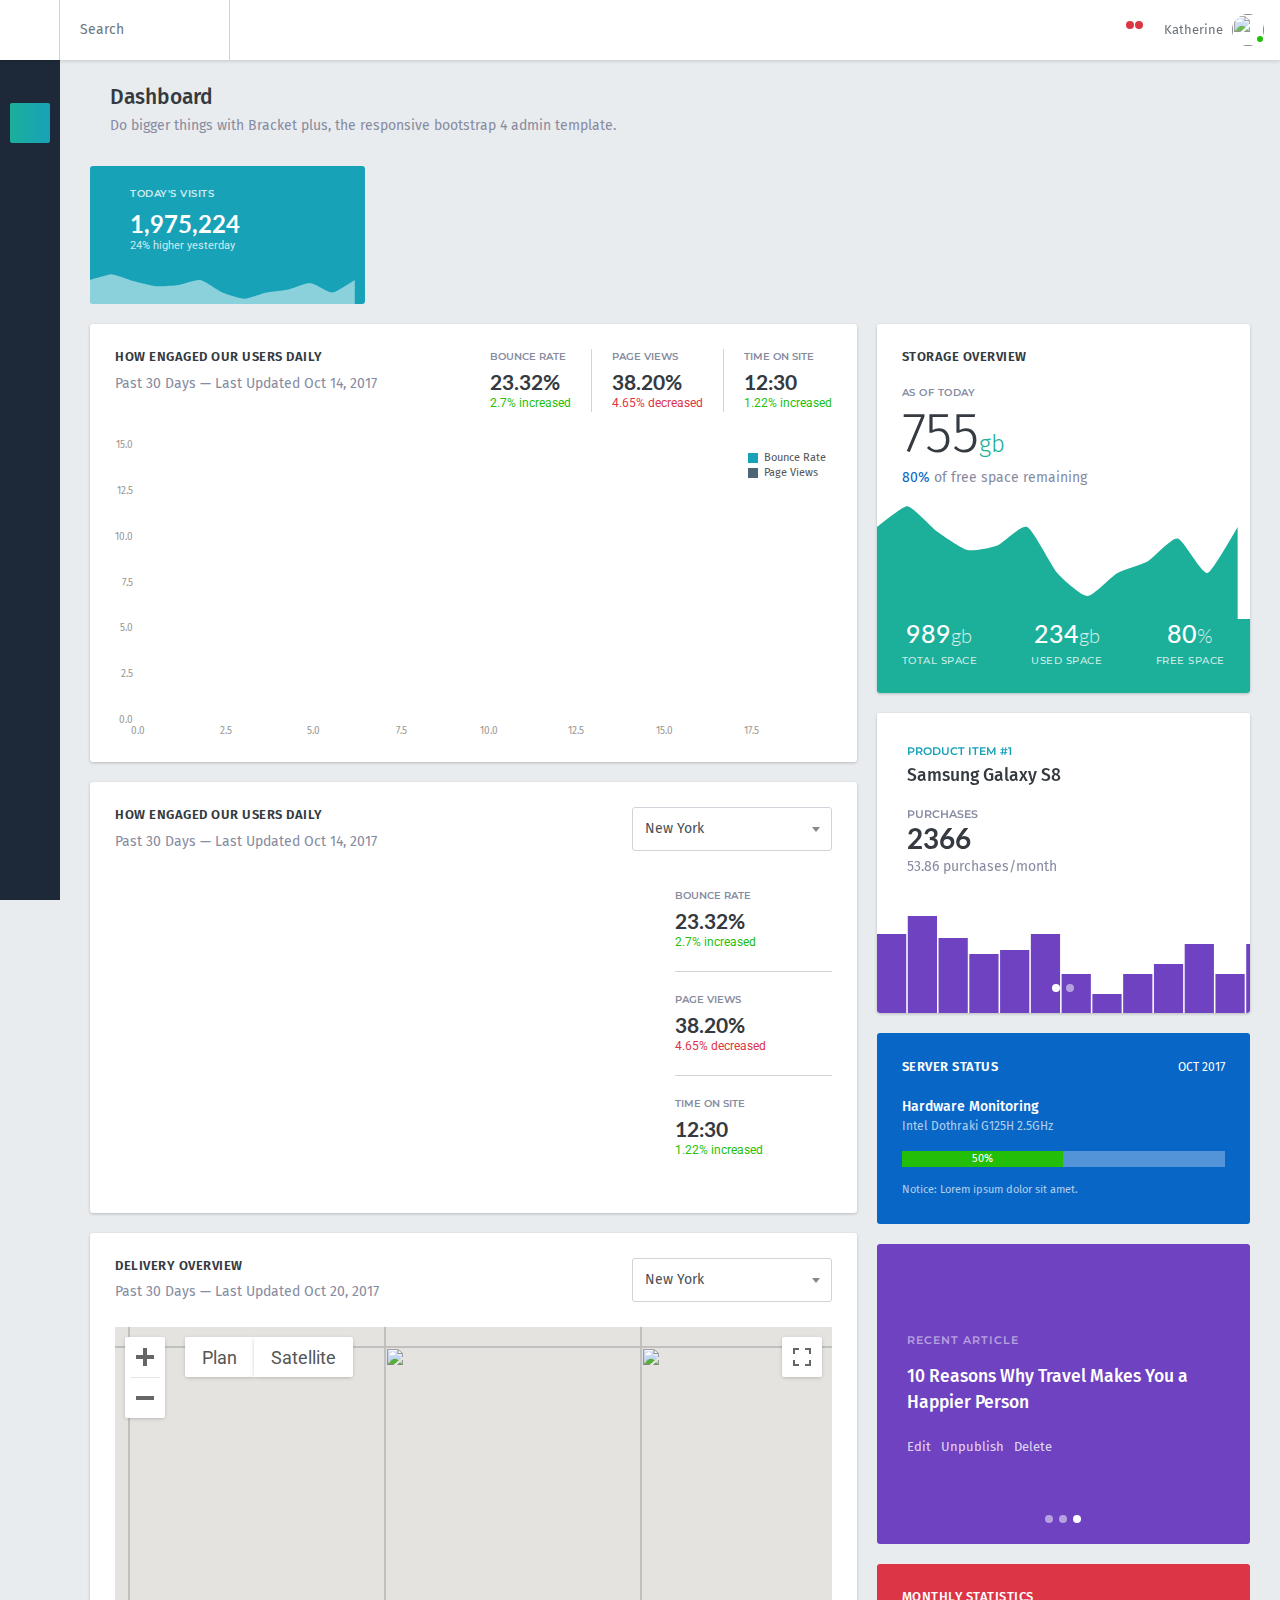
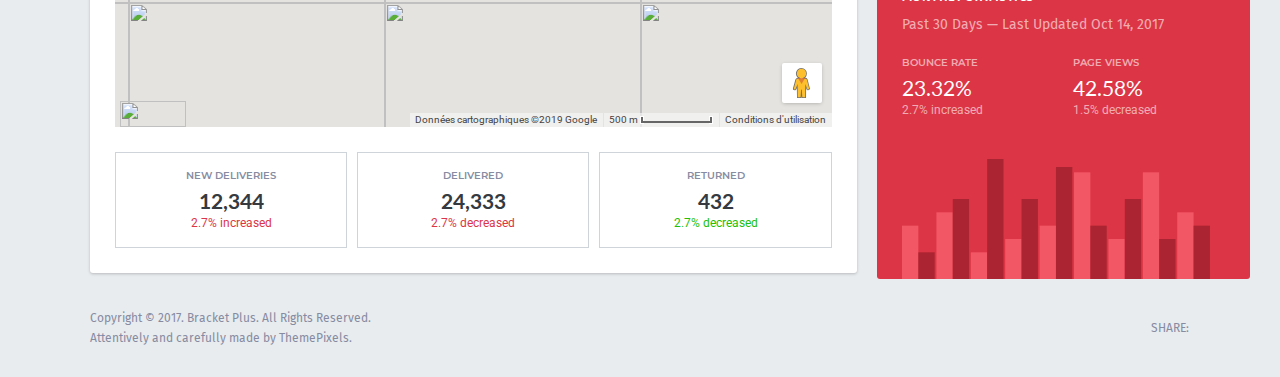
==== NEW/index.html @ e4eac95c "update" ====
<html lang="en"><head><style type="text/css">.gm-style .gm-style-mtc label,.gm-style .gm-style-mtc div{font-weight:400}
</style><style type="text/css">.gm-control-active>img{box-sizing:content-box;display:none;left:50%;pointer-events:none;position:absolute;top:50%;transform:translate(-50%,-50%)}.gm-control-active>img:nth-child(1){display:block}.gm-control-active:hover>img:nth-child(1),.gm-control-active:active>img:nth-child(1){display:none}.gm-control-active:hover>img:nth-child(2),.gm-control-active:active>img:nth-child(3){display:block}
</style><link type="text/css" rel="stylesheet" href="http://fonts.googleapis.com/css?family=Roboto:300,400,500,700|Google+Sans"><style type="text/css">.gm-ui-hover-effect{opacity:.6}.gm-ui-hover-effect:hover{opacity:1}
</style><style type="text/css">.gm-style .gm-style-cc span,.gm-style .gm-style-cc a,.gm-style .gm-style-mtc div{font-size:10px;box-sizing:border-box}
</style><style type="text/css">@media print {  .gm-style .gmnoprint, .gmnoprint {    display:none  }}@media screen {  .gm-style .gmnoscreen, .gmnoscreen {    display:none  }}</style><style type="text/css">.gm-style-pbc{transition:opacity ease-in-out;background-color:rgba(0,0,0,0.45);text-align:center}.gm-style-pbt{font-size:22px;color:white;font-family:Roboto,Arial,sans-serif;position:relative;margin:0;top:50%;-webkit-transform:translateY(-50%);-ms-transform:translateY(-50%);transform:translateY(-50%)}
</style><script src="https://unpkg.com/ionicons@4.4.4/dist/ionicons.js"></script>
    <!-- Required meta tags -->
    <meta charset="utf-8">
    <meta name="viewport" content="width=device-width, initial-scale=1, shrink-to-fit=no">


    <!-- Twitter -->
    <meta name="twitter:site" content="@themepixels">
    <meta name="twitter:creator" content="@themepixels">
    <meta name="twitter:card" content="summary_large_image">
    <meta name="twitter:title" content="Bracket Plus">
    <meta name="twitter:description" content="Premium Quality and Responsive UI for Dashboard.">
    <meta name="twitter:image" content="http://themepixels.me/bracketplus/img/bracketplus-social.png">

    <!-- Facebook -->
    <meta property="og:url" content="http://themepixels.me/bracketplus">
    <meta property="og:title" content="Bracket Plus">
    <meta property="og:description" content="Premium Quality and Responsive UI for Dashboard.">

    <meta property="og:image" content="http://themepixels.me/bracketplus/img/bracketplus-social.png">
    <meta property="og:image:secure_url" content="http://themepixels.me/bracketplus/img/bracketplus-social.png">
    <meta property="og:image:type" content="image/png">
    <meta property="og:image:width" content="1200">
    <meta property="og:image:height" content="600">

    <!-- Meta -->
    <meta name="description" content="Premium Quality and Responsive UI for Dashboard.">
    <meta name="author" content="ThemePixels">

    <title>Bracket Plus Responsive Bootstrap 4 Admin Template</title>

    <!-- vendor css -->
    <link href="sources/all.min.css" rel="stylesheet">
    <link href="https://unpkg.com/ionicons@4.4.4/dist/css/ionicons.min.css" rel="stylesheet">
    <link href="sources/rickshaw.min.css" rel="stylesheet">
    <link href="sources/select2.min.css" rel="stylesheet">

    <!-- Bracket CSS -->
    <link rel="stylesheet" href="sources/bracket.css">
  <style type="text/css">.jqstooltip { position: absolute;left: 0px;top: 0px;visibility: hidden;background: rgb(0, 0, 0) transparent;background-color: rgba(0,0,0,0.6);filter:progid:DXImageTransform.Microsoft.gradient(startColorstr=#99000000, endColorstr=#99000000);-ms-filter: "progid:DXImageTransform.Microsoft.gradient(startColorstr=#99000000, endColorstr=#99000000)";color: white;font: 10px arial, san serif;text-align: left;white-space: nowrap;padding: 5px;border: 1px solid white;box-sizing: content-box;z-index: 10000;}.jqsfield { color: white;font: 10px arial, san serif;text-align: left;}</style><script type="text/javascript" charset="UTF-8" src="http://maps.google.com/maps-api-v3/api/js/36/2/intl/fr_ALL/common.js"></script><script type="text/javascript" charset="UTF-8" src="http://maps.google.com/maps-api-v3/api/js/36/2/intl/fr_ALL/util.js"></script><script type="text/javascript" charset="UTF-8" src="http://maps.google.com/maps-api-v3/api/js/36/2/intl/fr_ALL/map.js"></script><style type="text/css">.gm-style {
        font: 400 11px Roboto, Arial, sans-serif;
        text-decoration: none;
      }
      .gm-style img { max-width: none; }</style><script type="text/javascript" charset="UTF-8" src="http://maps.google.com/maps-api-v3/api/js/36/2/intl/fr_ALL/onion.js"></script><script type="text/javascript" charset="UTF-8" src="http://maps.google.com/maps-api-v3/api/js/36/2/intl/fr_ALL/stats.js"></script><script type="text/javascript" charset="UTF-8" src="http://maps.google.com/maps-api-v3/api/js/36/2/intl/fr_ALL/controls.js"></script><script type="text/javascript" charset="UTF-8" src="http://maps.google.com/maps-api-v3/api/js/36/2/intl/fr_ALL/marker.js"></script></head>

  <body class="collapsed-menu">

    <!-- ########## START: LEFT PANEL ########## -->
    <div class="br-logo"><a href=""><span>[</span>bracket <i>plus</i><span>]</span></a></div>
    <div class="br-sideleft sideleft-scrollbar ps ps--active-y">
      <label class="sidebar-label pd-x-10 mg-t-20 op-3">Navigation</label>
      <ul class="br-sideleft-menu">
        <li class="br-menu-item">
          <a href="index.html" class="br-menu-link active">
	    <ion-icon name="home"></ion-icon>
            <span class="menu-item-label op-lg-0-force d-lg-none">Dashboard</span>
          </a><!-- br-menu-link -->
        </li><!-- br-menu-item -->
      </ul><!-- br-sideleft-menu -->

      <label class="sidebar-label pd-x-10 mg-t-25 mg-b-20 tx-info">Information Summary</label>

      <div class="info-list">
        <div class="info-list-item">
          <div>
            <p class="info-list-label">Memory Usage</p>
            <h5 class="info-list-amount">32.3%</h5>
          </div>
          <span class="peity-bar" data-peity="{ &quot;fill&quot;: [&quot;#336490&quot;], &quot;height&quot;: 35, &quot;width&quot;: 60 }" style="display: none;">8,6,5,9,8,4,9,3,5,9</span><svg class="peity" height="35" width="60"><rect data-value="8" fill="#336490" x="0.6" y="3.8888888888888893" width="4.800000000000001" height="31.11111111111111"></rect><rect data-value="6" fill="#336490" x="6.6" y="11.666666666666668" width="4.800000000000001" height="23.333333333333332"></rect><rect data-value="5" fill="#336490" x="12.6" y="15.555555555555554" width="4.799999999999999" height="19.444444444444446"></rect><rect data-value="9" fill="#336490" x="18.6" y="0" width="4.799999999999997" height="35"></rect><rect data-value="8" fill="#336490" x="24.599999999999998" y="3.8888888888888893" width="4.800000000000001" height="31.11111111111111"></rect><rect data-value="4" fill="#336490" x="30.6" y="19.444444444444443" width="4.799999999999997" height="15.555555555555557"></rect><rect data-value="9" fill="#336490" x="36.6" y="0" width="4.799999999999997" height="35"></rect><rect data-value="3" fill="#336490" x="42.6" y="23.333333333333336" width="4.799999999999997" height="11.666666666666664"></rect><rect data-value="5" fill="#336490" x="48.6" y="15.555555555555554" width="4.799999999999997" height="19.444444444444446"></rect><rect data-value="9" fill="#336490" x="54.6" y="0" width="4.799999999999997" height="35"></rect></svg>
        </div><!-- info-list-item -->

        <div class="info-list-item">
          <div>
            <p class="info-list-label">CPU Usage</p>
            <h5 class="info-list-amount">140.05</h5>
          </div>
          <span class="peity-bar" data-peity="{ &quot;fill&quot;: [&quot;#1C7973&quot;], &quot;height&quot;: 35, &quot;width&quot;: 60 }" style="display: none;">4,3,5,7,12,10,4,5,11,7</span><svg class="peity" height="35" width="60"><rect data-value="4" fill="#1C7973" x="0.6" y="23.333333333333336" width="4.800000000000001" height="11.666666666666664"></rect><rect data-value="3" fill="#1C7973" x="6.6" y="26.25" width="4.800000000000001" height="8.75"></rect><rect data-value="5" fill="#1C7973" x="12.6" y="20.416666666666664" width="4.799999999999999" height="14.583333333333336"></rect><rect data-value="7" fill="#1C7973" x="18.6" y="14.583333333333332" width="4.799999999999997" height="20.416666666666668"></rect><rect data-value="12" fill="#1C7973" x="24.599999999999998" y="0" width="4.800000000000001" height="35"></rect><rect data-value="10" fill="#1C7973" x="30.6" y="5.833333333333332" width="4.799999999999997" height="29.166666666666668"></rect><rect data-value="4" fill="#1C7973" x="36.6" y="23.333333333333336" width="4.799999999999997" height="11.666666666666664"></rect><rect data-value="5" fill="#1C7973" x="42.6" y="20.416666666666664" width="4.799999999999997" height="14.583333333333336"></rect><rect data-value="11" fill="#1C7973" x="48.6" y="2.9166666666666714" width="4.799999999999997" height="32.08333333333333"></rect><rect data-value="7" fill="#1C7973" x="54.6" y="14.583333333333332" width="4.799999999999997" height="20.416666666666668"></rect></svg>
        </div><!-- info-list-item -->

        <div class="info-list-item">
          <div>
            <p class="info-list-label">Disk Usage</p>
            <h5 class="info-list-amount">82.02%</h5>
          </div>
          <span class="peity-bar" data-peity="{ &quot;fill&quot;: [&quot;#8E4246&quot;], &quot;height&quot;: 35, &quot;width&quot;: 60 }" style="display: none;">1,2,1,3,2,10,4,12,7</span><svg class="peity" height="35" width="60"><rect data-value="1" fill="#8E4246" x="0.6666666666666666" y="32.083333333333336" width="5.333333333333333" height="2.9166666666666643"></rect><rect data-value="2" fill="#8E4246" x="7.333333333333333" y="29.166666666666668" width="5.333333333333333" height="5.833333333333332"></rect><rect data-value="1" fill="#8E4246" x="14" y="32.083333333333336" width="5.333333333333332" height="2.9166666666666643"></rect><rect data-value="3" fill="#8E4246" x="20.666666666666668" y="26.25" width="5.333333333333332" height="8.75"></rect><rect data-value="2" fill="#8E4246" x="27.33333333333333" y="29.166666666666668" width="5.333333333333336" height="5.833333333333332"></rect><rect data-value="10" fill="#8E4246" x="34" y="5.833333333333332" width="5.333333333333336" height="29.166666666666668"></rect><rect data-value="4" fill="#8E4246" x="40.666666666666664" y="23.333333333333336" width="5.333333333333336" height="11.666666666666664"></rect><rect data-value="12" fill="#8E4246" x="47.333333333333336" y="0" width="5.333333333333329" height="35"></rect><rect data-value="7" fill="#8E4246" x="54" y="14.583333333333332" width="5.333333333333336" height="20.416666666666668"></rect></svg>
        </div><!-- info-list-item -->

        <div class="info-list-item">
          <div>
            <p class="info-list-label">Daily Traffic</p>
            <h5 class="info-list-amount">62,201</h5>
          </div>
          <span class="peity-bar" data-peity="{ &quot;fill&quot;: [&quot;#9C7846&quot;], &quot;height&quot;: 35, &quot;width&quot;: 60 }" style="display: none;">3,12,7,9,2,3,4,5,2</span><svg class="peity" height="35" width="60"><rect data-value="3" fill="#9C7846" x="0.6666666666666666" y="26.25" width="5.333333333333333" height="8.75"></rect><rect data-value="12" fill="#9C7846" x="7.333333333333333" y="0" width="5.333333333333333" height="35"></rect><rect data-value="7" fill="#9C7846" x="14" y="14.583333333333332" width="5.333333333333332" height="20.416666666666668"></rect><rect data-value="9" fill="#9C7846" x="20.666666666666668" y="8.75" width="5.333333333333332" height="26.25"></rect><rect data-value="2" fill="#9C7846" x="27.33333333333333" y="29.166666666666668" width="5.333333333333336" height="5.833333333333332"></rect><rect data-value="3" fill="#9C7846" x="34" y="26.25" width="5.333333333333336" height="8.75"></rect><rect data-value="4" fill="#9C7846" x="40.666666666666664" y="23.333333333333336" width="5.333333333333336" height="11.666666666666664"></rect><rect data-value="5" fill="#9C7846" x="47.333333333333336" y="20.416666666666664" width="5.333333333333329" height="14.583333333333336"></rect><rect data-value="2" fill="#9C7846" x="54" y="29.166666666666668" width="5.333333333333336" height="5.833333333333332"></rect></svg>
        </div><!-- info-list-item -->
      </div><!-- info-list -->

      <br>
    <div class="ps__rail-x" style="left: 0px; top: 0px;"><div class="ps__thumb-x" tabindex="0" style="left: 0px; width: 0px;"></div></div><div class="ps__rail-y" style="top: 0px; height: 891px; right: 0px;"><div class="ps__thumb-y" tabindex="0" style="top: 0px; height: 886px;"></div></div></div><!-- br-sideleft -->
    <!-- ########## END: LEFT PANEL ########## -->

    <!-- ########## START: HEAD PANEL ########## -->
    <div class="br-header">
      <div class="br-header-left">
        <div class="navicon-left hidden-md-down"><a id="btnLeftMenu" href=""><ion-icon name="menu"></ion-icon></a></div>
        <div class="navicon-left hidden-lg-up"><a id="btnLeftMenuMobile" href=""><ion-icon name="menu"></ion-icon></a></div>
        <div class="input-group hidden-xs-down wd-170 transition">
          <input id="searchbox" type="text" class="form-control" placeholder="Search">
          <span class="input-group-btn">
            <button class="btn btn-secondary" type="button"><ion-icon name="search"></ion-icon></button>
          </span>
        </div><!-- input-group -->
      </div><!-- br-header-left -->
      <div class="br-header-right">
        <nav class="nav">
          <div class="dropdown">
            <a href="" class="nav-link pd-x-7 pos-relative" data-toggle="dropdown" aria-expanded="false">
              <ion-icon name="mail"></ion-icon>
              <!-- start: if statement -->
              <span class="square-8 bg-danger pos-absolute t-15 r-0 rounded-circle"></span>
              <!-- end: if statement -->
            </a>
            <div class="dropdown-menu dropdown-menu-header" x-placement="bottom-start" style="position: absolute; will-change: transform; top: 0px; left: 0px; transform: translate3d(0px, 52px, 0px);">
              <div class="dropdown-menu-label">
                <label>Messages</label>
                <a href="">+ Add New Message</a>
              </div><!-- d-flex -->

              <div class="media-list">
                <!-- loop starts here -->
                <a href="" class="media-list-link">
                  <div class="media">
                    <img src="../img/img3.jpg" alt="">
                    <div class="media-body">
                      <div>
                        <p>Donna Seay</p>
                        <span>2 minutes ago</span>
                      </div><!-- d-flex -->
                      <p>A wonderful serenity has taken possession of my entire soul, like these sweet mornings of spring.</p>
                    </div>
                  </div><!-- media -->
                </a>
                <!-- loop ends here -->
                <a href="" class="media-list-link read">
                  <div class="media">
                    <img src="../img/img4.jpg" alt="">
                    <div class="media-body">
                      <div>
                        <p>Samantha Francis</p>
                        <span>3 hours ago</span>
                      </div><!-- d-flex -->
                      <p>My entire soul, like these sweet mornings of spring.</p>
                    </div>
                  </div><!-- media -->
                </a>
                <a href="" class="media-list-link read">
                  <div class="media">
                    <img src="../img/img7.jpg" alt="">
                    <div class="media-body">
                      <div>
                        <p>Robert Walker</p>
                        <span>5 hours ago</span>
                      </div><!-- d-flex -->
                      <p>I should be incapable of drawing a single stroke at the present moment...</p>
                    </div>
                  </div><!-- media -->
                </a>
                <a href="" class="media-list-link read">
                  <div class="media">
                    <img src="../img/img5.jpg" alt="">
                    <div class="media-body">
                      <div>
                        <p>Larry Smith</p>
                        <span>Yesterday</span>
                      </div><!-- d-flex -->
                      <p>When, while the lovely valley teems with vapour around me, and the meridian sun strikes...</p>
                    </div>
                  </div><!-- media -->
                </a>
                <div class="dropdown-footer">
                  <a href=""><ion-icon name="arrow-dropdown"></ion-icon> Show All Messages</a>
                </div>
              </div><!-- media-list -->
            </div><!-- dropdown-menu -->
          </div><!-- dropdown -->
          <div class="dropdown">
            <a href="" class="nav-link pd-x-7 pos-relative" data-toggle="dropdown" aria-expanded="false">
              <ion-icon name="notifications"></ion-icon>
              <!-- start: if statement -->
              <span class="square-8 bg-danger pos-absolute t-15 r-5 rounded-circle"></span>
              <!-- end: if statement -->
            </a>
            <div class="dropdown-menu dropdown-menu-header" x-placement="bottom-start" style="position: absolute; will-change: transform; top: 0px; left: 0px; transform: translate3d(0px, 52px, 0px);">
              <div class="dropdown-menu-label">
                <label>Notifications</label>
                <a href="">Mark All as Read</a>
              </div><!-- d-flex -->

              <div class="media-list">
                <!-- loop starts here -->
                <a href="" class="media-list-link read">
                  <div class="media">
                    <img src="../img/img8.jpg" alt="">
                    <div class="media-body">
                      <p class="noti-text"><strong>Suzzeth Bungaos</strong> tagged you and 18 others in a post.</p>
                      <span>October 03, 2017 8:45am</span>
                    </div>
                  </div><!-- media -->
                </a>
                <!-- loop ends here -->
                <a href="" class="media-list-link read">
                  <div class="media">
                    <img src="../img/img9.jpg" alt="">
                    <div class="media-body">
                      <p class="noti-text"><strong>Mellisa Brown</strong> appreciated your work <strong>The Social Network</strong></p>
                      <span>October 02, 2017 12:44am</span>
                    </div>
                  </div><!-- media -->
                </a>
                <a href="" class="media-list-link read">
                  <div class="media">
                    <img src="../img/img10.jpg" alt="">
                    <div class="media-body">
                      <p class="noti-text">20+ new items added are for sale in your <strong>Sale Group</strong></p>
                      <span>October 01, 2017 10:20pm</span>
                    </div>
                  </div><!-- media -->
                </a>
                <a href="" class="media-list-link read">
                  <div class="media">
                    <img src="../img/img5.jpg" alt="">
                    <div class="media-body">
                      <p class="noti-text"><strong>Julius Erving</strong> wants to connect with you on your conversation with <strong>Ronnie Mara</strong></p>
                      <span>October 01, 2017 6:08pm</span>
                    </div>
                  </div><!-- media -->
                </a>
                <div class="dropdown-footer">
                  <a href=""><ion-icon name="arrow-dropdown"></ion-icon> Show All Notifications</a>
                </div>
              </div><!-- media-list -->
            </div><!-- dropdown-menu -->
          </div><!-- dropdown -->
          <div class="dropdown">
            <a href="" class="nav-link nav-link-profile" data-toggle="dropdown" aria-expanded="false">
              <span class="logged-name hidden-md-down">Katherine</span>
              <img src="../img/img1.jpg" class="wd-32 rounded-circle" alt="">
              <span class="square-10 bg-success"></span>
            </a>
            <div class="dropdown-menu dropdown-menu-header wd-250" x-placement="bottom-start" style="position: absolute; will-change: transform; top: 0px; left: 0px; transform: translate3d(0px, 48px, 0px);">
              <div class="tx-center">
                <a href=""><img src="../img/img1.jpg" class="wd-80 rounded-circle" alt=""></a>
                <h6 class="logged-fullname">Katherine P. Lumaad</h6>
                <p>youremail@domain.com</p>
              </div>
              <hr>
              <div class="tx-center">
                <span class="profile-earning-label">Earnings After Taxes</span>
                <h3 class="profile-earning-amount">$13,230 <ion-icon name="arrow-up"></ion-icon></h3>
                <span class="profile-earning-text">Based on list price.</span>
              </div>
              <hr>
              <ul class="list-unstyled user-profile-nav">
                <li><a href=""><ion-icon name="person"></ion-icon> Edit Profile</a></li>
                <li><a href=""><ion-icon name="settings"></ion-icon> Settings</a></li>
                <li><a href=""><ion-icon name="power"></ion-icon> Sign Out</a></li>
              </ul>
            </div><!-- dropdown-menu -->
          </div><!-- dropdown -->
        </nav>
      </div><!-- br-header-right -->
    </div><!-- br-header -->
    <!-- ########## END: HEAD PANEL ########## -->

    <!-- ########## START: MAIN PANEL ########## -->
    <div class="br-mainpanel" style="position: relative;">
      <div class="br-pagetitle">
        <ion-icon name="home"></ion-icon>
        <div>
          <h4>Dashboard</h4>
          <p class="mg-b-0">Do bigger things with Bracket plus, the responsive bootstrap 4 admin template.</p>
        </div>
      </div>

      <div class="br-pagebody">
        <div class="row row-sm">
          <div class="col-sm-6 col-xl-3">
            <div class="bg-info rounded overflow-hidden">
              <div class="pd-x-20 pd-t-20 d-flex align-items-center">
		<ion-icon name="eye"></ion-icon>
                <div class="mg-l-20">
                  <p class="tx-10 tx-spacing-1 tx-mont tx-semibold tx-uppercase tx-white-8 mg-b-10">Today's Visits</p>
                  <p class="tx-24 tx-white tx-lato tx-bold mg-b-0 lh-1">1,975,224</p>
                  <span class="tx-11 tx-roboto tx-white-8">24% higher yesterday</span>
                </div>
              </div>
              <div id="ch1" class="ht-50 tr-y-1 rickshaw_graph"><svg width="264.75" height="50"><g><path d="M0,25Q19.120833333333334,19.291666666666664,22.0625,19.374999999999996C26.474999999999998,19.499999999999996,39.7125,25.0625,44.125,26.25S61.775,30.875,66.1875,31.25S83.8375,30.625,88.25,30S105.89999999999999,24.25,110.31249999999999,25S127.9625,35.625,132.375,37.5S150.02499999999998,43.75,154.43749999999997,43.75S172.0875,38.4375,176.5,37.5S194.15,35.3125,198.5625,34.375S216.21249999999998,27.8125,220.62499999999997,28.125S238.275,37.8125,242.6875,37.5Q245.62916666666666,37.291666666666664,264.75,25L264.75,50Q245.62916666666666,50,242.6875,50C238.275,50,225.03749999999997,50,220.62499999999997,50S202.975,50,198.5625,50S180.9125,50,176.5,50S158.84999999999997,50,154.43749999999997,50S136.7875,50,132.375,50S114.72499999999998,50,110.31249999999999,50S92.6625,50,88.25,50S70.6,50,66.1875,50S48.5375,50,44.125,50S26.474999999999998,50,22.0625,50Q19.120833333333334,50,0,50Z" class="area" fill="rgba(255,255,255,0.5)"></path></g></svg></div>
            </div>
          </div><!-- col-3 -->
        </div><!-- row -->

        <div class="row row-sm mg-t-20">
          <div class="col-lg-8">
            <div class="card bd-0 shadow-base">
              <div class="d-md-flex justify-content-between pd-25">
                <div>
                  <h6 class="tx-13 tx-uppercase tx-inverse tx-semibold tx-spacing-1">How Engaged Our Users Daily</h6>
                  <p>Past 30 Days — Last Updated Oct 14, 2017</p>
                </div>
                <div class="d-sm-flex">
                  <div>
                    <p class="mg-b-5 tx-uppercase tx-10 tx-mont tx-semibold">Bounce Rate</p>
                    <h4 class="tx-lato tx-inverse tx-bold mg-b-0">23.32%</h4>
                    <span class="tx-12 tx-success tx-roboto">2.7% increased</span>
                  </div>
                  <div class="bd-sm-l pd-sm-l-20 mg-sm-l-20 mg-t-20 mg-sm-t-0">
                    <p class="mg-b-5 tx-uppercase tx-10 tx-mont tx-semibold">Page Views</p>
                    <h4 class="tx-lato tx-inverse tx-bold mg-b-0">38.20%</h4>
                    <span class="tx-12 tx-danger tx-roboto">4.65% decreased</span>
                  </div>
                  <div class="bd-sm-l pd-sm-l-20 mg-sm-l-20 mg-t-20 mg-sm-t-0">
                    <p class="mg-b-5 tx-uppercase tx-10 tx-mont tx-semibold">Time On Site</p>
                    <h4 class="tx-lato tx-inverse tx-bold mg-b-0">12:30</h4>
                    <span class="tx-12 tx-success tx-roboto">1.22% increased</span>
                  </div>
                </div><!-- d-flex -->
              </div><!-- d-flex -->

              <div class="pd-l-25 pd-r-15 pd-b-25">
                <div id="ch5" class="ht-250 ht-sm-300" style="padding: 0px; position: relative;"><canvas class="flot-base" style="direction: ltr; position: absolute; left: 0px; top: 0px; width: 699.333px; height: 300px;" width="699" height="300"></canvas><div class="flot-text" style="position: absolute; top: 0px; left: 0px; bottom: 0px; right: 0px; font-size: smaller; color: rgb(84, 84, 84);"><div class="flot-x-axis flot-x1-axis xAxis x1Axis" style="position: absolute; top: 0px; left: 0px; bottom: 0px; right: 0px;"><div style="position: absolute; max-width: 77px; top: 288px; font: 400 10px/12px &quot;Fira Sans&quot;, &quot;Helvetica Neue&quot;, Arial, sans-serif; color: rgb(153, 153, 153); left: 16px; text-align: center;">0.0</div><div style="position: absolute; max-width: 77px; top: 288px; font: 400 10px/12px &quot;Fira Sans&quot;, &quot;Helvetica Neue&quot;, Arial, sans-serif; color: rgb(153, 153, 153); left: 105px; text-align: center;">2.5</div><div style="position: absolute; max-width: 77px; top: 288px; font: 400 10px/12px &quot;Fira Sans&quot;, &quot;Helvetica Neue&quot;, Arial, sans-serif; color: rgb(153, 153, 153); left: 192px; text-align: center;">5.0</div><div style="position: absolute; max-width: 77px; top: 288px; font: 400 10px/12px &quot;Fira Sans&quot;, &quot;Helvetica Neue&quot;, Arial, sans-serif; color: rgb(153, 153, 153); left: 281px; text-align: center;">7.5</div><div style="position: absolute; max-width: 77px; top: 288px; font: 400 10px/12px &quot;Fira Sans&quot;, &quot;Helvetica Neue&quot;, Arial, sans-serif; color: rgb(153, 153, 153); left: 365px; text-align: center;">10.0</div><div style="position: absolute; max-width: 77px; top: 288px; font: 400 10px/12px &quot;Fira Sans&quot;, &quot;Helvetica Neue&quot;, Arial, sans-serif; color: rgb(153, 153, 153); left: 453px; text-align: center;">12.5</div><div style="position: absolute; max-width: 77px; top: 288px; font: 400 10px/12px &quot;Fira Sans&quot;, &quot;Helvetica Neue&quot;, Arial, sans-serif; color: rgb(153, 153, 153); left: 541px; text-align: center;">15.0</div><div style="position: absolute; max-width: 77px; top: 288px; font: 400 10px/12px &quot;Fira Sans&quot;, &quot;Helvetica Neue&quot;, Arial, sans-serif; color: rgb(153, 153, 153); left: 629px; text-align: center;">17.5</div></div><div class="flot-y-axis flot-y1-axis yAxis y1Axis" style="position: absolute; top: 0px; left: 0px; bottom: 0px; right: 0px;"><div style="position: absolute; top: 277px; font: 400 10px/12px &quot;Fira Sans&quot;, &quot;Helvetica Neue&quot;, Arial, sans-serif; color: rgb(153, 153, 153); left: 4px; text-align: right;">0.0</div><div style="position: absolute; top: 231px; font: 400 10px/12px &quot;Fira Sans&quot;, &quot;Helvetica Neue&quot;, Arial, sans-serif; color: rgb(153, 153, 153); left: 6px; text-align: right;">2.5</div><div style="position: absolute; top: 185px; font: 400 10px/12px &quot;Fira Sans&quot;, &quot;Helvetica Neue&quot;, Arial, sans-serif; color: rgb(153, 153, 153); left: 5px; text-align: right;">5.0</div><div style="position: absolute; top: 140px; font: 400 10px/12px &quot;Fira Sans&quot;, &quot;Helvetica Neue&quot;, Arial, sans-serif; color: rgb(153, 153, 153); left: 7px; text-align: right;">7.5</div><div style="position: absolute; top: 94px; font: 400 10px/12px &quot;Fira Sans&quot;, &quot;Helvetica Neue&quot;, Arial, sans-serif; color: rgb(153, 153, 153); left: 0px; text-align: right;">10.0</div><div style="position: absolute; top: 48px; font: 400 10px/12px &quot;Fira Sans&quot;, &quot;Helvetica Neue&quot;, Arial, sans-serif; color: rgb(153, 153, 153); left: 2px; text-align: right;">12.5</div><div style="position: absolute; top: 2px; font: 400 10px/12px &quot;Fira Sans&quot;, &quot;Helvetica Neue&quot;, Arial, sans-serif; color: rgb(153, 153, 153); left: 1px; text-align: right;">15.0</div></div></div><canvas class="flot-overlay" style="direction: ltr; position: absolute; left: 0px; top: 0px; width: 699.333px; height: 300px;" width="699" height="300"></canvas><div class="legend"><div style="position: absolute; width: 80px; height: 37px; top: 13px; right: 15px; background-color: rgb(255, 255, 255); opacity: 0.85;"> </div><table style="position:absolute;top:13px;right:15px;;font-size:smaller;color:#545454"><tbody><tr><td class="legendColorBox"><div style="border:1px solid #ccc;padding:1px"><div style="width:4px;height:0;border:5px solid #17A2B8;overflow:hidden"></div></div></td><td class="legendLabel">Bounce Rate</td></tr><tr><td class="legendColorBox"><div style="border:1px solid #ccc;padding:1px"><div style="width:4px;height:0;border:5px solid #4E6577;overflow:hidden"></div></div></td><td class="legendLabel">Page Views</td></tr></tbody></table></div></div>
              </div>
            </div><!-- card -->

            <div class="card bd-0 shadow-base pd-25 mg-t-20">
              <div class="d-md-flex justify-content-between">
                <div>
                  <h6 class="tx-13 tx-uppercase tx-inverse tx-semibold tx-spacing-1">How Engaged Our Users Daily</h6>
                  <p>Past 30 Days — Last Updated Oct 14, 2017</p>
                </div>
                <div class="wd-200">
                  <select class="form-control select2 select2-hidden-accessible" data-placeholder="Choose location" data-select2-id="1" tabindex="-1" aria-hidden="true">
                    <option label="Choose one"></option>
                    <option value="1" selected="" data-select2-id="3">New York</option>
                    <option value="2">San Francisco</option>
                    <option value="3">Los Angeles</option>
                    <option value="4">Chicago</option>
                    <option value="5">Seattle</option>
                  </select><span class="select2 select2-container select2-container--default" dir="ltr" data-select2-id="2" style="width: 200px;"><span class="selection"><span class="select2-selection select2-selection--single" role="combobox" aria-haspopup="true" aria-expanded="false" tabindex="0" aria-labelledby="select2-70jn-container"><span class="select2-selection__rendered" id="select2-70jn-container" role="textbox" aria-readonly="true" title="New York">New York</span><span class="select2-selection__arrow" role="presentation"><b role="presentation"></b></span></span></span><span class="dropdown-wrapper" aria-hidden="true"></span></span>
                </div><!-- wd-200 -->
              </div><!-- d-flex -->
              <div class="row mg-t-20">
                <div class="col-sm-9">
                  <div id="ch12" class="ht-250 ht-sm-300" style="-moz-user-select: none;" _echarts_instance_="ec_1551084744391"><div style="position: relative; overflow: hidden; width: 510px; height: 300px; padding: 0px; margin: 0px; border-width: 0px;"><canvas style="position: absolute; left: 0px; top: 0px; width: 510px; height: 300px; -moz-user-select: none; padding: 0px; margin: 0px; border-width: 0px;" data-zr-dom-id="zr_0" width="510" height="300"></canvas></div></div>
                </div><!-- col-9 -->
                <div class="col-sm-3 mg-t-40 mg-sm-t-0">
                  <div>
                    <p class="mg-b-5 tx-uppercase tx-10 tx-mont tx-semibold">Bounce Rate</p>
                    <h4 class="tx-lato tx-inverse tx-bold mg-b-0">23.32%</h4>
                    <span class="tx-12 tx-success tx-roboto">2.7% increased</span>
                  </div>
                  <div class="mg-t-20 pd-t-20 bd-t">
                    <p class="mg-b-5 tx-uppercase tx-10 tx-mont tx-semibold">Page Views</p>
                    <h4 class="tx-lato tx-inverse tx-bold mg-b-0">38.20%</h4>
                    <span class="tx-12 tx-danger tx-roboto">4.65% decreased</span>
                  </div>
                  <div class="mg-t-20 pd-t-20 bd-t">
                    <p class="mg-b-5 tx-uppercase tx-10 tx-mont tx-semibold">Time On Site</p>
                    <h4 class="tx-lato tx-inverse tx-bold mg-b-0">12:30</h4>
                    <span class="tx-12 tx-success tx-roboto">1.22% increased</span>
                  </div>
                </div><!-- col-3 -->
              </div><!-- row -->
            </div><!-- card -->

            <div class="card shadow-base bd-0 pd-25 mg-t-20">
              <div class="d-md-flex justify-content-between align-items-center">
                <div>
                  <h6 class="tx-13 tx-uppercase tx-inverse tx-semibold tx-spacing-1">Delivery Overview</h6>
                  <p class="mg-b-0">Past 30 Days — Last Updated Oct 20, 2017</p>
                </div>
                <div class="wd-200 mg-t-20 mg-md-t-0">
                  <select class="form-control select2 select2-hidden-accessible" data-placeholder="Choose location" data-select2-id="4" tabindex="-1" aria-hidden="true">
                    <option label="Choose one"></option>
                    <option value="1" selected="" data-select2-id="6">New York</option>
                    <option value="2">San Francisco</option>
                    <option value="3">Los Angeles</option>
                    <option value="4">Chicago</option>
                    <option value="5">Seattle</option>
                  </select><span class="select2 select2-container select2-container--default" dir="ltr" data-select2-id="5" style="width: 200px;"><span class="selection"><span class="select2-selection select2-selection--single" role="combobox" aria-haspopup="true" aria-expanded="false" tabindex="0" aria-labelledby="select2-kx7y-container"><span class="select2-selection__rendered" id="select2-kx7y-container" role="textbox" aria-readonly="true" title="New York">New York</span><span class="select2-selection__arrow" role="presentation"><b role="presentation"></b></span></span></span><span class="dropdown-wrapper" aria-hidden="true"></span></span>
                </div><!-- wd-200 -->
              </div><!-- d-flex -->

              <div id="mapShiftWorker" class="ht-300 ht-sm-400 mg-t-25" style="position: relative; overflow: hidden;"><div style="height: 100%; width: 100%; position: absolute; top: 0px; left: 0px; background-color: rgb(229, 227, 223);"><div style="position: absolute; z-index: 0; left: 0px; top: 0px; height: 100%; width: 100%; padding: 0px; border-width: 0px; margin: 0px;" class="gm-style"><div style="position: absolute; z-index: 0; left: 0px; top: 0px; height: 100%; width: 100%; padding: 0px; border-width: 0px; margin: 0px; cursor: url(&quot;http://maps.gstatic.com/mapfiles/openhand_8_8.cur&quot;), default; touch-action: pan-x pan-y;" tabindex="0"><div style="z-index: 1; position: absolute; left: 50%; top: 50%; width: 100%; transform: translate(0px, 0px);"><div style="position: absolute; left: 0px; top: 0px; z-index: 100; width: 100%;"><div style="position: absolute; left: 0px; top: 0px; z-index: 0;"><div style="position: absolute; z-index: 986; transform: matrix(1, 0, 0, 1, -88, -180);"><div style="position: absolute; left: 0px; top: 0px; width: 256px; height: 256px;"><div style="width: 256px; height: 256px;"></div></div><div style="position: absolute; left: -256px; top: 0px; width: 256px; height: 256px;"><div style="width: 256px; height: 256px;"></div></div><div style="position: absolute; left: -256px; top: -256px; width: 256px; height: 256px;"><div style="width: 256px; height: 256px;"></div></div><div style="position: absolute; left: 0px; top: -256px; width: 256px; height: 256px;"><div style="width: 256px; height: 256px;"></div></div><div style="position: absolute; left: 256px; top: -256px; width: 256px; height: 256px;"><div style="width: 256px; height: 256px;"></div></div><div style="position: absolute; left: 256px; top: 0px; width: 256px; height: 256px;"><div style="width: 256px; height: 256px;"></div></div><div style="position: absolute; left: 256px; top: 256px; width: 256px; height: 256px;"><div style="width: 256px; height: 256px;"></div></div><div style="position: absolute; left: 0px; top: 256px; width: 256px; height: 256px;"><div style="width: 256px; height: 256px;"></div></div><div style="position: absolute; left: -256px; top: 256px; width: 256px; height: 256px;"><div style="width: 256px; height: 256px;"></div></div><div style="position: absolute; left: -512px; top: 256px; width: 256px; height: 256px;"><div style="width: 256px; height: 256px;"></div></div><div style="position: absolute; left: -512px; top: 0px; width: 256px; height: 256px;"><div style="width: 256px; height: 256px;"></div></div><div style="position: absolute; left: -512px; top: -256px; width: 256px; height: 256px;"><div style="width: 256px; height: 256px;"></div></div><div style="position: absolute; left: 512px; top: -256px; width: 256px; height: 256px;"><div style="width: 256px; height: 256px;"></div></div><div style="position: absolute; left: 512px; top: 0px; width: 256px; height: 256px;"><div style="width: 256px; height: 256px;"></div></div><div style="position: absolute; left: 512px; top: 256px; width: 256px; height: 256px;"><div style="width: 256px; height: 256px;"></div></div></div></div></div><div style="position: absolute; left: 0px; top: 0px; z-index: 101; width: 100%;"></div><div style="position: absolute; left: 0px; top: 0px; z-index: 102; width: 100%;"></div><div style="position: absolute; left: 0px; top: 0px; z-index: 103; width: 100%;"><div style="position: absolute; left: 0px; top: 0px; z-index: -1;"><div style="position: absolute; z-index: 986; transform: matrix(1, 0, 0, 1, -88, -180);"><div style="width: 256px; height: 256px; overflow: hidden; position: absolute; left: 0px; top: 0px;"></div><div style="width: 256px; height: 256px; overflow: hidden; position: absolute; left: -256px; top: 0px;"></div><div style="width: 256px; height: 256px; overflow: hidden; position: absolute; left: -256px; top: -256px;"></div><div style="width: 256px; height: 256px; overflow: hidden; position: absolute; left: 0px; top: -256px;"></div><div style="width: 256px; height: 256px; overflow: hidden; position: absolute; left: 256px; top: -256px;"></div><div style="width: 256px; height: 256px; overflow: hidden; position: absolute; left: 256px; top: 0px;"></div><div style="width: 256px; height: 256px; overflow: hidden; position: absolute; left: 256px; top: 256px;"></div><div style="width: 256px; height: 256px; overflow: hidden; position: absolute; left: 0px; top: 256px;"></div><div style="width: 256px; height: 256px; overflow: hidden; position: absolute; left: -256px; top: 256px;"></div><div style="width: 256px; height: 256px; overflow: hidden; position: absolute; left: -512px; top: 256px;"></div><div style="width: 256px; height: 256px; overflow: hidden; position: absolute; left: -512px; top: 0px;"></div><div style="width: 256px; height: 256px; overflow: hidden; position: absolute; left: -512px; top: -256px;"></div><div style="width: 256px; height: 256px; overflow: hidden; position: absolute; left: 512px; top: -256px;"></div><div style="width: 256px; height: 256px; overflow: hidden; position: absolute; left: 512px; top: 0px;"></div><div style="width: 256px; height: 256px; overflow: hidden; position: absolute; left: 512px; top: 256px;"></div></div></div></div><div style="position: absolute; left: 0px; top: 0px; z-index: 0;"><div style="position: absolute; z-index: 986; transform: matrix(1, 0, 0, 1, -88, -180);"><div style="position: absolute; left: 0px; top: 0px; width: 256px; height: 256px; transition: opacity 200ms linear 0s;"><img style="width: 256px; height: 256px; -moz-user-select: none; border: 0px none; padding: 0px; margin: 0px; max-width: none;" draggable="false" alt="" role="presentation" src="http://maps.google.com/maps/vt?pb=!1m5!1m4!1i14!2i4824!3i6160!4i256!2m3!1e0!2sm!3i454163790!3m14!2sfr!3sUS!5e18!12m1!1e68!12m3!1e37!2m1!1ssmartmaps!12m4!1e26!2m2!1sstyles![base64]!4e0&amp;key=AIzaSyAq8o5-8Y5pudbJMJtDFzb8aHiWJufa5fg&amp;token=70348"></div><div style="position: absolute; left: -256px; top: 0px; width: 256px; height: 256px; transition: opacity 200ms linear 0s;"><img style="width: 256px; height: 256px; -moz-user-select: none; border: 0px none; padding: 0px; margin: 0px; max-width: none;" draggable="false" alt="" role="presentation" src="http://maps.google.com/maps/vt?pb=!1m5!1m4!1i14!2i4823!3i6160!4i256!2m3!1e0!2sm!3i454163790!3m14!2sfr!3sUS!5e18!12m1!1e68!12m3!1e37!2m1!1ssmartmaps!12m4!1e26!2m2!1sstyles![base64]!4e0&amp;key=AIzaSyAq8o5-8Y5pudbJMJtDFzb8aHiWJufa5fg&amp;token=117945"></div><div style="position: absolute; left: -256px; top: -256px; width: 256px; height: 256px; transition: opacity 200ms linear 0s;"><img style="width: 256px; height: 256px; -moz-user-select: none; border: 0px none; padding: 0px; margin: 0px; max-width: none;" draggable="false" alt="" role="presentation" src="http://maps.google.com/maps/vt?pb=!1m5!1m4!1i14!2i4823!3i6159!4i256!2m3!1e0!2sm!3i454163790!3m14!2sfr!3sUS!5e18!12m1!1e68!12m3!1e37!2m1!1ssmartmaps!12m4!1e26!2m2!1sstyles![base64]!4e0&amp;key=AIzaSyAq8o5-8Y5pudbJMJtDFzb8aHiWJufa5fg&amp;token=89663"></div><div style="position: absolute; left: 0px; top: -256px; width: 256px; height: 256px; transition: opacity 200ms linear 0s;"><img style="width: 256px; height: 256px; -moz-user-select: none; border: 0px none; padding: 0px; margin: 0px; max-width: none;" draggable="false" alt="" role="presentation" src="http://maps.google.com/maps/vt?pb=!1m5!1m4!1i14!2i4824!3i6159!4i256!2m3!1e0!2sm!3i454163790!3m14!2sfr!3sUS!5e18!12m1!1e68!12m3!1e37!2m1!1ssmartmaps!12m4!1e26!2m2!1sstyles![base64]!4e0&amp;key=AIzaSyAq8o5-8Y5pudbJMJtDFzb8aHiWJufa5fg&amp;token=42066"></div><div style="position: absolute; left: 256px; top: -256px; width: 256px; height: 256px; transition: opacity 200ms linear 0s;"><img style="width: 256px; height: 256px; -moz-user-select: none; border: 0px none; padding: 0px; margin: 0px; max-width: none;" draggable="false" alt="" role="presentation" src="http://maps.google.com/maps/vt?pb=!1m5!1m4!1i14!2i4825!3i6159!4i256!2m3!1e0!2sm!3i454163790!3m14!2sfr!3sUS!5e18!12m1!1e68!12m3!1e37!2m1!1ssmartmaps!12m4!1e26!2m2!1sstyles![base64]!4e0&amp;key=AIzaSyAq8o5-8Y5pudbJMJtDFzb8aHiWJufa5fg&amp;token=125540"></div><div style="position: absolute; left: 256px; top: 0px; width: 256px; height: 256px; transition: opacity 200ms linear 0s;"><img style="width: 256px; height: 256px; -moz-user-select: none; border: 0px none; padding: 0px; margin: 0px; max-width: none;" draggable="false" alt="" role="presentation" src="http://maps.google.com/maps/vt?pb=!1m5!1m4!1i14!2i4825!3i6160!4i256!2m3!1e0!2sm!3i454163790!3m14!2sfr!3sUS!5e18!12m1!1e68!12m3!1e37!2m1!1ssmartmaps!12m4!1e26!2m2!1sstyles![base64]!4e0&amp;key=AIzaSyAq8o5-8Y5pudbJMJtDFzb8aHiWJufa5fg&amp;token=22751"></div><div style="position: absolute; left: 256px; top: 256px; width: 256px; height: 256px; transition: opacity 200ms linear 0s;"><img style="width: 256px; height: 256px; -moz-user-select: none; border: 0px none; padding: 0px; margin: 0px; max-width: none;" draggable="false" alt="" role="presentation" src="http://maps.google.com/maps/vt?pb=!1m5!1m4!1i14!2i4825!3i6161!4i256!2m3!1e0!2sm!3i454163790!3m14!2sfr!3sUS!5e18!12m1!1e68!12m3!1e37!2m1!1ssmartmaps!12m4!1e26!2m2!1sstyles![base64]!4e0&amp;key=AIzaSyAq8o5-8Y5pudbJMJtDFzb8aHiWJufa5fg&amp;token=115584"></div><div style="position: absolute; left: 0px; top: 256px; width: 256px; height: 256px; transition: opacity 200ms linear 0s;"><img style="width: 256px; height: 256px; -moz-user-select: none; border: 0px none; padding: 0px; margin: 0px; max-width: none;" draggable="false" alt="" role="presentation" src="http://maps.google.com/maps/vt?pb=!1m5!1m4!1i14!2i4824!3i6161!4i256!2m3!1e0!2sm!3i454163790!3m14!2sfr!3sUS!5e18!12m1!1e68!12m3!1e37!2m1!1ssmartmaps!12m4!1e26!2m2!1sstyles![base64]!4e0&amp;key=AIzaSyAq8o5-8Y5pudbJMJtDFzb8aHiWJufa5fg&amp;token=32110"></div><div style="position: absolute; left: -256px; top: 256px; width: 256px; height: 256px; transition: opacity 200ms linear 0s;"><img style="width: 256px; height: 256px; -moz-user-select: none; border: 0px none; padding: 0px; margin: 0px; max-width: none;" draggable="false" alt="" role="presentation" src="http://maps.google.com/maps/vt?pb=!1m5!1m4!1i14!2i4823!3i6161!4i256!2m3!1e0!2sm!3i454163790!3m14!2sfr!3sUS!5e18!12m1!1e68!12m3!1e37!2m1!1ssmartmaps!12m4!1e26!2m2!1sstyles![base64]!4e0&amp;key=AIzaSyAq8o5-8Y5pudbJMJtDFzb8aHiWJufa5fg&amp;token=79707"></div><div style="position: absolute; left: -512px; top: 256px; width: 256px; height: 256px; transition: opacity 200ms linear 0s;"><img style="width: 256px; height: 256px; -moz-user-select: none; border: 0px none; padding: 0px; margin: 0px; max-width: none;" draggable="false" alt="" role="presentation" src="http://maps.google.com/maps/vt?pb=!1m5!1m4!1i14!2i4822!3i6161!4i256!2m3!1e0!2sm!3i454163790!3m14!2sfr!3sUS!5e18!12m1!1e68!12m3!1e37!2m1!1ssmartmaps!12m4!1e26!2m2!1sstyles![base64]!4e0&amp;key=AIzaSyAq8o5-8Y5pudbJMJtDFzb8aHiWJufa5fg&amp;token=127304"></div><div style="position: absolute; left: -512px; top: 0px; width: 256px; height: 256px; transition: opacity 200ms linear 0s;"><img style="width: 256px; height: 256px; -moz-user-select: none; border: 0px none; padding: 0px; margin: 0px; max-width: none;" draggable="false" alt="" role="presentation" src="http://maps.google.com/maps/vt?pb=!1m5!1m4!1i14!2i4822!3i6160!4i256!2m3!1e0!2sm!3i454163790!3m14!2sfr!3sUS!5e18!12m1!1e68!12m3!1e37!2m1!1ssmartmaps!12m4!1e26!2m2!1sstyles![base64]!4e0&amp;key=AIzaSyAq8o5-8Y5pudbJMJtDFzb8aHiWJufa5fg&amp;token=34471"></div><div style="position: absolute; left: -512px; top: -256px; width: 256px; height: 256px; transition: opacity 200ms linear 0s;"><img style="width: 256px; height: 256px; -moz-user-select: none; border: 0px none; padding: 0px; margin: 0px; max-width: none;" draggable="false" alt="" role="presentation" src="http://maps.google.com/maps/vt?pb=!1m5!1m4!1i14!2i4822!3i6159!4i256!2m3!1e0!2sm!3i454163790!3m14!2sfr!3sUS!5e18!12m1!1e68!12m3!1e37!2m1!1ssmartmaps!12m4!1e26!2m2!1sstyles![base64]!4e0&amp;key=AIzaSyAq8o5-8Y5pudbJMJtDFzb8aHiWJufa5fg&amp;token=6189"></div><div style="position: absolute; left: 512px; top: -256px; width: 256px; height: 256px; transition: opacity 200ms linear 0s;"><img style="width: 256px; height: 256px; -moz-user-select: none; border: 0px none; padding: 0px; margin: 0px; max-width: none;" draggable="false" alt="" role="presentation" src="http://maps.google.com/maps/vt?pb=!1m5!1m4!1i14!2i4826!3i6159!4i256!2m3!1e0!2sm!3i454163790!3m14!2sfr!3sUS!5e18!12m1!1e68!12m3!1e37!2m1!1ssmartmaps!12m4!1e26!2m2!1sstyles![base64]!4e0&amp;key=AIzaSyAq8o5-8Y5pudbJMJtDFzb8aHiWJufa5fg&amp;token=77943"></div><div style="position: absolute; left: 512px; top: 0px; width: 256px; height: 256px; transition: opacity 200ms linear 0s;"><img style="width: 256px; height: 256px; -moz-user-select: none; border: 0px none; padding: 0px; margin: 0px; max-width: none;" draggable="false" alt="" role="presentation" src="http://maps.google.com/maps/vt?pb=!1m5!1m4!1i14!2i4826!3i6160!4i256!2m3!1e0!2sm!3i454163790!3m14!2sfr!3sUS!5e18!12m1!1e68!12m3!1e37!2m1!1ssmartmaps!12m4!1e26!2m2!1sstyles![base64]!4e0&amp;key=AIzaSyAq8o5-8Y5pudbJMJtDFzb8aHiWJufa5fg&amp;token=106225"></div><div style="position: absolute; left: 512px; top: 256px; width: 256px; height: 256px; transition: opacity 200ms linear 0s;"><img style="width: 256px; height: 256px; -moz-user-select: none; border: 0px none; padding: 0px; margin: 0px; max-width: none;" draggable="false" alt="" role="presentation" src="http://maps.google.com/maps/vt?pb=!1m5!1m4!1i14!2i4826!3i6161!4i256!2m3!1e0!2sm!3i454163790!3m14!2sfr!3sUS!5e18!12m1!1e68!12m3!1e37!2m1!1ssmartmaps!12m4!1e26!2m2!1sstyles![base64]!4e0&amp;key=AIzaSyAq8o5-8Y5pudbJMJtDFzb8aHiWJufa5fg&amp;token=67987"></div></div></div></div><div style="z-index: 2; position: absolute; height: 100%; width: 100%; padding: 0px; border-width: 0px; margin: 0px; left: 0px; top: 0px; opacity: 0;" class="gm-style-pbc"><p class="gm-style-pbt"></p></div><div style="z-index: 3; position: absolute; height: 100%; width: 100%; padding: 0px; border-width: 0px; margin: 0px; left: 0px; top: 0px; touch-action: pan-x pan-y;"><div style="z-index: 4; position: absolute; left: 50%; top: 50%; width: 100%; transform: translate(0px, 0px);"><div style="position: absolute; left: 0px; top: 0px; z-index: 104; width: 100%;"></div><div style="position: absolute; left: 0px; top: 0px; z-index: 105; width: 100%;"></div><div style="position: absolute; left: 0px; top: 0px; z-index: 106; width: 100%;"></div><div style="position: absolute; left: 0px; top: 0px; z-index: 107; width: 100%;"></div></div></div></div><iframe aria-hidden="true" style="z-index: -1; position: absolute; width: 100%; height: 100%; top: 0px; left: 0px; border: medium none;" src="about:blank" frameborder="0"></iframe><div style="margin-left: 5px; margin-right: 5px; z-index: 1000000; position: absolute; left: 0px; bottom: 0px;"><a style="position: static; overflow: visible; float: none; display: inline;" target="_blank" rel="noopener" href="https://maps.google.com/maps?ll=40.702247,-73.996349&amp;z=14&amp;hl=fr&amp;gl=US&amp;mapclient=apiv3" title="Open this area in Google Maps (opens a new window)"><div style="width: 66px; height: 26px; cursor: pointer;"><img style="position: absolute; left: 0px; top: 0px; width: 66px; height: 26px; -moz-user-select: none; border: 0px none; padding: 0px; margin: 0px;" alt="" src="http://maps.gstatic.com/mapfiles/api-3/images/google_white5.png" draggable="false"></div></a></div><div style="background-color: white; padding: 15px 21px; border: 1px solid rgb(171, 171, 171); font-family: Roboto, Arial, sans-serif; color: rgb(34, 34, 34); box-sizing: border-box; box-shadow: rgba(0, 0, 0, 0.2) 0px 4px 16px; z-index: 10000002; display: none; width: 300px; height: 180px; position: absolute; left: 195px; top: 110px;"><div style="padding: 0px 0px 10px; font-size: 16px;">Données cartographiques</div><div style="font-size: 13px;">Données cartographiques ©2019 Google</div><button style="background: rgba(0, 0, 0, 0) none repeat scroll 0% 0%; display: block; border: 0px none; margin: 0px; padding: 0px; position: absolute; cursor: pointer; -moz-user-select: none; top: 0px; right: 0px; width: 37px; height: 37px;" draggable="false" title="Close" aria-label="Close" type="button" class="gm-ui-hover-effect"><img src="data:image/svg+xml,%3Csvg%20xmlns%3D%22http%3A%2F%2Fwww.w3.org%2F2000%2Fsvg%22%20width%3D%2224px%22%20height%3D%2224px%22%20viewBox%3D%220%200%2024%2024%22%20fill%3D%22%23000000%22%3E%0A%20%20%20%20%3Cpath%20d%3D%22M19%206.41L17.59%205%2012%2010.59%206.41%205%205%206.41%2010.59%2012%205%2017.59%206.41%2019%2012%2013.41%2017.59%2019%2019%2017.59%2013.41%2012z%22%2F%3E%0A%20%20%20%20%3Cpath%20d%3D%22M0%200h24v24H0z%22%20fill%3D%22none%22%2F%3E%0A%3C%2Fsvg%3E%0A" style="pointer-events: none; display: block; width: 13px; height: 13px; margin: 12px;"></button></div><div class="gmnoprint" style="z-index: 1000001; position: absolute; right: 229px; bottom: 0px; width: 194px;"><div draggable="false" style="-moz-user-select: none; height: 14px; line-height: 14px;" class="gm-style-cc"><div style="opacity: 0.7; width: 100%; height: 100%; position: absolute;"><div style="width: 1px;"></div><div style="background-color: rgb(245, 245, 245); width: auto; height: 100%; margin-left: 1px;"></div></div><div style="position: relative; padding-right: 6px; padding-left: 6px; font-family: Roboto, Arial, sans-serif; font-size: 10px; color: rgb(68, 68, 68); white-space: nowrap; direction: ltr; text-align: right; vertical-align: middle; display: inline-block;"><a style="text-decoration: none; cursor: pointer; display: none;">Données cartographiques</a><span>Données cartographiques ©2019 Google</span></div></div></div><div class="gmnoscreen" style="position: absolute; right: 0px; bottom: 0px;"><div style="font-family: Roboto, Arial, sans-serif; font-size: 11px; color: rgb(68, 68, 68); direction: ltr; text-align: right; background-color: rgb(245, 245, 245);">Données cartographiques ©2019 Google</div></div><div class="gmnoprint gm-style-cc" style="z-index: 1000001; -moz-user-select: none; height: 14px; line-height: 14px; position: absolute; right: 0px; bottom: 0px;" draggable="false"><div style="opacity: 0.7; width: 100%; height: 100%; position: absolute;"><div style="width: 1px;"></div><div style="background-color: rgb(245, 245, 245); width: auto; height: 100%; margin-left: 1px;"></div></div><div style="position: relative; padding-right: 6px; padding-left: 6px; font-family: Roboto, Arial, sans-serif; font-size: 10px; color: rgb(68, 68, 68); white-space: nowrap; direction: ltr; text-align: right; vertical-align: middle; display: inline-block;"><a style="text-decoration: none; cursor: pointer; color: rgb(68, 68, 68);" href="https://www.google.com/intl/fr_US/help/terms_maps.html" target="_blank" rel="noopener">Conditions d'utilisation</a></div></div><button style="background: rgb(255, 255, 255) none repeat scroll 0% 0%; border: 0px none; margin: 10px; padding: 0px; position: absolute; cursor: pointer; -moz-user-select: none; border-radius: 2px; height: 40px; width: 40px; box-shadow: rgba(0, 0, 0, 0.3) 0px 1px 4px -1px; overflow: hidden; top: 0px; right: 0px;" draggable="false" title="Passer en plein écran" aria-label="Passer en plein écran" type="button" class="gm-control-active gm-fullscreen-control"><img style="height: 18px; width: 18px;" src="data:image/svg+xml,%3Csvg%20xmlns%3D%22http%3A%2F%2Fwww.w3.org%2F2000%2Fsvg%22%20width%3D%2218%22%20height%3D%2218%22%20viewBox%3D%220%20018%2018%22%3E%0A%20%20%3Cpath%20fill%3D%22%23666%22%20d%3D%22M0%2C0v2v4h2V2h4V0H2H0z%20M16%2C0h-4v2h4v4h2V2V0H16z%20M16%2C16h-4v2h4h2v-2v-4h-2V16z%20M2%2C12H0v4v2h2h4v-2H2V12z%22%2F%3E%0A%3C%2Fsvg%3E%0A"><img style="height: 18px; width: 18px;" src="data:image/svg+xml,%3Csvg%20xmlns%3D%22http%3A%2F%2Fwww.w3.org%2F2000%2Fsvg%22%20width%3D%2218%22%20height%3D%2218%22%20viewBox%3D%220%200%2018%2018%22%3E%0A%20%20%3Cpath%20fill%3D%22%23333%22%20d%3D%22M0%2C0v2v4h2V2h4V0H2H0z%20M16%2C0h-4v2h4v4h2V2V0H16z%20M16%2C16h-4v2h4h2v-2v-4h-2V16z%20M2%2C12H0v4v2h2h4v-2H2V12z%22%2F%3E%0A%3C%2Fsvg%3E%0A"><img style="height: 18px; width: 18px;" src="data:image/svg+xml,%3Csvg%20xmlns%3D%22http%3A%2F%2Fwww.w3.org%2F2000%2Fsvg%22%20width%3D%2218%22%20height%3D%2218%22%20viewBox%3D%220%200%2018%2018%22%3E%0A%20%20%3Cpath%20fill%3D%22%23111%22%20d%3D%22M0%2C0v2v4h2V2h4V0H2H0z%20M16%2C0h-4v2h4v4h2V2V0H16z%20M16%2C16h-4v2h4h2v-2v-4h-2V16z%20M2%2C12H0v4v2h2h4v-2H2V12z%22%2F%3E%0A%3C%2Fsvg%3E%0A"></button><div draggable="false" style="-moz-user-select: none; height: 14px; line-height: 14px; display: none; position: absolute; right: 0px; bottom: 0px;" class="gm-style-cc"><div style="opacity: 0.7; width: 100%; height: 100%; position: absolute;"><div style="width: 1px;"></div><div style="background-color: rgb(245, 245, 245); width: auto; height: 100%; margin-left: 1px;"></div></div><div style="position: relative; padding-right: 6px; padding-left: 6px; font-family: Roboto, Arial, sans-serif; font-size: 10px; color: rgb(68, 68, 68); white-space: nowrap; direction: ltr; text-align: right; vertical-align: middle; display: inline-block;"><a target="_blank" rel="noopener" title="Signaler à Google une erreur dans la carte routière ou les images" style="font-family: Roboto, Arial, sans-serif; font-size: 10px; color: rgb(68, 68, 68); text-decoration: none; position: relative;" href="https://www.google.com/maps/@40.702247,-73.996349,14z/data=!10m1!1e1!12b1?source=apiv3&amp;rapsrc=apiv3">Signaler une erreur cartographique</a></div></div><div class="gmnoprint gm-bundled-control" style="margin: 10px; -moz-user-select: none; position: absolute; left: 0px; top: 0px;" draggable="false" controlwidth="40" controlheight="81"><div class="gmnoprint" style="position: absolute; left: 0px; top: 0px;" controlwidth="40" controlheight="81"><div draggable="false" style="-moz-user-select: none; box-shadow: rgba(0, 0, 0, 0.3) 0px 1px 4px -1px; border-radius: 2px; cursor: pointer; background-color: rgb(255, 255, 255); width: 40px; height: 81px;"><button style="background: rgba(0, 0, 0, 0) none repeat scroll 0% 0%; display: block; border: 0px none; margin: 0px; padding: 0px; position: relative; cursor: pointer; -moz-user-select: none; overflow: hidden; width: 40px; height: 40px; top: 0px; left: 0px;" draggable="false" title="Zoom avant" aria-label="Zoom avant" type="button" class="gm-control-active"><img style="height: 18px; width: 18px;" src="data:image/svg+xml,%3Csvg%20xmlns%3D%22http%3A%2F%2Fwww.w3.org%2F2000%2Fsvg%22%20width%3D%2218%22%20height%3D%2218%22%20viewBox%3D%220%200%2018%2018%22%3E%0A%20%20%3Cpolygon%20fill%3D%22%23666%22%20points%3D%2218%2C7%2011%2C7%2011%2C0%207%2C0%207%2C7%200%2C7%200%2C11%207%2C11%207%2C18%2011%2C18%2011%2C11%2018%2C11%22%2F%3E%0A%3C%2Fsvg%3E%0A"><img style="height: 18px; width: 18px;" src="data:image/svg+xml,%3Csvg%20xmlns%3D%22http%3A%2F%2Fwww.w3.org%2F2000%2Fsvg%22%20width%3D%2218%22%20height%3D%2218%22%20viewBox%3D%220%200%2018%2018%22%3E%0A%20%20%3Cpolygon%20fill%3D%22%23333%22%20points%3D%2218%2C7%2011%2C7%2011%2C0%207%2C0%207%2C7%200%2C7%200%2C11%207%2C11%207%2C18%2011%2C18%2011%2C11%2018%2C11%22%2F%3E%0A%3C%2Fsvg%3E%0A"><img style="height: 18px; width: 18px;" src="data:image/svg+xml,%3Csvg%20xmlns%3D%22http%3A%2F%2Fwww.w3.org%2F2000%2Fsvg%22%20width%3D%2218%22%20height%3D%2218%22%20viewBox%3D%220%200%2018%2018%22%3E%0A%20%20%3Cpolygon%20fill%3D%22%23111%22%20points%3D%2218%2C7%2011%2C7%2011%2C0%207%2C0%207%2C7%200%2C7%200%2C11%207%2C11%207%2C18%2011%2C18%2011%2C11%2018%2C11%22%2F%3E%0A%3C%2Fsvg%3E%0A"></button><div style="position: relative; overflow: hidden; width: 30px; height: 1px; margin: 0px 5px; background-color: rgb(230, 230, 230); top: 0px;"></div><button style="background: rgba(0, 0, 0, 0) none repeat scroll 0% 0%; display: block; border: 0px none; margin: 0px; padding: 0px; position: relative; cursor: pointer; -moz-user-select: none; overflow: hidden; width: 40px; height: 40px; top: 0px; left: 0px;" draggable="false" title="Zoom arrière" aria-label="Zoom arrière" type="button" class="gm-control-active"><img style="height: 18px; width: 18px;" src="data:image/svg+xml,%3Csvg%20xmlns%3D%22http%3A%2F%2Fwww.w3.org%2F2000%2Fsvg%22%20width%3D%2218%22%20height%3D%2218%22%20viewBox%3D%220%200%2018%2018%22%3E%0A%20%20%3Cpath%20fill%3D%22%23666%22%20d%3D%22M0%2C7h18v4H0V7z%22%2F%3E%0A%3C%2Fsvg%3E%0A"><img style="height: 18px; width: 18px;" src="data:image/svg+xml,%3Csvg%20xmlns%3D%22http%3A%2F%2Fwww.w3.org%2F2000%2Fsvg%22%20width%3D%2218%22%20height%3D%2218%22%20viewBox%3D%220%200%2018%2018%22%3E%0A%20%20%3Cpath%20fill%3D%22%23333%22%20d%3D%22M0%2C7h18v4H0V7z%22%2F%3E%0A%3C%2Fsvg%3E%0A"><img style="height: 18px; width: 18px;" src="data:image/svg+xml,%3Csvg%20xmlns%3D%22http%3A%2F%2Fwww.w3.org%2F2000%2Fsvg%22%20width%3D%2218%22%20height%3D%2218%22%20viewBox%3D%220%200%2018%2018%22%3E%0A%20%20%3Cpath%20fill%3D%22%23111%22%20d%3D%22M0%2C7h18v4H0V7z%22%2F%3E%0A%3C%2Fsvg%3E%0A"></button></div></div></div><div class="gmnoprint gm-bundled-control gm-bundled-control-on-bottom" style="margin: 10px; -moz-user-select: none; position: absolute; bottom: 54px; right: 40px;" draggable="false" controlwidth="40" controlheight="40"><div class="gm-svpc" dir="ltr" title="Drag Pegman onto the map to open Street View" style="background-color: rgb(255, 255, 255); box-shadow: rgba(0, 0, 0, 0.3) 0px 1px 4px -1px; border-radius: 2px; width: 40px; height: 40px; cursor: url(&quot;http://maps.gstatic.com/mapfiles/openhand_8_8.cur&quot;), default; touch-action: none; position: absolute; left: 0px; top: 0px;" controlwidth="40" controlheight="40"><div style="position: absolute; left: 50%; top: 50%;"></div><div style="position: absolute; left: 50%; top: 50%;"><img src="data:image/svg+xml,%3Csvg%20xmlns%3D%22http%3A%2F%2Fwww.w3.org%2F2000%2Fsvg%22%20width%3D%2223%22%20height%3D%2238%22%20viewBox%3D%220%200%2023%2038%22%3E%0A%3Cpath%20d%3D%22M16.6%2C38.1h-5.5l-0.2-2.9-0.2%2C2.9h-5.5L5%2C25.3l-0.8%2C2a1.53%2C1.53%2C0%2C0%2C1-1.9.9l-1.2-.4a1.58%2C1.58%2C0%2C0%2C1-1-1.9v-0.1c0.3-.9%2C3.1-11.2%2C3.1-11.2a2.66%2C2.66%2C0%2C0%2C1%2C2.3-2l0.6-.5a6.93%2C6.93%2C0%2C0%2C1%2C4.7-12%2C6.8%2C6.8%2C0%2C0%2C1%2C4.9%2C2%2C7%2C7%2C0%2C0%2C1%2C2%2C4.9%2C6.65%2C6.65%2C0%2C0%2C1-2.2%2C5l0.7%2C0.5a2.78%2C2.78%2C0%2C0%2C1%2C2.4%2C2s2.9%2C11.2%2C2.9%2C11.3a1.53%2C1.53%2C0%2C0%2C1-.9%2C1.9l-1.3.4a1.63%2C1.63%2C0%2C0%2C1-1.9-.9l-0.7-1.8-0.1%2C12.7h0Zm-3.6-2h1.7L14.9%2C20.3l1.9-.3%2C2.4%2C6.3%2C0.3-.1c-0.2-.8-0.8-3.2-2.8-10.9a0.63%2C0.63%2C0%2C0%2C0-.6-0.5h-0.6l-1.1-.9h-1.9l-0.3-2a4.83%2C4.83%2C0%2C0%2C0%2C3.5-4.7A4.78%2C4.78%200%200%2C0%2011%202.3H10.8a4.9%2C4.9%2C0%2C0%2C0-1.4%2C9.6l-0.3%2C2h-1.9l-1%2C.9h-0.6a0.74%2C0.74%2C0%2C0%2C0-.6.5c-2%2C7.5-2.7%2C10-3%2C10.9l0.3%2C0.1%2C2.5-6.3%2C1.9%2C0.3%2C0.2%2C15.8h1.6l0.6-8.4a1.52%2C1.52%2C0%2C0%2C1%2C1.5-1.4%2C1.5%2C1.5%2C0%2C0%2C1%2C1.5%2C1.4l0.9%2C8.4h0Zm-10.9-9.6h0Zm17.5-.1h0Z%22%20style%3D%22fill%3A%23333%3Bopacity%3A0.7%3Bisolation%3Aisolate%22%2F%3E%0A%3Cpath%20d%3D%22M5.9%2C13.6l1.1-.9h7.8l1.2%2C0.9%22%20style%3D%22fill%3A%23ce592c%22%2F%3E%0A%3Cellipse%20cx%3D%2210.9%22%20cy%3D%2213.1%22%20rx%3D%222.7%22%20ry%3D%220.3%22%20style%3D%22fill%3A%23ce592c%3Bopacity%3A0.5%3Bisolation%3Aisolate%22%2F%3E%0A%3Cpath%20d%3D%22M20.6%2C26.1l-2.9-11.3a1.71%2C1.71%2C0%2C0%2C0-1.6-1.2H5.7a1.69%2C1.69%2C0%2C0%2C0-1.5%2C1.3l-3.1%2C11.3a0.61%2C0.61%2C0%2C0%2C0%2C.3.7l1.1%2C0.4a0.61%2C0.61%2C0%2C0%2C0%2C.7-0.3l2.7-6.7%2C0.2%2C16.8h3.6l0.6-9.3a0.47%2C0.47%2C0%2C0%2C1%2C.44-0.5h0.06c0.4%2C0%2C.4.2%2C0.5%2C0.5l0.6%2C9.3h3.6L15.7%2C20.3l2.5%2C6.6a0.52%2C0.52%2C0%2C0%2C0%2C.66.31h0l1.2-.4a0.57%2C0.57%2C0%2C0%2C0%2C.5-0.7h0Z%22%20style%3D%22fill%3A%23fdbf2d%22%2F%3E%0A%3Cpath%20d%3D%22M7%2C13.6l3.9%2C6.7%2C3.9-6.7%22%20style%3D%22fill%3A%23cf572e%3Bopacity%3A0.6%3Bisolation%3Aisolate%22%2F%3E%0A%3Ccircle%20cx%3D%2210.9%22%20cy%3D%227%22%20r%3D%225.9%22%20style%3D%22fill%3A%23fdbf2d%22%2F%3E%0A%3C%2Fsvg%3E%0A" style="height: 30px; width: 30px; position: absolute; transform: translate(-50%, -50%); pointer-events: none;" aria-label="Contrôle de Pegman dans Street&nbsp;View"><img src="data:image/svg+xml,%3Csvg%20width%3D%2224px%22%20height%3D%2238px%22%20xmlns%3D%22http%3A%2F%2Fwww.w3.org%2F2000%2Fsvg%22%20xmlns%3Axlink%3D%22http%3A%2F%2Fwww.w3.org%2F1999%2Fxlink%22%20viewBox%3D%220%200%2024%2038%22%3E%0A%3Cpath%20d%3D%22M22%2C26.6l-2.9-11.3a2.78%2C2.78%2C0%2C0%2C0-2.4-2l-0.7-.5a6.82%2C6.82%2C0%2C0%2C0%2C2.2-5%2C6.9%2C6.9%2C0%2C0%2C0-13.8%2C0%2C7%2C7%2C0%2C0%2C0%2C2.2%2C5.1l-0.6.5a2.55%2C2.55%2C0%2C0%2C0-2.3%2C2s-3%2C11.1-3%2C11.2v0.1a1.58%2C1.58%2C0%2C0%2C0%2C1%2C1.9l1.2%2C0.4a1.63%2C1.63%2C0%2C0%2C0%2C1.9-.9l0.8-2%2C0.2%2C12.8h11.3l0.2-12.6%2C0.7%2C1.8a1.54%2C1.54%2C0%2C0%2C0%2C1.5%2C1%2C1.09%2C1.09%2C0%2C0%2C0%2C.5-0.1l1.3-.4a1.85%2C1.85%2C0%2C0%2C0%2C.7-2h0Zm-1.2.9-1.2.4a0.61%2C0.61%2C0%2C0%2C1-.7-0.3l-2.5-6.6-0.2%2C16.8h-9.4L6.6%2C21l-2.7%2C6.7a0.52%2C0.52%2C0%2C0%2C1-.66.31h0l-1.1-.4a0.52%2C0.52%2C0%2C0%2C1-.31-0.66v0l3.1-11.3a1.69%2C1.69%2C0%2C0%2C1%2C1.5-1.3h0.2l1-.9h2.3a5.9%2C5.9%2C0%2C1%2C1%2C3.2%2C0h2.3l1.1%2C0.9h0.2a1.71%2C1.71%2C0%2C0%2C1%2C1.6%2C1.2l2.9%2C11.3a0.84%2C0.84%2C0%2C0%2C1-.4.7h0Z%22%20style%3D%22fill%3A%23333%3Bfill-opacity%3A0.2%22%2F%3E%22%0A%3C%2Fsvg%3E%0A%0A" style="display: none; height: 30px; width: 30px; position: absolute; transform: translate(-50%, -50%); pointer-events: none;" aria-label="Pegman est au-dessus de la carte"><img style="display: none; height: 40px; width: 40px; position: absolute; transform: translate(-60%, -45%); pointer-events: none;" src="data:image/svg+xml,%3Csvg%20width%3D%2240px%22%20height%3D%2250px%22%20xmlns%3D%22http%3A%2F%2Fwww.w3.org%2F2000%2Fsvg%22%20xmlns%3Axlink%3D%22http%3A%2F%2Fwww.w3.org%2F1999%2Fxlink%22%20viewBox%3D%220%200%2040%2050%22%3E%0A%3Cpath%20d%3D%22M34.00%2C-30.40l-2.9-11.3a2.78%2C2.78%2C0%2C0%2C0-2.4-2l-0.7-.5a6.82%2C6.82%2C0%2C0%2C0%2C2.2-5%2C6.9%2C6.9%2C0%2C0%2C0-13.8%2C0%2C7%2C7%2C0%2C0%2C0%2C2.2%2C5.1l-0.6.5a2.55%2C2.55%2C0%2C0%2C0-2.3%2C2s-3%2C11.1-3%2C11.2v0.1a1.58%2C1.58%2C0%2C0%2C0%2C1%2C1.9l1.2%2C0.4a1.63%2C1.63%2C0%2C0%2C0%2C1.9-.9l0.8-2%2C0.2%2C12.8h11.3l0.2-12.6%2C0.7%2C1.8a1.54%2C1.54%2C0%2C0%2C0%2C1.5%2C1%2C1.09%2C1.09%2C0%2C0%2C0%2C.5-0.1l1.3-.4a1.85%2C1.85%2C0%2C0%2C0%2C.7-2h0Zm-1.2.9-1.2.4a0.61%2C0.61%2C0%2C0%2C1-.7-0.3l-2.5-6.6-0.2%2C16.8h-9.4L18.60%2C-36.00l-2.7%2C6.7a0.52%2C0.52%2C0%2C0%2C1-.66.31h0l-1.1-.4a0.52%2C0.52%2C0%2C0%2C1-.31-0.66v0l3.1-11.3a1.69%2C1.69%2C0%2C0%2C1%2C1.5-1.3h0.2l1-.9h2.3a5.9%2C5.9%2C0%2C1%2C1%2C3.2%2C0h2.3l1.1%2C0.9h0.2a1.71%2C1.71%2C0%2C0%2C1%2C1.6%2C1.2l2.9%2C11.3a0.84%2C0.84%2C0%2C0%2C1-.4.7h0Zm1.2%2C59.1-2.9-11.3a2.78%2C2.78%2C0%2C0%2C0-2.4-2l-0.7-.5a6.82%2C6.82%2C0%2C0%2C0%2C2.2-5%2C6.9%2C6.9%2C0%2C0%2C0-13.8%2C0%2C7%2C7%2C0%2C0%2C0%2C2.2%2C5.1l-0.6.5a2.55%2C2.55%2C0%2C0%2C0-2.3%2C2s-3%2C11.1-3%2C11.2v0.1a1.58%2C1.58%2C0%2C0%2C0%2C1%2C1.9l1.2%2C0.4a1.63%2C1.63%2C0%2C0%2C0%2C1.9-.9l0.8-2%2C0.2%2C12.8h11.3l0.2-12.6%2C0.7%2C1.8a1.54%2C1.54%2C0%2C0%2C0%2C1.5%2C1%2C1.09%2C1.09%2C0%2C0%2C0%2C.5-0.1l1.3-.4a1.85%2C1.85%2C0%2C0%2C0%2C.7-2h0Zm-1.2.9-1.2.4a0.61%2C0.61%2C0%2C0%2C1-.7-0.3l-2.5-6.6-0.2%2C16.8h-9.4L18.60%2C24.00l-2.7%2C6.7a0.52%2C0.52%2C0%2C0%2C1-.66.31h0l-1.1-.4a0.52%2C0.52%2C0%2C0%2C1-.31-0.66v0l3.1-11.3a1.69%2C1.69%2C0%2C0%2C1%2C1.5-1.3h0.2l1-.9h2.3a5.9%2C5.9%2C0%2C1%2C1%2C3.2%2C0h2.3l1.1%2C0.9h0.2a1.71%2C1.71%2C0%2C0%2C1%2C1.6%2C1.2l2.9%2C11.3a0.84%2C0.84%2C0%2C0%2C1-.4.7h0Z%22%20style%3D%22fill%3A%23333%3Bfill-opacity%3A0.2%22%3E%3C%2Fpath%3E%0A%3Cpath%20d%3D%22M15.40%2C38.80h-4a1.64%2C1.64%2C0%2C0%2C1-1.4-1.1l-3.1-8a0.9%2C0.9%2C0%2C0%2C1-.5.1l-1.4.1a1.62%2C1.62%2C0%2C0%2C1-1.6-1.4l-1.1-13.1%2C1.6-1.3a6.87%2C6.87%2C0%2C0%2C1-3-4.6A7.14%2C7.14%200%200%2C1%202%204a7.6%2C7.6%2C0%2C0%2C1%2C4.7-3.1%2C7.14%2C7.14%2C0%2C0%2C1%2C5.5%2C1.1%2C7.28%2C7.28%2C0%2C0%2C1%2C2.3%2C9.6l2.1-.1%2C0.1%2C1c0%2C0.2.1%2C0.5%2C0.1%2C0.8a2.41%2C2.41%2C0%2C0%2C1%2C1%2C1s1.9%2C3.2%2C2.8%2C4.9c0.7%2C1.2%2C2.1%2C4.2%2C2.8%2C5.9a2.1%2C2.1%2C0%2C0%2C1-.8%2C2.6l-0.6.4a1.63%2C1.63%2C0%2C0%2C1-1.5.2l-0.6-.3a8.93%2C8.93%2C0%2C0%2C0%2C.5%2C1.3%2C7.91%2C7.91%2C0%2C0%2C0%2C1.8%2C2.6l0.6%2C0.3v4.6l-4.5-.1a7.32%2C7.32%2C0%2C0%2C1-2.5-1.5l-0.4%2C3.6h0Zm-10-19.2%2C3.5%2C9.8%2C2.9%2C7.5h1.6V35l-1.9-9.4%2C3.1%2C5.4a8.24%2C8.24%2C0%2C0%2C0%2C3.8%2C3.8h2.1v-1.4a14%2C14%2C0%2C0%2C1-2.2-3.1%2C44.55%2C44.55%2C0%2C0%2C1-2.2-8l-1.3-6.3%2C3.2%2C5.6c0.6%2C1.1%2C2.1%2C3.6%2C2.8%2C4.9l0.6-.4c-0.8-1.6-2.1-4.6-2.8-5.8-0.9-1.7-2.8-4.9-2.8-4.9a0.54%2C0.54%2C0%2C0%2C0-.4-0.3l-0.7-.1-0.1-.7a4.33%2C4.33%2C0%2C0%2C0-.1-0.5l-5.3.3%2C2.2-1.9a4.3%2C4.3%2C0%2C0%2C0%2C.9-1%2C5.17%2C5.17%2C0%2C0%2C0%2C.8-4%2C5.67%2C5.67%2C0%2C0%2C0-2.2-3.4%2C5.09%2C5.09%2C0%2C0%2C0-4-.8%2C5.67%2C5.67%2C0%2C0%2C0-3.4%2C2.2%2C5.17%2C5.17%2C0%2C0%2C0-.8%2C4%2C5.67%2C5.67%2C0%2C0%2C0%2C2.2%2C3.4%2C3.13%2C3.13%2C0%2C0%2C0%2C1%2C.5l1.6%2C0.6-3.2%2C2.6%2C1%2C11.5h0.4l-0.3-8.2h0Z%22%20style%3D%22fill%3A%23333%22%3E%3C%2Fpath%3E%0A%3Cpath%20d%3D%22M3.35%2C15.90l1.1%2C12.5a0.39%2C0.39%2C0%2C0%2C0%2C.36.42l0.14%2C0%2C1.4-.1a0.66%2C0.66%2C0%2C0%2C0%2C.5-0.4l-0.2-3.8-3.3-8.6h0Z%22%20style%3D%22fill%3A%23fdbf2d%22%3E%3C%2Fpath%3E%0A%3Cpath%20d%3D%22M5.20%2C28.80l1.1-.1a0.66%2C0.66%2C0%2C0%2C0%2C.5-0.4l-0.2-3.8-1.2-3.1Z%22%20style%3D%22fill%3A%23ce592b%3Bfill-opacity%3A0.25%22%3E%3C%2Fpath%3E%0A%3Cpath%20d%3D%22M21.40%2C35.70l-3.8-1.2-2.7-7.8L12.00%2C15.5l3.4-2.9c0.2%2C2.4%2C2.2%2C14.1%2C3.7%2C17.1%2C0%2C0%2C1.3%2C2.6%2C2.3%2C3.1v2.9m-8.4-8.1-2-.3%2C2.5%2C10.1%2C0.9%2C0.4v-2.9%22%20style%3D%22fill%3A%23e5892b%22%3E%3C%2Fpath%3E%0A%3Cpath%20d%3D%22M17.80%2C25.40c-0.4-1.5-.7-3.1-1.1-4.8-0.1-.4-0.1-0.7-0.2-1.1l-1.1-2-1.7-1.6s0.9%2C5%2C2.4%2C7.1a19.12%2C19.12%2C0%2C0%2C0%2C1.7%2C2.4h0Z%22%20style%3D%22fill%3A%23cf572e%3Bopacity%3A0.6%3Bisolation%3Aisolate%22%3E%3C%2Fpath%3E%0A%3Cpath%20d%3D%22M14.40%2C37.80h-3a0.43%2C0.43%2C0%2C0%2C1-.4-0.4l-3-7.8-1.7-4.8-3-9%2C8.9-.4s2.9%2C11.3%2C4.3%2C14.4c1.9%2C4.1%2C3.1%2C4.7%2C5%2C5.8h-3.2s-4.1-1.2-5.9-7.7a0.59%2C0.59%2C0%2C0%2C0-.6-0.4%2C0.62%2C0.62%2C0%2C0%2C0-.3.7s0.5%2C2.4.9%2C3.6a34.87%2C34.87%2C0%2C0%2C0%2C2%2C6h0Z%22%20style%3D%22fill%3A%23fdbf2d%22%3E%3C%2Fpath%3E%0A%3Cpath%20d%3D%22M15.40%2C12.70l-3.3%2C2.9-8.9.4%2C3.3-2.7%22%20style%3D%22fill%3A%23ce592b%22%3E%3C%2Fpath%3E%0A%3Cpath%20d%3D%22M9.10%2C21.10l1.4-6.2-5.9.5%22%20style%3D%22fill%3A%23cf572e%3Bopacity%3A0.6%3Bisolation%3Aisolate%22%3E%3C%2Fpath%3E%0A%3Cpath%20d%3D%22M12.00%2C13.5a4.75%2C4.75%2C0%2C0%2C1-2.6%2C1.1c-1.5.3-2.9%2C0.2-2.9%2C0s1.1-.6%2C2.7-1%22%20style%3D%22fill%3A%23bb3d19%22%3E%3C%2Fpath%3E%0A%3Ccircle%20cx%3D%227.92%22%20cy%3D%228.19%22%20r%3D%226.3%22%20style%3D%22fill%3A%23fdbf2d%22%3E%3C%2Fcircle%3E%0A%3Cpath%20d%3D%22M4.70%2C13.60a6.21%2C6.21%2C0%2C0%2C0%2C8.4-1.9v-0.1a8.89%2C8.89%2C0%2C0%2C1-8.4%2C2h0Z%22%20style%3D%22fill%3A%23ce592b%3Bfill-opacity%3A0.25%22%3E%3C%2Fpath%3E%0A%3Cpath%20d%3D%22M21.20%2C27.20l0.6-.4a1.09%2C1.09%2C0%2C0%2C0%2C.4-1.3c-0.7-1.5-2.1-4.6-2.8-5.8-0.9-1.7-2.8-4.9-2.8-4.9a1.6%2C1.6%2C0%2C0%2C0-2.17-.65l-0.23.15a1.68%2C1.68%2C0%2C0%2C0-.4%2C2.1s2.3%2C3.9%2C3.1%2C5.3c0.6%2C1%2C2.1%2C3.7%2C2.9%2C5.1a0.94%2C0.94%2C0%2C0%2C0%2C1.24.49l0.16-.09h0Z%22%20style%3D%22fill%3A%23fdbf2d%22%3E%3C%2Fpath%3E%0A%3Cpath%20d%3D%22M19.40%2C19.80c-0.9-1.7-2.8-4.9-2.8-4.9a1.6%2C1.6%2C0%2C0%2C0-2.17-.65l-0.23.15-0.3.3c1.1%2C1.5%2C2.9%2C3.8%2C3.9%2C5.4%2C1.1%2C1.8%2C2.9%2C5%2C3.8%2C6.7l0.1-.1a1.09%2C1.09%2C0%2C0%2C0%2C.4-1.3%2C57.67%2C57.67%2C0%2C0%2C0-2.7-5.6h0Z%22%20style%3D%22fill%3A%23ce592b%3Bfill-opacity%3A0.25%22%3E%3C%2Fpath%3E%0A%3C%2Fsvg%3E%0A" aria-label="Contrôle de Pegman dans Street&nbsp;View"></div></div><div class="gmnoprint" controlwidth="40" controlheight="40" style="display: none; position: absolute;"><div style="width: 40px; height: 40px;"><button style="background: rgb(255, 255, 255) none repeat scroll 0% 0%; display: none; border: 0px none; margin: 0px 0px 32px; padding: 0px; position: relative; cursor: pointer; -moz-user-select: none; width: 40px; height: 40px; top: 0px; left: 0px; overflow: hidden; box-shadow: rgba(0, 0, 0, 0.3) 0px 1px 4px -1px; border-radius: 2px;" draggable="false" title="Rotate map 90 degrees" aria-label="Rotate map 90 degrees" type="button" class="gm-control-active"><img style="height: 18px; width: 18px;" src="data:image/svg+xml,%3Csvg%20xmlns%3D%22http%3A%2F%2Fwww.w3.org%2F2000%2Fsvg%22%20width%3D%2224%22%20height%3D%2222%22%20viewBox%3D%220%200%2024%2022%22%3E%0A%20%20%3Cpath%20fill%3D%22%23666%22%20fill-rule%3D%22evenodd%22%20d%3D%22M20%2010c0-5.52-4.48-10-10-10s-10%204.48-10%2010v5h5v-5c0-2.76%202.24-5%205-5s5%202.24%205%205v5h-4l6.5%207%206.5-7h-4v-5z%22%20clip-rule%3D%22evenodd%22%2F%3E%0A%3C%2Fsvg%3E%0A"><img style="height: 18px; width: 18px;" src="data:image/svg+xml,%3Csvg%20xmlns%3D%22http%3A%2F%2Fwww.w3.org%2F2000%2Fsvg%22%20width%3D%2224%22%20height%3D%2222%22%20viewBox%3D%220%200%2024%2022%22%3E%0A%20%20%3Cpath%20fill%3D%22%23333%22%20fill-rule%3D%22evenodd%22%20d%3D%22M20%2010c0-5.52-4.48-10-10-10s-10%204.48-10%2010v5h5v-5c0-2.76%202.24-5%205-5s5%202.24%205%205v5h-4l6.5%207%206.5-7h-4v-5z%22%20clip-rule%3D%22evenodd%22%2F%3E%0A%3C%2Fsvg%3E%0A"><img style="height: 18px; width: 18px;" src="data:image/svg+xml,%3Csvg%20xmlns%3D%22http%3A%2F%2Fwww.w3.org%2F2000%2Fsvg%22%20width%3D%2224%22%20height%3D%2222%22%20viewBox%3D%220%200%2024%2022%22%3E%0A%20%20%3Cpath%20fill%3D%22%23111%22%20fill-rule%3D%22evenodd%22%20d%3D%22M20%2010c0-5.52-4.48-10-10-10s-10%204.48-10%2010v5h5v-5c0-2.76%202.24-5%205-5s5%202.24%205%205v5h-4l6.5%207%206.5-7h-4v-5z%22%20clip-rule%3D%22evenodd%22%2F%3E%0A%3C%2Fsvg%3E%0A"></button><button style="background: rgb(255, 255, 255) none repeat scroll 0% 0%; display: block; border: 0px none; margin: 0px; padding: 0px; position: relative; cursor: pointer; -moz-user-select: none; width: 40px; height: 40px; top: 0px; left: 0px; overflow: hidden; box-shadow: rgba(0, 0, 0, 0.3) 0px 1px 4px -1px; border-radius: 2px;" draggable="false" title="Tilt map" aria-label="Tilt map" type="button" class="gm-tilt gm-control-active"><img style="width: 18px;" src="data:image/svg+xml,%3Csvg%20xmlns%3D%22http%3A%2F%2Fwww.w3.org%2F2000%2Fsvg%22%20width%3D%2218px%22%20height%3D%2216px%22%20viewBox%3D%220%200%2018%2016%22%3E%0A%20%20%3Cpath%20fill%3D%22%23666%22%20d%3D%22M0%2C16h8V9H0V16z%20M10%2C16h8V9h-8V16z%20M0%2C7h8V0H0V7z%20M10%2C0v7h8V0H10z%22%2F%3E%0A%3C%2Fsvg%3E%0A"><img style="width: 18px;" src="data:image/svg+xml,%3Csvg%20xmlns%3D%22http%3A%2F%2Fwww.w3.org%2F2000%2Fsvg%22%20width%3D%2218px%22%20height%3D%2216px%22%20viewBox%3D%220%200%2018%2016%22%3E%0A%20%20%3Cpath%20fill%3D%22%23333%22%20d%3D%22M0%2C16h8V9H0V16z%20M10%2C16h8V9h-8V16z%20M0%2C7h8V0H0V7z%20M10%2C0v7h8V0H10z%22%2F%3E%0A%3C%2Fsvg%3E%0A"><img style="width: 18px;" src="data:image/svg+xml,%3Csvg%20xmlns%3D%22http%3A%2F%2Fwww.w3.org%2F2000%2Fsvg%22%20width%3D%2218px%22%20height%3D%2216px%22%20viewBox%3D%220%200%2018%2016%22%3E%0A%20%20%3Cpath%20fill%3D%22%23111%22%20d%3D%22M0%2C16h8V9H0V16z%20M10%2C16h8V9h-8V16z%20M0%2C7h8V0H0V7z%20M10%2C0v7h8V0H10z%22%2F%3E%0A%3C%2Fsvg%3E%0A"></button></div></div></div><div style="position: absolute; -moz-user-select: none; height: 14px; line-height: 14px; right: 113px; bottom: 0px;" draggable="false" class="gm-style-cc"><div style="opacity: 0.7; width: 100%; height: 100%; position: absolute;"><div style="width: 1px;"></div><div style="background-color: rgb(245, 245, 245); width: auto; height: 100%; margin-left: 1px;"></div></div><div style="position: relative; padding-right: 6px; padding-left: 6px; font-family: Roboto, Arial, sans-serif; font-size: 10px; color: rgb(68, 68, 68); white-space: nowrap; direction: ltr; text-align: right; vertical-align: middle; display: inline-block;"><span>500 m&nbsp;</span><div style="position: relative; display: inline-block; height: 8px; bottom: -1px; width: 73px;"><div style="width: 100%; height: 4px; position: absolute; left: 0px; top: 0px;"></div><div style="width: 4px; height: 8px; left: 0px; top: 0px; background-color: rgb(255, 255, 255);"></div><div style="width: 4px; height: 8px; position: absolute; background-color: rgb(255, 255, 255); right: 0px; bottom: 0px;"></div><div style="position: absolute; background-color: rgb(102, 102, 102); height: 2px; left: 1px; bottom: 1px; right: 1px;"></div><div style="position: absolute; width: 2px; height: 6px; left: 1px; top: 1px; background-color: rgb(102, 102, 102);"></div><div style="width: 2px; height: 6px; position: absolute; background-color: rgb(102, 102, 102); bottom: 1px; right: 1px;"></div></div></div></div><div class="gmnoprint" style="margin: 10px; z-index: 0; position: absolute; cursor: pointer; left: 60px; top: 0px;"><div style="float: left; position: relative;" class="gm-style-mtc"><div role="button" tabindex="0" title="Afficher un plan de ville" aria-label="Afficher un plan de ville" aria-pressed="false" style="direction: ltr; overflow: hidden; text-align: center; height: 40px; display: table-cell; vertical-align: middle; position: relative; color: rgb(86, 86, 86); font-family: Roboto, Arial, sans-serif; -moz-user-select: none; font-size: 18px; background-color: rgb(255, 255, 255); padding: 0px 17px; border-bottom-left-radius: 2px; border-top-left-radius: 2px; background-clip: padding-box; box-shadow: rgba(0, 0, 0, 0.3) 0px 1px 4px -1px; min-width: 37px;" draggable="false">Plan</div><div style="background-color: white; z-index: -1; padding: 2px; border-bottom-left-radius: 2px; border-bottom-right-radius: 2px; box-shadow: rgba(0, 0, 0, 0.3) 0px 1px 4px -1px; position: absolute; left: 0px; top: 40px; text-align: left; display: none;"><div style="color: black; font-family: Roboto, Arial, sans-serif; -moz-user-select: none; font-size: 18px; background-color: rgb(255, 255, 255); padding: 5px 8px 5px 5px; direction: ltr; text-align: left; white-space: nowrap;" draggable="false" title="Afficher le relief sur la carte"><span role="checkbox" style="vertical-align: middle;"><img src="data:image/svg+xml,%3Csvg%20xmlns%3D%22http%3A%2F%2Fwww.w3.org%2F2000%2Fsvg%22%20width%3D%2224px%22%20height%3D%2224px%22%20viewBox%3D%220%200%2024%2024%22%20fill%3D%22%23000000%22%3E%0A%20%20%20%20%3Cpath%20d%3D%22M0%200h24v24H0z%22%20fill%3D%22none%22%2F%3E%0A%20%20%20%20%3Cpath%20d%3D%22M19%203H5c-1.11%200-2%20.9-2%202v14c0%201.1.89%202%202%202h14c1.11%200%202-.9%202-2V5c0-1.1-.89-2-2-2zm-9%2014l-5-5%201.41-1.41L10%2014.17l7.59-7.59L19%208l-9%209z%22%2F%3E%0A%3C%2Fsvg%3E%0A" style="height: 1em; width: 1em; transform: translateY(0.15em); display: none;"><img src="data:image/svg+xml,%3Csvg%20xmlns%3D%22http%3A%2F%2Fwww.w3.org%2F2000%2Fsvg%22%20width%3D%2224px%22%20height%3D%2224px%22%20viewBox%3D%220%200%2024%2024%22%20fill%3D%22%23000000%22%3E%0A%20%20%20%20%3Cpath%20d%3D%22M19%205v14H5V5h14m0-2H5c-1.1%200-2%20.9-2%202v14c0%201.1.9%202%202%202h14c1.1%200%202-.9%202-2V5c0-1.1-.9-2-2-2z%22%2F%3E%0A%20%20%20%20%3Cpath%20d%3D%22M0%200h24v24H0z%22%20fill%3D%22none%22%2F%3E%0A%3C%2Fsvg%3E%0A" style="height: 1em; width: 1em; transform: translateY(0.15em);"></span><label style="vertical-align: middle; cursor: pointer;">Relief</label></div></div></div><div style="float: left; position: relative;" class="gm-style-mtc"><div role="button" tabindex="0" title="Afficher les images satellite" aria-label="Afficher les images satellite" aria-pressed="false" style="direction: ltr; overflow: hidden; text-align: center; height: 40px; display: table-cell; vertical-align: middle; position: relative; color: rgb(86, 86, 86); font-family: Roboto, Arial, sans-serif; -moz-user-select: none; font-size: 18px; background-color: rgb(255, 255, 255); padding: 0px 17px; border-bottom-right-radius: 2px; border-top-right-radius: 2px; background-clip: padding-box; box-shadow: rgba(0, 0, 0, 0.3) 0px 1px 4px -1px; min-width: 68px; border-left: 0px none;" draggable="false">Satellite</div><div style="background-color: white; z-index: -1; padding: 2px; border-bottom-left-radius: 2px; border-bottom-right-radius: 2px; box-shadow: rgba(0, 0, 0, 0.3) 0px 1px 4px -1px; position: absolute; right: 0px; top: 40px; text-align: left; display: none;"><div style="color: black; font-family: Roboto, Arial, sans-serif; -moz-user-select: none; font-size: 18px; background-color: rgb(255, 255, 255); padding: 5px 8px 5px 5px; direction: ltr; text-align: left; white-space: nowrap;" draggable="false" title="Afficher les images satellite avec le nom des rues"><span role="checkbox" style="vertical-align: middle;"><img src="data:image/svg+xml,%3Csvg%20xmlns%3D%22http%3A%2F%2Fwww.w3.org%2F2000%2Fsvg%22%20width%3D%2224px%22%20height%3D%2224px%22%20viewBox%3D%220%200%2024%2024%22%20fill%3D%22%23000000%22%3E%0A%20%20%20%20%3Cpath%20d%3D%22M0%200h24v24H0z%22%20fill%3D%22none%22%2F%3E%0A%20%20%20%20%3Cpath%20d%3D%22M19%203H5c-1.11%200-2%20.9-2%202v14c0%201.1.89%202%202%202h14c1.11%200%202-.9%202-2V5c0-1.1-.89-2-2-2zm-9%2014l-5-5%201.41-1.41L10%2014.17l7.59-7.59L19%208l-9%209z%22%2F%3E%0A%3C%2Fsvg%3E%0A" style="height: 1em; width: 1em; transform: translateY(0.15em);"><img src="data:image/svg+xml,%3Csvg%20xmlns%3D%22http%3A%2F%2Fwww.w3.org%2F2000%2Fsvg%22%20width%3D%2224px%22%20height%3D%2224px%22%20viewBox%3D%220%200%2024%2024%22%20fill%3D%22%23000000%22%3E%0A%20%20%20%20%3Cpath%20d%3D%22M19%205v14H5V5h14m0-2H5c-1.1%200-2%20.9-2%202v14c0%201.1.9%202%202%202h14c1.1%200%202-.9%202-2V5c0-1.1-.9-2-2-2z%22%2F%3E%0A%20%20%20%20%3Cpath%20d%3D%22M0%200h24v24H0z%22%20fill%3D%22none%22%2F%3E%0A%3C%2Fsvg%3E%0A" style="height: 1em; width: 1em; transform: translateY(0.15em); display: none;"></span><label style="vertical-align: middle; cursor: pointer;">Légendes</label></div></div></div></div></div></div></div>

              <div class="row row-xs mg-t-25">
                <div class="col-sm-4">
                  <div class="tx-center pd-y-15 bd">
                    <p class="mg-b-5 tx-uppercase tx-10 tx-mont tx-semibold">New Deliveries</p>
                    <h4 class="tx-lato tx-inverse tx-bold mg-b-0">12,344</h4>
                    <span class="tx-12 tx-danger tx-roboto">2.7% increased</span>
                  </div>
                </div><!-- col-4 -->
                <div class="col-sm-4 mg-t-20 mg-sm-t-0">
                  <div class="tx-center pd-y-15 bd">
                    <p class="mg-b-5 tx-uppercase tx-10 tx-mont tx-semibold">Delivered</p>
                    <h4 class="tx-lato tx-inverse tx-bold mg-b-0">24,333</h4>
                    <span class="tx-12 tx-danger tx-roboto">2.7% decreased</span>
                  </div>
                </div><!-- col-4 -->
                <div class="col-sm-4 mg-t-20 mg-sm-t-0">
                  <div class="tx-center pd-y-15 bd">
                    <p class="mg-b-5 tx-uppercase tx-10 tx-mont tx-semibold">Returned</p>
                    <h4 class="tx-lato tx-inverse tx-bold mg-b-0">432</h4>
                    <span class="tx-12 tx-success tx-roboto">2.7% decreased</span>
                  </div>
                </div><!-- col-4 -->
              </div><!-- row -->

            </div><!-- card -->


          </div><!-- col-8 -->
          <div class="col-lg-4 mg-t-20 mg-lg-t-0">

            <div class="card shadow-base bd-0 overflow-hidden">
              <div class="pd-x-25 pd-t-25">
                <h6 class="tx-13 tx-uppercase tx-inverse tx-semibold tx-spacing-1 mg-b-20">Storage Overview</h6>
                <p class="tx-10 tx-spacing-1 tx-mont tx-semibold tx-uppercase mg-b-0">As of Today</p>
                <h1 class="tx-56 tx-light tx-inverse mg-b-0">755<span class="tx-teal tx-24">gb</span></h1>
                <p><span class="tx-primary">80%</span> of free space remaining</p>
              </div><!-- pd-x-25 -->
              <div id="ch6" class="ht-115 mg-r--1 rickshaw_graph"><svg width="360.65" height="115"><g><path d="M0,23Q26.046944444444442,1.993333333333331,30.054166666666664,2.299999999999997C36.065,2.7599999999999967,54.0975,23.229999999999997,60.10833333333333,27.599999999999994S84.15166666666666,44.62,90.1625,46S114.20583333333332,43.69999999999999,120.21666666666665,41.39999999999999S144.26,20.24,150.27083333333331,23S174.31416666666667,62.1,180.325,69S204.3683333333333,92,210.37916666666663,92S234.42249999999999,72.45,240.4333333333333,69S264.47666666666663,60.95,270.48749999999995,57.5S294.5308333333333,33.34999999999999,300.54166666666663,34.499999999999986S324.585,70.14999999999999,330.5958333333333,69Q334.6030555555555,68.23333333333333,360.65,23L360.65,115Q334.6030555555555,115,330.5958333333333,115C324.585,115,306.55249999999995,115,300.54166666666663,115S276.4983333333333,115,270.48749999999995,115S246.44416666666663,115,240.4333333333333,115S216.38999999999996,115,210.37916666666663,115S186.3358333333333,115,180.325,115S156.28166666666664,115,150.27083333333331,115S126.22749999999999,115,120.21666666666665,115S96.17333333333333,115,90.1625,115S66.11916666666666,115,60.10833333333333,115S36.065,115,30.054166666666664,115Q26.046944444444442,115,0,115Z" class="area" fill="#1CAF9A"></path></g></svg></div>
              <div class="bg-teal pd-x-25 pd-b-25 d-flex justify-content-between">
                <div class="tx-center">
                  <h3 class="tx-lato tx-white mg-b-5">989<span class="tx-light op-8 tx-20">gb</span></h3>
                  <p class="tx-10 tx-spacing-1 tx-mont tx-medium tx-uppercase mg-b-0 tx-white-8">Total Space</p>
                </div>
                <div class="tx-center">
                  <h3 class="tx-lato tx-white mg-b-5">234<span class="tx-light op-8 tx-20">gb</span></h3>
                  <p class="tx-10 tx-spacing-1 tx-mont tx-medium tx-uppercase mg-b-0 tx-white-8">Used Space</p>
                </div>
                <div class="tx-center">
                  <h3 class="tx-lato tx-white mg-b-5">80<span class="tx-light op-8 tx-20">%</span></h3>
                  <p class="tx-10 tx-spacing-1 tx-mont tx-medium tx-uppercase mg-b-0 tx-white-8">Free Space</p>
                </div>
              </div>
            </div><!-- card -->

            <div class="card shadow-base bd-0 mg-t-20">
              <div id="carousel3" class="carousel slide" data-ride="carousel">
                <ol class="carousel-indicators">
                  <li data-target="#carousel3" data-slide-to="0" class="active"></li>
                  <li data-target="#carousel3" data-slide-to="1" class=""></li>
                </ol>
                <div class="carousel-inner" role="listbox">
                  <div class="carousel-item active">
                    <div class="bg-white ht-300 pos-relative overflow-hidden d-flex flex-column align-items-start rounded">
                      <div class="pos-absolute t-15 r-25">
                        <a href="" class="tx-gray-500 hover-info mg-l-7"><ion-icon name="more"></ion-icon></a>
                      </div>
                      <div class="pd-x-30 pd-t-30 mg-b-auto">
                        <p class="tx-info tx-uppercase tx-11 tx-semibold tx-mont mg-b-5">Product Item #1</p>
                        <h5 class="tx-inverse mg-b-20">Samsung Galaxy S8</h5>
                        <p class="tx-uppercase tx-11 tx-semibold tx-mont mg-b-0">Purchases</p>
                        <h2 class="tx-inverse tx-lato tx-bold mg-b-0">2366</h2>
                        <span>53.86 purchases/month</span>
                      </div>
                      <div id="ch10" class="ht-100 tr-y-1 rickshaw_graph"><svg width="400" height="100"><rect x="0" y="20" width="29.23076923076923" height="80" transform="matrix(1,0,0,1,0,0)" fill="#6F42C1"></rect><rect x="30.76923076923077" y="2" width="29.23076923076923" height="98" transform="matrix(1,0,0,1,0,0)" fill="#6F42C1"></rect><rect x="61.53846153846154" y="24" width="29.23076923076923" height="76" transform="matrix(1,0,0,1,0,0)" fill="#6F42C1"></rect><rect x="92.3076923076923" y="40" width="29.23076923076923" height="60" transform="matrix(1,0,0,1,0,0)" fill="#6F42C1"></rect><rect x="123.07692307692308" y="36" width="29.23076923076923" height="64" transform="matrix(1,0,0,1,0,0)" fill="#6F42C1"></rect><rect x="153.84615384615387" y="20" width="29.23076923076923" height="80" transform="matrix(1,0,0,1,0,0)" fill="#6F42C1"></rect><rect x="184.6153846153846" y="60" width="29.23076923076923" height="40" transform="matrix(1,0,0,1,0,0)" fill="#6F42C1"></rect><rect x="215.38461538461542" y="80" width="29.23076923076923" height="20" transform="matrix(1,0,0,1,0,0)" fill="#6F42C1"></rect><rect x="246.15384615384616" y="60" width="29.23076923076923" height="40" transform="matrix(1,0,0,1,0,0)" fill="#6F42C1"></rect><rect x="276.9230769230769" y="50" width="29.23076923076923" height="50" transform="matrix(1,0,0,1,0,0)" fill="#6F42C1"></rect><rect x="307.69230769230774" y="30" width="29.23076923076923" height="70" transform="matrix(1,0,0,1,0,0)" fill="#6F42C1"></rect><rect x="338.4615384615385" y="60" width="29.23076923076923" height="40" transform="matrix(1,0,0,1,0,0)" fill="#6F42C1"></rect><rect x="369.2307692307692" y="30" width="29.23076923076923" height="70" transform="matrix(1,0,0,1,0,0)" fill="#6F42C1"></rect></svg></div>
                    </div><!-- d-flex -->
                  </div>
                  <div class="carousel-item">
                    <div class="bg-white ht-300 pos-relative overflow-hidden d-flex flex-column align-items-start rounded">
                      <div class="pos-absolute t-15 r-25">
                        <a href="" class="tx-gray-500 hover-info mg-l-7"><ion-icon name="more"></ion-icon></a>
                      </div>
                      <div class="pd-x-30 pd-t-30 mg-b-auto">
                        <p class="tx-info tx-uppercase tx-11 tx-semibold tx-mont mg-b-5">Product Item #2</p>
                        <h5 class="tx-inverse mg-b-20">Apple iPhone 8 Plus</h5>
                        <p class="tx-uppercase tx-11 tx-semibold tx-mont mg-b-0">Purchases</p>
                        <h2 class="tx-inverse tx-lato tx-bold mg-b-0">5632</h2>
                        <span>120.44 purchases/month</span>
                      </div>
                      <div id="ch11" class="ht-100 tr-y-1 rickshaw_graph"><svg width="400" height="100"><rect x="0" y="30" width="29.23076923076923" height="70" transform="matrix(1,0,0,1,0,0)" fill="#6F42C1"></rect><rect x="30.76923076923077" y="2" width="29.23076923076923" height="98" transform="matrix(1,0,0,1,0,0)" fill="#6F42C1"></rect><rect x="61.53846153846154" y="24" width="29.23076923076923" height="76" transform="matrix(1,0,0,1,0,0)" fill="#6F42C1"></rect><rect x="92.3076923076923" y="40" width="29.23076923076923" height="60" transform="matrix(1,0,0,1,0,0)" fill="#6F42C1"></rect><rect x="123.07692307692308" y="36" width="29.23076923076923" height="64" transform="matrix(1,0,0,1,0,0)" fill="#6F42C1"></rect><rect x="153.84615384615387" y="20" width="29.23076923076923" height="80" transform="matrix(1,0,0,1,0,0)" fill="#6F42C1"></rect><rect x="184.6153846153846" y="60" width="29.23076923076923" height="40" transform="matrix(1,0,0,1,0,0)" fill="#6F42C1"></rect><rect x="215.38461538461542" y="80" width="29.23076923076923" height="20" transform="matrix(1,0,0,1,0,0)" fill="#6F42C1"></rect><rect x="246.15384615384616" y="60" width="29.23076923076923" height="40" transform="matrix(1,0,0,1,0,0)" fill="#6F42C1"></rect><rect x="276.9230769230769" y="50" width="29.23076923076923" height="50" transform="matrix(1,0,0,1,0,0)" fill="#6F42C1"></rect><rect x="307.69230769230774" y="30" width="29.23076923076923" height="70" transform="matrix(1,0,0,1,0,0)" fill="#6F42C1"></rect><rect x="338.4615384615385" y="60" width="29.23076923076923" height="40" transform="matrix(1,0,0,1,0,0)" fill="#6F42C1"></rect><rect x="369.2307692307692" y="20" width="29.23076923076923" height="80" transform="matrix(1,0,0,1,0,0)" fill="#6F42C1"></rect></svg></div>
                    </div><!-- d-flex -->
                  </div><!-- cardousel-item -->
                </div><!-- carousel-inner -->
              </div><!-- carousel -->
            </div><!-- card -->

            <div class="card card-body bd-0 pd-25 bg-primary mg-t-20">
              <div class="d-xs-flex justify-content-between align-items-center tx-white mg-b-20">
                <h6 class="tx-13 tx-uppercase tx-semibold tx-spacing-1 mg-b-0">Server Status</h6>
                <span class="tx-12 tx-uppercase">Oct 2017</span>
              </div>
              <p class="tx-sm tx-white tx-medium mg-b-0">Hardware Monitoring</p>
              <p class="tx-12 tx-white-7">Intel Dothraki G125H 2.5GHz</p>
              <div class="progress bg-white-3 rounded-0 mg-b-0">
                <div class="progress-bar bg-success wd-50p lh-3" role="progressbar" aria-valuenow="50" aria-valuemin="0" aria-valuemax="100">50%</div>
              </div><!-- progress -->
              <p class="tx-11 mg-b-0 mg-t-15 tx-white-7">Notice: Lorem ipsum dolor sit amet.</p>
            </div><!-- card -->

            <div class="card bd-0 mg-t-20">
              <div id="carousel12" class="carousel slide" data-ride="carousel">
                <ol class="carousel-indicators">
                  <li data-target="#carousel12" data-slide-to="0" class=""></li>
                  <li data-target="#carousel12" data-slide-to="1" class=""></li>
                  <li data-target="#carousel12" data-slide-to="2" class="active"></li>
                </ol>
                <div class="carousel-inner" role="listbox">
                  <div class="carousel-item">
                    <div class="bg-br-primary pd-30 ht-300 pos-relative d-flex align-items-center rounded">
                      <div class="pos-absolute t-20 r-20">
                        <a href="" class="tx-white-5 hover-info"><i class="icon ion-edit tx-16"></i></a>
                        <a href="" class="tx-white-5 hover-info mg-l-7"><i class="icon ion-stats-bars tx-20"></i></a>
                        <a href="" class="tx-white-5 hover-info mg-l-7"><i class="icon ion-gear-a tx-20"></i></a>
                        <a href="" class="tx-white-5 hover-info mg-l-7"><i class="icon ion-more tx-20"></i></a>
                      </div>
                      <div class="tx-white">
                        <p class="tx-uppercase tx-11 tx-semibold tx-mont tx-spacing-2 tx-white-5">Recent Article</p>
                        <h5 class="lh-5 mg-b-20">20 Best Travel Tips After 5 Years Of Traveling The World</h5>
                        <nav class="nav flex-row tx-13">
                          <a href="" class="tx-white-8 hover-white pd-l-0 pd-r-5">12K+ Views</a>
                          <a href="" class="tx-white-8 hover-white pd-x-5">234 Shares</a>
                          <a href="" class="tx-white-8 hover-white pd-x-5">43 Comments</a>
                        </nav>
                      </div>
                    </div><!-- d-flex -->
                  </div>
                  <div class="carousel-item">
                    <div class="bg-info pd-30 ht-300 pos-relative d-flex align-items-center rounded">
                      <div class="pos-absolute t-20 r-20">
                        <a href="" class="tx-white-5 hover-info"><i class="icon ion-edit tx-16"></i></a>
                        <a href="" class="tx-white-5 hover-info mg-l-7"><i class="icon ion-stats-bars tx-20"></i></a>
                        <a href="" class="tx-white-5 hover-info mg-l-7"><i class="icon ion-gear-a tx-20"></i></a>
                        <a href="" class="tx-white-5 hover-info mg-l-7"><i class="icon ion-more tx-20"></i></a>
                      </div>
                      <div class="tx-white">
                        <p class="tx-uppercase tx-11 tx-semibold tx-mont tx-spacing-2 tx-white-5">Recent Article</p>
                        <h5 class="lh-5 mg-b-20">How I Flew Around the World in Business Class for $1,340</h5>
                        <nav class="nav flex-row tx-13">
                          <a href="" class="tx-white-8 hover-white pd-l-0 pd-r-5">Edit</a>
                          <a href="" class="tx-white-8 hover-white pd-x-5">Unpublish</a>
                          <a href="" class="tx-white-8 hover-white pd-x-5">Delete</a>
                        </nav>
                      </div>
                    </div><!-- d-flex -->
                  </div>
                  <div class="carousel-item active">
                    <div class="bg-purple pd-30 ht-300 d-flex pos-relative align-items-center rounded">
                      <div class="pos-absolute t-20 r-20">
                        <a href="" class="tx-white-5 hover-info"><i class="icon ion-edit tx-16"></i></a>
                        <a href="" class="tx-white-5 hover-info mg-l-7"><i class="icon ion-stats-bars tx-20"></i></a>
                        <a href="" class="tx-white-5 hover-info mg-l-7"><i class="icon ion-gear-a tx-20"></i></a>
                        <a href="" class="tx-white-5 hover-info mg-l-7"><i class="icon ion-more tx-20"></i></a>
                      </div>
                      <div class="tx-white">
                        <p class="tx-uppercase tx-11 tx-semibold tx-mont tx-spacing-2 tx-white-5">Recent Article</p>
                        <h5 class="lh-5 mg-b-20">10 Reasons Why Travel Makes You a Happier Person</h5>
                        <nav class="nav flex-row tx-13">
                          <a href="" class="tx-white-8 hover-white pd-l-0 pd-r-5">Edit</a>
                          <a href="" class="tx-white-8 hover-white pd-x-5">Unpublish</a>
                          <a href="" class="tx-white-8 hover-white pd-x-5">Delete</a>
                        </nav>
                      </div>
                    </div><!-- d-flex -->
                  </div>
                </div><!-- carousel-inner -->
              </div><!-- carousel -->
            </div><!-- card -->

            <div class="card bg-danger bd-0 mg-t-20">
              <div class="pd-x-25 pd-t-25">
                <h6 class="tx-13 tx-uppercase tx-white tx-medium tx-spacing-1 mg-b-10">Monthly Statistics</h6>
                <p class="mg-b-20 tx-white-6">Past 30 Days — Last Updated Oct 14, 2017</p>
                <div class="row row-sm mg-t-20">
                  <div class="col">
                    <p class="mg-b-5 tx-uppercase tx-10 tx-mont tx-semibold tx-white-6">Bounce Rate</p>
                    <h4 class="tx-lato tx-white tx-bold tx-normal mg-b-0">23.32%</h4>
                    <span class="tx-12 tx-white-6 tx-roboto">2.7% increased</span>
                  </div><!-- col -->
                  <div class="col">
                    <p class="mg-b-5 tx-uppercase tx-10 tx-mont tx-semibold tx-white-6">Page Views</p>
                    <h4 class="tx-lato tx-white tx-normal mg-b-0">42.58%</h4>
                    <span class="tx-12 tx-white-6 tx-roboto">1.5% decreased</span>
                  </div><!-- col -->
                </div><!-- row -->
                <div id="ch13" class="ht-160 rickshaw_graph"><svg width="309.65" height="160"><rect x="0" y="106.66666666666667" width="16.342638888888885" height="53.33333333333333" transform="matrix(1,0,0,1,0,0)" fill="#f25766"></rect><rect x="34.40555555555555" y="93.33333333333333" width="16.342638888888885" height="66.66666666666667" transform="matrix(1,0,0,1,0,0)" fill="#f25766"></rect><rect x="68.8111111111111" y="133.33333333333334" width="16.342638888888885" height="26.666666666666664" transform="matrix(1,0,0,1,0,0)" fill="#f25766"></rect><rect x="103.21666666666665" y="120" width="16.342638888888885" height="40" transform="matrix(1,0,0,1,0,0)" fill="#f25766"></rect><rect x="137.6222222222222" y="106.66666666666667" width="16.342638888888885" height="53.33333333333333" transform="matrix(1,0,0,1,0,0)" fill="#f25766"></rect><rect x="172.02777777777777" y="53.33333333333334" width="16.342638888888885" height="106.66666666666666" transform="matrix(1,0,0,1,0,0)" fill="#f25766"></rect><rect x="206.4333333333333" y="120" width="16.342638888888885" height="40" transform="matrix(1,0,0,1,0,0)" fill="#f25766"></rect><rect x="240.83888888888885" y="53.33333333333334" width="16.342638888888885" height="106.66666666666666" transform="matrix(1,0,0,1,0,0)" fill="#f25766"></rect><rect x="275.2444444444444" y="93.33333333333333" width="16.342638888888885" height="66.66666666666667" transform="matrix(1,0,0,1,0,0)" fill="#f25766"></rect><rect x="16.342638888888885" y="133.33333333333334" width="16.342638888888885" height="26.666666666666664" transform="matrix(1,0,0,1,0,0)" fill="#aa2531"></rect><rect x="50.74819444444444" y="80" width="16.342638888888885" height="80" transform="matrix(1,0,0,1,0,0)" fill="#aa2531"></rect><rect x="85.15374999999999" y="40" width="16.342638888888885" height="120" transform="matrix(1,0,0,1,0,0)" fill="#aa2531"></rect><rect x="119.55930555555554" y="80" width="16.342638888888885" height="80" transform="matrix(1,0,0,1,0,0)" fill="#aa2531"></rect><rect x="153.96486111111108" y="48" width="16.342638888888885" height="112" transform="matrix(1,0,0,1,0,0)" fill="#aa2531"></rect><rect x="188.37041666666664" y="106.66666666666667" width="16.342638888888885" height="53.33333333333333" transform="matrix(1,0,0,1,0,0)" fill="#aa2531"></rect><rect x="222.7759722222222" y="80" width="16.342638888888885" height="80" transform="matrix(1,0,0,1,0,0)" fill="#aa2531"></rect><rect x="257.1815277777777" y="120" width="16.342638888888885" height="40" transform="matrix(1,0,0,1,0,0)" fill="#aa2531"></rect><rect x="291.5870833333333" y="106.66666666666667" width="16.342638888888885" height="53.33333333333333" transform="matrix(1,0,0,1,0,0)" fill="#aa2531"></rect></svg></div>
              </div><!-- pd-x-25 -->
            </div><!-- card -->

          </div><!-- col-4 -->
        </div><!-- row -->

      </div><!-- br-pagebody -->
      <footer class="br-footer">
        <div class="footer-left">
          <div class="mg-b-2">Copyright © 2017. Bracket Plus. All Rights Reserved.</div>
          <div>Attentively and carefully made by ThemePixels.</div>
        </div>
        <div class="footer-right d-flex align-items-center">
          <span class="tx-uppercase mg-r-10">Share:</span>
          <a target="_blank" class="pd-x-5" href="https://www.facebook.com/sharer/sharer.php?u=http%3A//themepixels.me/bracketplus/intro"><i class="fab fa-facebook tx-20"></i></a>
          <a target="_blank" class="pd-x-5" href="https://twitter.com/home?status=Bracket%20Plus,%20your%20best%20choice%20for%20premium%20quality%20admin%20template%20from%20Bootstrap.%20Get%20it%20now%20at%20http%3A//themepixels.me/bracketplus/intro"><i class="fab fa-twitter tx-20"></i></a>
        </div>
      </footer>
    <div class="resize-sensor" style="position: absolute; left: 0px; top: 0px; right: 0px; bottom: 0px; overflow: hidden; z-index: -1; visibility: hidden;"><div class="resize-sensor-expand" style="position: absolute; left: 0; top: 0; right: 0; bottom: 0; overflow: hidden; z-index: -1; visibility: hidden;"><div style="position: absolute; left: 0px; top: 0px; transition: all 0s ease 0s; width: 100000px; height: 100000px;"></div></div><div class="resize-sensor-shrink" style="position: absolute; left: 0; top: 0; right: 0; bottom: 0; overflow: hidden; z-index: -1; visibility: hidden;"><div style="position: absolute; left: 0; top: 0; transition: 0s; width: 200%; height: 200%"></div></div></div></div><!-- br-mainpanel -->
    <!-- ########## END: MAIN PANEL ########## -->

    <script src="sources/jquery.min.js"></script>
    <script src="sources/datepicker.js"></script>
    <script src="sources/bootstrap.bundle.min.js"></script>
    <script src="sources/perfect-scrollbar.min.js"></script>
    <script src="sources/moment.min.js"></script>
    <script src="sources/jquery.peity.min.js"></script>
    <script src="sources/d3.min.js"></script>
    <script src="sources/d3.layout.min.js"></script>
    <script src="sources/rickshaw.min.js"></script>
    <script src="sources/jquery.flot.js"></script>
    <script src="sources/jquery.flot.resize.js"></script>
    <script src="sources/jquery.flot.spline.min.js"></script>
    <script src="sources/jquery.sparkline.min.js"></script>
    <script src="sources/echarts.min.js"></script>
    <script src="sources/select2.full.min.js"></script>
    <script src="http://maps.google.com/maps/api/js?key=AIzaSyAq8o5-8Y5pudbJMJtDFzb8aHiWJufa5fg"></script>
    <script src="sources/gmaps.min.js"></script>

    <script src="sources/bracket.js"></script>
    <script src="sources/map.shiftworker.js"></script>
    <script src="sources/ResizeSensor.js"></script>
    <script src="sources/dashboard.js"></script>
    <script>
      $(function(){
        'use strict'

        // FOR DEMO ONLY
        // menu collapsed by default during first page load or refresh with screen
        // having a size between 992px and 1299px. This is intended on this page only
        // for better viewing of widgets demo.
        $(window).resize(function(){
          minimizeMenu();
        });

        minimizeMenu();

        function minimizeMenu() {
          if(window.matchMedia('(min-width: 992px)').matches && window.matchMedia('(max-width: 1299px)').matches) {
            // show only the icons and hide left menu label by default
            $('.menu-item-label,.menu-item-arrow').addClass('op-lg-0-force d-lg-none');
            $('body').addClass('collapsed-menu');
            $('.show-sub + .br-menu-sub').slideUp();
          } else if(window.matchMedia('(min-width: 1300px)').matches && !$('body').hasClass('collapsed-menu')) {
            $('.menu-item-label,.menu-item-arrow').removeClass('op-lg-0-force d-lg-none');
            $('body').removeClass('collapsed-menu');
            $('.show-sub + .br-menu-sub').slideDown();
          }
        }
      });
    </script>


<div id="ui-datepicker-div" class="ui-datepicker ui-widget ui-widget-content ui-helper-clearfix ui-corner-all"></div></body></html>
---- NEW/sources/rickshaw.min.css ----
.rickshaw_graph .detail .item.left,.rickshaw_graph .detail .x_label.left{left:0}.rickshaw_graph .detail .item.right,.rickshaw_graph .detail .x_label.right{right:0}.rickshaw_graph .detail .item,.rickshaw_graph .detail .x_label,.rickshaw_graph .x_tick .title{font-family:Arial,sans-serif;font-size:12px;white-space:nowrap}.rickshaw_graph .detail{pointer-events:none;position:absolute;top:0;z-index:2;background:rgba(0,0,0,.1);bottom:0;width:1px;transition:opacity .25s linear;-moz-transition:opacity .25s linear;-o-transition:opacity .25s linear;-webkit-transition:opacity .25s linear}.rickshaw_graph .detail.inactive{opacity:0}.rickshaw_graph .detail .item.active{opacity:1}.rickshaw_graph .detail .x_label{border-radius:3px;padding:6px;opacity:.5;border:1px solid #e0e0e0;position:absolute;background:#fff}.rickshaw_graph .detail .item{position:absolute;z-index:2;border-radius:3px;padding:.25em;opacity:0;background:rgba(0,0,0,.4);color:#fff;border:1px solid rgba(0,0,0,.4);margin-left:1em;margin-right:1em;margin-top:-1em}.rickshaw_graph .detail .item.active{background:rgba(0,0,0,.8)}.rickshaw_graph .detail .item:after{position:absolute;display:block;width:0;height:0;content:"";border:5px solid transparent}.rickshaw_graph .detail .item.left:after{top:1em;left:-5px;margin-top:-5px;border-right-color:rgba(0,0,0,.8);border-left-width:0}.rickshaw_graph .detail .item.right:after{top:1em;right:-5px;margin-top:-5px;border-left-color:rgba(0,0,0,.8);border-right-width:0}.rickshaw_graph .detail .dot{width:4px;height:4px;margin-left:-3px;margin-top:-3.5px;border-radius:5px;position:absolute;box-shadow:0 0 2px rgba(0,0,0,.6);box-sizing:content-box;-moz-box-sizing:content-box;background:#fff;border-width:2px;border-style:solid;display:none;background-clip:padding-box}.rickshaw_graph .detail .dot.active{display:block}.rickshaw_graph{position:relative}.rickshaw_graph svg{display:block;overflow:hidden}.rickshaw_graph .x_tick{position:absolute;top:0;bottom:0;width:0;border-left:1px dotted rgba(0,0,0,.2);pointer-events:none}.rickshaw_graph .x_tick .title{position:absolute;opacity:.5;margin-left:3px;bottom:1px}.rickshaw_annotation_timeline{height:1px;border-top:1px solid #e0e0e0;margin-top:10px;position:relative}.rickshaw_annotation_timeline .annotation{position:absolute;height:6px;width:6px;margin-left:-2px;top:-3px;border-radius:5px;background-color:rgba(0,0,0,.25)}.rickshaw_graph .annotation_line{position:absolute;top:0;bottom:-6px;width:0;border-left:2px solid rgba(0,0,0,.3);display:none}.rickshaw_graph .annotation_line.active{display:block}.rickshaw_graph .annotation_range{background:rgba(0,0,0,.1);display:none;position:absolute;top:0;bottom:-6px}.rickshaw_graph .annotation_range.active{display:block}.rickshaw_graph .annotation_range.active.offscreen{display:none}.rickshaw_annotation_timeline .annotation .content{background:#fff;color:#000;opacity:.9;box-shadow:0 0 2px rgba(0,0,0,.8);border-radius:3px;position:relative;z-index:20;font-size:12px;padding:6px 8px 8px;top:18px;left:-11px;width:160px;display:none;cursor:pointer}.rickshaw_annotation_timeline .annotation .content:before{content:"\25b2";position:absolute;top:-11px;color:#fff;text-shadow:0 -1px 1px rgba(0,0,0,.8)}.rickshaw_annotation_timeline .annotation.active,.rickshaw_annotation_timeline .annotation:hover{background-color:rgba(0,0,0,.8);cursor:none}.rickshaw_annotation_timeline .annotation .content:hover{z-index:50}.rickshaw_annotation_timeline .annotation.active .content{display:block}.rickshaw_annotation_timeline .annotation:hover .content{display:block;z-index:50}.rickshaw_graph .x_axis_d3,.rickshaw_graph .y_axis{fill:none}.rickshaw_graph .x_ticks_d3 .tick,.rickshaw_graph .y_ticks .tick line{stroke:rgba(0,0,0,.16);stroke-width:2px;shape-rendering:crisp-edges;pointer-events:none}.rickshaw_graph .x_grid_d3 .tick,.rickshaw_graph .y_grid .tick{z-index:-1;stroke:rgba(0,0,0,.2);stroke-width:1px;stroke-dasharray:1 1}.rickshaw_graph .y_grid .tick[data-y-value="0"]{stroke-dasharray:1 0}.rickshaw_graph .x_grid_d3 path,.rickshaw_graph .y_grid path{fill:none;stroke:none}.rickshaw_graph .x_ticks_d3 path,.rickshaw_graph .y_ticks path{fill:none;stroke:grey}.rickshaw_graph .x_ticks_d3 text,.rickshaw_graph .y_ticks text{opacity:.5;font-size:12px;pointer-events:none}.rickshaw_graph .x_tick.glow .title,.rickshaw_graph .y_ticks.glow text{fill:#000;color:#000;text-shadow:-1px 1px 0 rgba(255,255,255,.1),1px -1px 0 rgba(255,255,255,.1),1px 1px 0 rgba(255,255,255,.1),0 1px 0 rgba(255,255,255,.1),0 -1px 0 rgba(255,255,255,.1),1px 0 0 rgba(255,255,255,.1),-1px 0 0 rgba(255,255,255,.1),-1px -1px 0 rgba(255,255,255,.1)}.rickshaw_graph .x_tick.inverse .title,.rickshaw_graph .y_ticks.inverse text{fill:#fff;color:#fff;text-shadow:-1px 1px 0 rgba(0,0,0,.8),1px -1px 0 rgba(0,0,0,.8),1px 1px 0 rgba(0,0,0,.8),0 1px 0 rgba(0,0,0,.8),0 -1px 0 rgba(0,0,0,.8),1px 0 0 rgba(0,0,0,.8),-1px 0 0 rgba(0,0,0,.8),-1px -1px 0 rgba(0,0,0,.8)}.rickshaw_legend{font-family:Arial;font-size:12px;color:#fff;background:#404040;display:inline-block;padding:12px 5px;border-radius:2px;position:relative}.rickshaw_legend:hover{z-index:10}.rickshaw_legend .swatch{width:10px;height:10px;border:1px solid rgba(0,0,0,.2)}.rickshaw_legend .line{clear:both;line-height:140%;padding-right:15px}.rickshaw_legend .line .swatch{display:inline-block;margin-right:3px;border-radius:2px}.rickshaw_legend .label{margin:0;white-space:nowrap;display:inline;font-size:inherit;background-color:transparent;color:inherit;font-weight:400;line-height:normal;padding:0;text-shadow:none}.rickshaw_legend .action:hover{opacity:.6}.rickshaw_legend .action{margin-right:.2em;opacity:.2;cursor:pointer;font-size:14px}.rickshaw_legend .line.disabled{opacity:.4}.rickshaw_legend ul{list-style-type:none;padding:0;margin:2px;cursor:pointer}.rickshaw_legend li{padding:0 0 0 2px;min-width:80px;white-space:nowrap}.rickshaw_legend li:hover{background:rgba(255,255,255,.08);border-radius:3px}.rickshaw_legend li:active{background:rgba(255,255,255,.2);border-radius:3px}
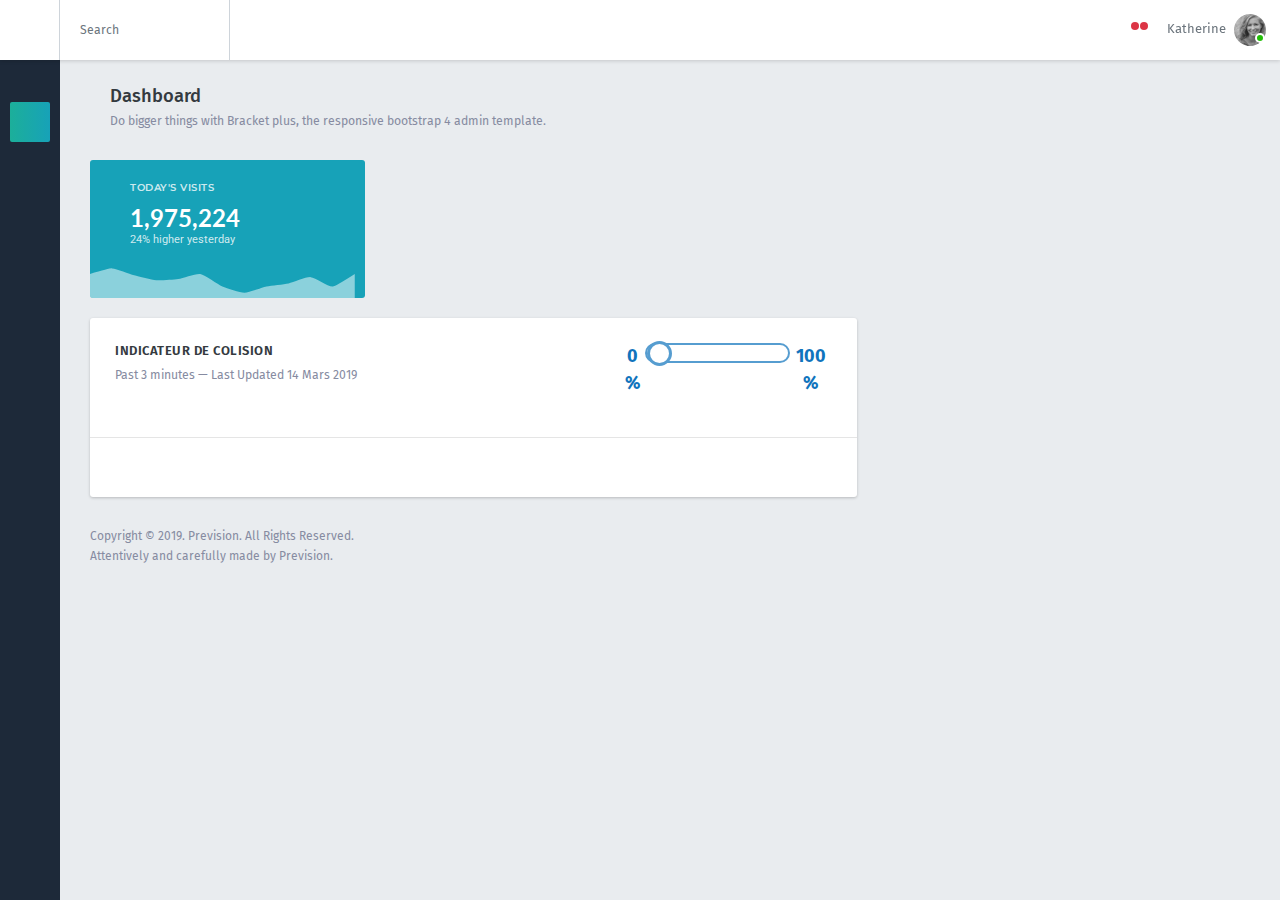
==== commit 69b04737: "update" ====
--- a/NEW/index.html
+++ b/NEW/index.html
@@ -1,9 +1,20 @@
-<html lang="en"><head><style type="text/css">.gm-style .gm-style-mtc label,.gm-style .gm-style-mtc div{font-weight:400}
-</style><style type="text/css">.gm-control-active>img{box-sizing:content-box;display:none;left:50%;pointer-events:none;position:absolute;top:50%;transform:translate(-50%,-50%)}.gm-control-active>img:nth-child(1){display:block}.gm-control-active:hover>img:nth-child(1),.gm-control-active:active>img:nth-child(1){display:none}.gm-control-active:hover>img:nth-child(2),.gm-control-active:active>img:nth-child(3){display:block}
-</style><link type="text/css" rel="stylesheet" href="http://fonts.googleapis.com/css?family=Roboto:300,400,500,700|Google+Sans"><style type="text/css">.gm-ui-hover-effect{opacity:.6}.gm-ui-hover-effect:hover{opacity:1}
-</style><style type="text/css">.gm-style .gm-style-cc span,.gm-style .gm-style-cc a,.gm-style .gm-style-mtc div{font-size:10px;box-sizing:border-box}
-</style><style type="text/css">@media print {  .gm-style .gmnoprint, .gmnoprint {    display:none  }}@media screen {  .gm-style .gmnoscreen, .gmnoscreen {    display:none  }}</style><style type="text/css">.gm-style-pbc{transition:opacity ease-in-out;background-color:rgba(0,0,0,0.45);text-align:center}.gm-style-pbt{font-size:22px;color:white;font-family:Roboto,Arial,sans-serif;position:relative;margin:0;top:50%;-webkit-transform:translateY(-50%);-ms-transform:translateY(-50%);transform:translateY(-50%)}
-</style><script src="https://unpkg.com/ionicons@4.4.4/dist/ionicons.js"></script>
+<html lang="fr">
+  <head>
+    <style type="text/css">.gm-style .gm-style-mtc label,.gm-style .gm-style-mtc div{font-weight:400}</style>
+    <style type="text/css">.gm-control-active>img{box-sizing:content-box;display:none;left:50%;pointer-events:none;position:absolute;top:50%;transform:translate(-50%,-50%)}.gm-control-active>img:nth-child(1){display:block}.gm-control-active:hover>img:nth-child(1),.gm-control-active:active>img:nth-child(1){display:none}.gm-control-active:hover>img:nth-child(2),.gm-control-active:active>img:nth-child(3){display:block}</style>
+    <style type="text/css">.gm-ui-hover-effect{opacity:.6}.gm-ui-hover-effect:hover{opacity:1}</style>
+    <style type="text/css">.gm-style .gm-style-cc span,.gm-style .gm-style-cc a,.gm-style .gm-style-mtc div{font-size:10px;box-sizing:border-box}</style>
+    <style type="text/css">@media print {  .gm-style .gmnoprint, .gmnoprint {    display:none  }}@media screen {  .gm-style .gmnoscreen, .gmnoscreen {    display:none  }}</style>
+    <style type="text/css">.gm-style-pbc{transition:opacity ease-in-out;background-color:rgba(0,0,0,0.45);text-align:center}.gm-style-pbt{font-size:22px;color:white;font-family:Roboto,Arial,sans-serif;position:relative;margin:0;top:50%;-webkit-transform:translateY(-50%);-ms-transform:translateY(-50%);transform:translateY(-50%)}</style>
+
+    <link type="text/css" rel="stylesheet" href="http://fonts.googleapis.com/css?family=Roboto:300,400,500,700|Google+Sans">
+    <link rel="stylesheet" type="text/css" href="sources/block.css">
+    <link rel="stylesheet" type="text/css" href="sources/slider.css">
+
+    <script src="https://unpkg.com/ionicons@4.4.4/dist/ionicons.js"></script>
+    <script src="https://d3js.org/d3-dsv.v1.min.js"></script>
+    <script src="https://d3js.org/d3-fetch.v1.min.js"></script>
+
     <!-- Required meta tags -->
     <meta charset="utf-8">
     <meta name="viewport" content="width=device-width, initial-scale=1, shrink-to-fit=no">
@@ -57,7 +68,7 @@
       <ul class="br-sideleft-menu">
         <li class="br-menu-item">
           <a href="index.html" class="br-menu-link active">
-	    <ion-icon name="home"></ion-icon>
+	    <ion-icon name="ios-home" style="font-size: 24px; width: 18px; line-height: 0; transition: all 0.2s ease-in-out;"></ion-icon>
             <span class="menu-item-label op-lg-0-force d-lg-none">Dashboard</span>
           </a><!-- br-menu-link -->
         </li><!-- br-menu-item -->
@@ -111,7 +122,7 @@
         <div class="input-group hidden-xs-down wd-170 transition">
           <input id="searchbox" type="text" class="form-control" placeholder="Search">
           <span class="input-group-btn">
-            <button class="btn btn-secondary" type="button"><ion-icon name="search"></ion-icon></button>
+            <button class="btn btn-secondary" type="button"><ion-icon name="search" style="font-size: 18px;"></ion-icon></button>
           </span>
         </div><!-- input-group -->
       </div><!-- br-header-left -->
@@ -119,7 +130,7 @@
         <nav class="nav">
           <div class="dropdown">
             <a href="" class="nav-link pd-x-7 pos-relative" data-toggle="dropdown" aria-expanded="false">
-              <ion-icon name="mail"></ion-icon>
+              <ion-icon name="ios-mail" style="font-size: 24px;"></ion-icon>
               <!-- start: if statement -->
               <span class="square-8 bg-danger pos-absolute t-15 r-0 rounded-circle"></span>
               <!-- end: if statement -->
@@ -189,7 +200,7 @@
           </div><!-- dropdown -->
           <div class="dropdown">
             <a href="" class="nav-link pd-x-7 pos-relative" data-toggle="dropdown" aria-expanded="false">
-              <ion-icon name="notifications"></ion-icon>
+              <ion-icon name="ios-notifications" style="font-size: 24px;"></ion-icon>
               <!-- start: if statement -->
               <span class="square-8 bg-danger pos-absolute t-15 r-5 rounded-circle"></span>
               <!-- end: if statement -->
@@ -248,26 +259,20 @@
           <div class="dropdown">
             <a href="" class="nav-link nav-link-profile" data-toggle="dropdown" aria-expanded="false">
               <span class="logged-name hidden-md-down">Katherine</span>
-              <img src="../img/img1.jpg" class="wd-32 rounded-circle" alt="">
+              <img src="sources/img1.jpg" class="wd-32 rounded-circle" alt="">
               <span class="square-10 bg-success"></span>
             </a>
             <div class="dropdown-menu dropdown-menu-header wd-250" x-placement="bottom-start" style="position: absolute; will-change: transform; top: 0px; left: 0px; transform: translate3d(0px, 48px, 0px);">
               <div class="tx-center">
-                <a href=""><img src="../img/img1.jpg" class="wd-80 rounded-circle" alt=""></a>
+                <a href=""><img src="sources/img1.jpg" class="wd-80 rounded-circle" alt=""></a>
                 <h6 class="logged-fullname">Katherine P. Lumaad</h6>
                 <p>youremail@domain.com</p>
               </div>
               <hr>
-              <div class="tx-center">
-                <span class="profile-earning-label">Earnings After Taxes</span>
-                <h3 class="profile-earning-amount">$13,230 <ion-icon name="arrow-up"></ion-icon></h3>
-                <span class="profile-earning-text">Based on list price.</span>
-              </div>
-              <hr>
               <ul class="list-unstyled user-profile-nav">
-                <li><a href=""><ion-icon name="person"></ion-icon> Edit Profile</a></li>
-                <li><a href=""><ion-icon name="settings"></ion-icon> Settings</a></li>
-                <li><a href=""><ion-icon name="power"></ion-icon> Sign Out</a></li>
+                <li><a href=""><ion-icon name="ios-person" style="font-size: 18px;"></ion-icon> Edit Profile</a></li>
+                <li><a href=""><ion-icon name="ios-settings" style="font-size: 18px;"></ion-icon> Settings</a></li>
+                <li><a href=""><ion-icon class="icon" name="power" style="font-size: 18px;"></ion-icon> Sign Out</a></li>
               </ul>
             </div><!-- dropdown-menu -->
           </div><!-- dropdown -->
@@ -279,7 +284,7 @@
     <!-- ########## START: MAIN PANEL ########## -->
     <div class="br-mainpanel" style="position: relative;">
       <div class="br-pagetitle">
-        <ion-icon name="home"></ion-icon>
+        <ion-icon name="ios-home" style="font-size: 72px;"></ion-icon>
         <div>
           <h4>Dashboard</h4>
           <p class="mg-b-0">Do bigger things with Bracket plus, the responsive bootstrap 4 admin template.</p>
@@ -291,7 +296,7 @@
           <div class="col-sm-6 col-xl-3">
             <div class="bg-info rounded overflow-hidden">
               <div class="pd-x-20 pd-t-20 d-flex align-items-center">
-		<ion-icon name="eye"></ion-icon>
+		<ion-icon name="ios-eye" style="font-size: 60px; line-height: 0; color: #fff; opacity: 0.7;"></ion-icon>
                 <div class="mg-l-20">
                   <p class="tx-10 tx-spacing-1 tx-mont tx-semibold tx-uppercase tx-white-8 mg-b-10">Today's Visits</p>
                   <p class="tx-24 tx-white tx-lato tx-bold mg-b-0 lh-1">1,975,224</p>
@@ -308,304 +313,34 @@
             <div class="card bd-0 shadow-base">
               <div class="d-md-flex justify-content-between pd-25">
                 <div>
-                  <h6 class="tx-13 tx-uppercase tx-inverse tx-semibold tx-spacing-1">How Engaged Our Users Daily</h6>
-                  <p>Past 30 Days — Last Updated Oct 14, 2017</p>
+                  <h6 class="tx-13 tx-uppercase tx-inverse tx-semibold tx-spacing-1">Indicateur de Colision</h6>
+                  <p>Past 3 minutes — Last Updated 14 Mars 2019</p>
                 </div>
                 <div class="d-sm-flex">
-                  <div>
-                    <p class="mg-b-5 tx-uppercase tx-10 tx-mont tx-semibold">Bounce Rate</p>
-                    <h4 class="tx-lato tx-inverse tx-bold mg-b-0">23.32%</h4>
-                    <span class="tx-12 tx-success tx-roboto">2.7% increased</span>
-                  </div>
-                  <div class="bd-sm-l pd-sm-l-20 mg-sm-l-20 mg-t-20 mg-sm-t-0">
-                    <p class="mg-b-5 tx-uppercase tx-10 tx-mont tx-semibold">Page Views</p>
-                    <h4 class="tx-lato tx-inverse tx-bold mg-b-0">38.20%</h4>
-                    <span class="tx-12 tx-danger tx-roboto">4.65% decreased</span>
-                  </div>
-                  <div class="bd-sm-l pd-sm-l-20 mg-sm-l-20 mg-t-20 mg-sm-t-0">
-                    <p class="mg-b-5 tx-uppercase tx-10 tx-mont tx-semibold">Time On Site</p>
-                    <h4 class="tx-lato tx-inverse tx-bold mg-b-0">12:30</h4>
-                    <span class="tx-12 tx-success tx-roboto">1.22% increased</span>
-                  </div>
+		  <div class="range-min">0 %</div>
+		  <input type="range" min="0" max="20" value="0" class="slider" id="myRange">
+		  <div class="range-max">100 %</div>
                 </div><!-- d-flex -->
               </div><!-- d-flex -->
-
+	      <hr>
+	      <div id="base-block" style="overflow: scroll; max-height: 350px; background-color: white; border-radius: 10px 0 10px 0; padding: 10px;"></div>
+	      <script src="sources/block.js"></script>
+	      <script src="sources/slider-value.js"></script>
               <div class="pd-l-25 pd-r-15 pd-b-25">
-                <div id="ch5" class="ht-250 ht-sm-300" style="padding: 0px; position: relative;"><canvas class="flot-base" style="direction: ltr; position: absolute; left: 0px; top: 0px; width: 699.333px; height: 300px;" width="699" height="300"></canvas><div class="flot-text" style="position: absolute; top: 0px; left: 0px; bottom: 0px; right: 0px; font-size: smaller; color: rgb(84, 84, 84);"><div class="flot-x-axis flot-x1-axis xAxis x1Axis" style="position: absolute; top: 0px; left: 0px; bottom: 0px; right: 0px;"><div style="position: absolute; max-width: 77px; top: 288px; font: 400 10px/12px &quot;Fira Sans&quot;, &quot;Helvetica Neue&quot;, Arial, sans-serif; color: rgb(153, 153, 153); left: 16px; text-align: center;">0.0</div><div style="position: absolute; max-width: 77px; top: 288px; font: 400 10px/12px &quot;Fira Sans&quot;, &quot;Helvetica Neue&quot;, Arial, sans-serif; color: rgb(153, 153, 153); left: 105px; text-align: center;">2.5</div><div style="position: absolute; max-width: 77px; top: 288px; font: 400 10px/12px &quot;Fira Sans&quot;, &quot;Helvetica Neue&quot;, Arial, sans-serif; color: rgb(153, 153, 153); left: 192px; text-align: center;">5.0</div><div style="position: absolute; max-width: 77px; top: 288px; font: 400 10px/12px &quot;Fira Sans&quot;, &quot;Helvetica Neue&quot;, Arial, sans-serif; color: rgb(153, 153, 153); left: 281px; text-align: center;">7.5</div><div style="position: absolute; max-width: 77px; top: 288px; font: 400 10px/12px &quot;Fira Sans&quot;, &quot;Helvetica Neue&quot;, Arial, sans-serif; color: rgb(153, 153, 153); left: 365px; text-align: center;">10.0</div><div style="position: absolute; max-width: 77px; top: 288px; font: 400 10px/12px &quot;Fira Sans&quot;, &quot;Helvetica Neue&quot;, Arial, sans-serif; color: rgb(153, 153, 153); left: 453px; text-align: center;">12.5</div><div style="position: absolute; max-width: 77px; top: 288px; font: 400 10px/12px &quot;Fira Sans&quot;, &quot;Helvetica Neue&quot;, Arial, sans-serif; color: rgb(153, 153, 153); left: 541px; text-align: center;">15.0</div><div style="position: absolute; max-width: 77px; top: 288px; font: 400 10px/12px &quot;Fira Sans&quot;, &quot;Helvetica Neue&quot;, Arial, sans-serif; color: rgb(153, 153, 153); left: 629px; text-align: center;">17.5</div></div><div class="flot-y-axis flot-y1-axis yAxis y1Axis" style="position: absolute; top: 0px; left: 0px; bottom: 0px; right: 0px;"><div style="position: absolute; top: 277px; font: 400 10px/12px &quot;Fira Sans&quot;, &quot;Helvetica Neue&quot;, Arial, sans-serif; color: rgb(153, 153, 153); left: 4px; text-align: right;">0.0</div><div style="position: absolute; top: 231px; font: 400 10px/12px &quot;Fira Sans&quot;, &quot;Helvetica Neue&quot;, Arial, sans-serif; color: rgb(153, 153, 153); left: 6px; text-align: right;">2.5</div><div style="position: absolute; top: 185px; font: 400 10px/12px &quot;Fira Sans&quot;, &quot;Helvetica Neue&quot;, Arial, sans-serif; color: rgb(153, 153, 153); left: 5px; text-align: right;">5.0</div><div style="position: absolute; top: 140px; font: 400 10px/12px &quot;Fira Sans&quot;, &quot;Helvetica Neue&quot;, Arial, sans-serif; color: rgb(153, 153, 153); left: 7px; text-align: right;">7.5</div><div style="position: absolute; top: 94px; font: 400 10px/12px &quot;Fira Sans&quot;, &quot;Helvetica Neue&quot;, Arial, sans-serif; color: rgb(153, 153, 153); left: 0px; text-align: right;">10.0</div><div style="position: absolute; top: 48px; font: 400 10px/12px &quot;Fira Sans&quot;, &quot;Helvetica Neue&quot;, Arial, sans-serif; color: rgb(153, 153, 153); left: 2px; text-align: right;">12.5</div><div style="position: absolute; top: 2px; font: 400 10px/12px &quot;Fira Sans&quot;, &quot;Helvetica Neue&quot;, Arial, sans-serif; color: rgb(153, 153, 153); left: 1px; text-align: right;">15.0</div></div></div><canvas class="flot-overlay" style="direction: ltr; position: absolute; left: 0px; top: 0px; width: 699.333px; height: 300px;" width="699" height="300"></canvas><div class="legend"><div style="position: absolute; width: 80px; height: 37px; top: 13px; right: 15px; background-color: rgb(255, 255, 255); opacity: 0.85;"> </div><table style="position:absolute;top:13px;right:15px;;font-size:smaller;color:#545454"><tbody><tr><td class="legendColorBox"><div style="border:1px solid #ccc;padding:1px"><div style="width:4px;height:0;border:5px solid #17A2B8;overflow:hidden"></div></div></td><td class="legendLabel">Bounce Rate</td></tr><tr><td class="legendColorBox"><div style="border:1px solid #ccc;padding:1px"><div style="width:4px;height:0;border:5px solid #4E6577;overflow:hidden"></div></div></td><td class="legendLabel">Page Views</td></tr></tbody></table></div></div>
+
               </div>
             </div><!-- card -->
 
-            <div class="card bd-0 shadow-base pd-25 mg-t-20">
-              <div class="d-md-flex justify-content-between">
-                <div>
-                  <h6 class="tx-13 tx-uppercase tx-inverse tx-semibold tx-spacing-1">How Engaged Our Users Daily</h6>
-                  <p>Past 30 Days — Last Updated Oct 14, 2017</p>
-                </div>
-                <div class="wd-200">
-                  <select class="form-control select2 select2-hidden-accessible" data-placeholder="Choose location" data-select2-id="1" tabindex="-1" aria-hidden="true">
-                    <option label="Choose one"></option>
-                    <option value="1" selected="" data-select2-id="3">New York</option>
-                    <option value="2">San Francisco</option>
-                    <option value="3">Los Angeles</option>
-                    <option value="4">Chicago</option>
-                    <option value="5">Seattle</option>
-                  </select><span class="select2 select2-container select2-container--default" dir="ltr" data-select2-id="2" style="width: 200px;"><span class="selection"><span class="select2-selection select2-selection--single" role="combobox" aria-haspopup="true" aria-expanded="false" tabindex="0" aria-labelledby="select2-70jn-container"><span class="select2-selection__rendered" id="select2-70jn-container" role="textbox" aria-readonly="true" title="New York">New York</span><span class="select2-selection__arrow" role="presentation"><b role="presentation"></b></span></span></span><span class="dropdown-wrapper" aria-hidden="true"></span></span>
-                </div><!-- wd-200 -->
-              </div><!-- d-flex -->
-              <div class="row mg-t-20">
-                <div class="col-sm-9">
-                  <div id="ch12" class="ht-250 ht-sm-300" style="-moz-user-select: none;" _echarts_instance_="ec_1551084744391"><div style="position: relative; overflow: hidden; width: 510px; height: 300px; padding: 0px; margin: 0px; border-width: 0px;"><canvas style="position: absolute; left: 0px; top: 0px; width: 510px; height: 300px; -moz-user-select: none; padding: 0px; margin: 0px; border-width: 0px;" data-zr-dom-id="zr_0" width="510" height="300"></canvas></div></div>
-                </div><!-- col-9 -->
-                <div class="col-sm-3 mg-t-40 mg-sm-t-0">
-                  <div>
-                    <p class="mg-b-5 tx-uppercase tx-10 tx-mont tx-semibold">Bounce Rate</p>
-                    <h4 class="tx-lato tx-inverse tx-bold mg-b-0">23.32%</h4>
-                    <span class="tx-12 tx-success tx-roboto">2.7% increased</span>
-                  </div>
-                  <div class="mg-t-20 pd-t-20 bd-t">
-                    <p class="mg-b-5 tx-uppercase tx-10 tx-mont tx-semibold">Page Views</p>
-                    <h4 class="tx-lato tx-inverse tx-bold mg-b-0">38.20%</h4>
-                    <span class="tx-12 tx-danger tx-roboto">4.65% decreased</span>
-                  </div>
-                  <div class="mg-t-20 pd-t-20 bd-t">
-                    <p class="mg-b-5 tx-uppercase tx-10 tx-mont tx-semibold">Time On Site</p>
-                    <h4 class="tx-lato tx-inverse tx-bold mg-b-0">12:30</h4>
-                    <span class="tx-12 tx-success tx-roboto">1.22% increased</span>
-                  </div>
-                </div><!-- col-3 -->
-              </div><!-- row -->
-            </div><!-- card -->
-
-            <div class="card shadow-base bd-0 pd-25 mg-t-20">
-              <div class="d-md-flex justify-content-between align-items-center">
-                <div>
-                  <h6 class="tx-13 tx-uppercase tx-inverse tx-semibold tx-spacing-1">Delivery Overview</h6>
-                  <p class="mg-b-0">Past 30 Days — Last Updated Oct 20, 2017</p>
-                </div>
-                <div class="wd-200 mg-t-20 mg-md-t-0">
-                  <select class="form-control select2 select2-hidden-accessible" data-placeholder="Choose location" data-select2-id="4" tabindex="-1" aria-hidden="true">
-                    <option label="Choose one"></option>
-                    <option value="1" selected="" data-select2-id="6">New York</option>
-                    <option value="2">San Francisco</option>
-                    <option value="3">Los Angeles</option>
-                    <option value="4">Chicago</option>
-                    <option value="5">Seattle</option>
-                  </select><span class="select2 select2-container select2-container--default" dir="ltr" data-select2-id="5" style="width: 200px;"><span class="selection"><span class="select2-selection select2-selection--single" role="combobox" aria-haspopup="true" aria-expanded="false" tabindex="0" aria-labelledby="select2-kx7y-container"><span class="select2-selection__rendered" id="select2-kx7y-container" role="textbox" aria-readonly="true" title="New York">New York</span><span class="select2-selection__arrow" role="presentation"><b role="presentation"></b></span></span></span><span class="dropdown-wrapper" aria-hidden="true"></span></span>
-                </div><!-- wd-200 -->
-              </div><!-- d-flex -->
-
-              <div id="mapShiftWorker" class="ht-300 ht-sm-400 mg-t-25" style="position: relative; overflow: hidden;"><div style="height: 100%; width: 100%; position: absolute; top: 0px; left: 0px; background-color: rgb(229, 227, 223);"><div style="position: absolute; z-index: 0; left: 0px; top: 0px; height: 100%; width: 100%; padding: 0px; border-width: 0px; margin: 0px;" class="gm-style"><div style="position: absolute; z-index: 0; left: 0px; top: 0px; height: 100%; width: 100%; padding: 0px; border-width: 0px; margin: 0px; cursor: url(&quot;http://maps.gstatic.com/mapfiles/openhand_8_8.cur&quot;), default; touch-action: pan-x pan-y;" tabindex="0"><div style="z-index: 1; position: absolute; left: 50%; top: 50%; width: 100%; transform: translate(0px, 0px);"><div style="position: absolute; left: 0px; top: 0px; z-index: 100; width: 100%;"><div style="position: absolute; left: 0px; top: 0px; z-index: 0;"><div style="position: absolute; z-index: 986; transform: matrix(1, 0, 0, 1, -88, -180);"><div style="position: absolute; left: 0px; top: 0px; width: 256px; height: 256px;"><div style="width: 256px; height: 256px;"></div></div><div style="position: absolute; left: -256px; top: 0px; width: 256px; height: 256px;"><div style="width: 256px; height: 256px;"></div></div><div style="position: absolute; left: -256px; top: -256px; width: 256px; height: 256px;"><div style="width: 256px; height: 256px;"></div></div><div style="position: absolute; left: 0px; top: -256px; width: 256px; height: 256px;"><div style="width: 256px; height: 256px;"></div></div><div style="position: absolute; left: 256px; top: -256px; width: 256px; height: 256px;"><div style="width: 256px; height: 256px;"></div></div><div style="position: absolute; left: 256px; top: 0px; width: 256px; height: 256px;"><div style="width: 256px; height: 256px;"></div></div><div style="position: absolute; left: 256px; top: 256px; width: 256px; height: 256px;"><div style="width: 256px; height: 256px;"></div></div><div style="position: absolute; left: 0px; top: 256px; width: 256px; height: 256px;"><div style="width: 256px; height: 256px;"></div></div><div style="position: absolute; left: -256px; top: 256px; width: 256px; height: 256px;"><div style="width: 256px; height: 256px;"></div></div><div style="position: absolute; left: -512px; top: 256px; width: 256px; height: 256px;"><div style="width: 256px; height: 256px;"></div></div><div style="position: absolute; left: -512px; top: 0px; width: 256px; height: 256px;"><div style="width: 256px; height: 256px;"></div></div><div style="position: absolute; left: -512px; top: -256px; width: 256px; height: 256px;"><div style="width: 256px; height: 256px;"></div></div><div style="position: absolute; left: 512px; top: -256px; width: 256px; height: 256px;"><div style="width: 256px; height: 256px;"></div></div><div style="position: absolute; left: 512px; top: 0px; width: 256px; height: 256px;"><div style="width: 256px; height: 256px;"></div></div><div style="position: absolute; left: 512px; top: 256px; width: 256px; height: 256px;"><div style="width: 256px; height: 256px;"></div></div></div></div></div><div style="position: absolute; left: 0px; top: 0px; z-index: 101; width: 100%;"></div><div style="position: absolute; left: 0px; top: 0px; z-index: 102; width: 100%;"></div><div style="position: absolute; left: 0px; top: 0px; z-index: 103; width: 100%;"><div style="position: absolute; left: 0px; top: 0px; z-index: -1;"><div style="position: absolute; z-index: 986; transform: matrix(1, 0, 0, 1, -88, -180);"><div style="width: 256px; height: 256px; overflow: hidden; position: absolute; left: 0px; top: 0px;"></div><div style="width: 256px; height: 256px; overflow: hidden; position: absolute; left: -256px; top: 0px;"></div><div style="width: 256px; height: 256px; overflow: hidden; position: absolute; left: -256px; top: -256px;"></div><div style="width: 256px; height: 256px; overflow: hidden; position: absolute; left: 0px; top: -256px;"></div><div style="width: 256px; height: 256px; overflow: hidden; position: absolute; left: 256px; top: -256px;"></div><div style="width: 256px; height: 256px; overflow: hidden; position: absolute; left: 256px; top: 0px;"></div><div style="width: 256px; height: 256px; overflow: hidden; position: absolute; left: 256px; top: 256px;"></div><div style="width: 256px; height: 256px; overflow: hidden; position: absolute; left: 0px; top: 256px;"></div><div style="width: 256px; height: 256px; overflow: hidden; position: absolute; left: -256px; top: 256px;"></div><div style="width: 256px; height: 256px; overflow: hidden; position: absolute; left: -512px; top: 256px;"></div><div style="width: 256px; height: 256px; overflow: hidden; position: absolute; left: -512px; top: 0px;"></div><div style="width: 256px; height: 256px; overflow: hidden; position: absolute; left: -512px; top: -256px;"></div><div style="width: 256px; height: 256px; overflow: hidden; position: absolute; left: 512px; top: -256px;"></div><div style="width: 256px; height: 256px; overflow: hidden; position: absolute; left: 512px; top: 0px;"></div><div style="width: 256px; height: 256px; overflow: hidden; position: absolute; left: 512px; top: 256px;"></div></div></div></div><div style="position: absolute; left: 0px; top: 0px; z-index: 0;"><div style="position: absolute; z-index: 986; transform: matrix(1, 0, 0, 1, -88, -180);"><div style="position: absolute; left: 0px; top: 0px; width: 256px; height: 256px; transition: opacity 200ms linear 0s;"><img style="width: 256px; height: 256px; -moz-user-select: none; border: 0px none; padding: 0px; margin: 0px; max-width: none;" draggable="false" alt="" role="presentation" src="http://maps.google.com/maps/vt?pb=!1m5!1m4!1i14!2i4824!3i6160!4i256!2m3!1e0!2sm!3i454163790!3m14!2sfr!3sUS!5e18!12m1!1e68!12m3!1e37!2m1!1ssmartmaps!12m4!1e26!2m2!1sstyles![base64]!4e0&amp;key=AIzaSyAq8o5-8Y5pudbJMJtDFzb8aHiWJufa5fg&amp;token=70348"></div><div style="position: absolute; left: -256px; top: 0px; width: 256px; height: 256px; transition: opacity 200ms linear 0s;"><img style="width: 256px; height: 256px; -moz-user-select: none; border: 0px none; padding: 0px; margin: 0px; max-width: none;" draggable="false" alt="" role="presentation" src="http://maps.google.com/maps/vt?pb=!1m5!1m4!1i14!2i4823!3i6160!4i256!2m3!1e0!2sm!3i454163790!3m14!2sfr!3sUS!5e18!12m1!1e68!12m3!1e37!2m1!1ssmartmaps!12m4!1e26!2m2!1sstyles![base64]!4e0&amp;key=AIzaSyAq8o5-8Y5pudbJMJtDFzb8aHiWJufa5fg&amp;token=117945"></div><div style="position: absolute; left: -256px; top: -256px; width: 256px; height: 256px; transition: opacity 200ms linear 0s;"><img style="width: 256px; height: 256px; -moz-user-select: none; border: 0px none; padding: 0px; margin: 0px; max-width: none;" draggable="false" alt="" role="presentation" src="http://maps.google.com/maps/vt?pb=!1m5!1m4!1i14!2i4823!3i6159!4i256!2m3!1e0!2sm!3i454163790!3m14!2sfr!3sUS!5e18!12m1!1e68!12m3!1e37!2m1!1ssmartmaps!12m4!1e26!2m2!1sstyles![base64]!4e0&amp;key=AIzaSyAq8o5-8Y5pudbJMJtDFzb8aHiWJufa5fg&amp;token=89663"></div><div style="position: absolute; left: 0px; top: -256px; width: 256px; height: 256px; transition: opacity 200ms linear 0s;"><img style="width: 256px; height: 256px; -moz-user-select: none; border: 0px none; padding: 0px; margin: 0px; max-width: none;" draggable="false" alt="" role="presentation" src="http://maps.google.com/maps/vt?pb=!1m5!1m4!1i14!2i4824!3i6159!4i256!2m3!1e0!2sm!3i454163790!3m14!2sfr!3sUS!5e18!12m1!1e68!12m3!1e37!2m1!1ssmartmaps!12m4!1e26!2m2!1sstyles![base64]!4e0&amp;key=AIzaSyAq8o5-8Y5pudbJMJtDFzb8aHiWJufa5fg&amp;token=42066"></div><div style="position: absolute; left: 256px; top: -256px; width: 256px; height: 256px; transition: opacity 200ms linear 0s;"><img style="width: 256px; height: 256px; -moz-user-select: none; border: 0px none; padding: 0px; margin: 0px; max-width: none;" draggable="false" alt="" role="presentation" src="http://maps.google.com/maps/vt?pb=!1m5!1m4!1i14!2i4825!3i6159!4i256!2m3!1e0!2sm!3i454163790!3m14!2sfr!3sUS!5e18!12m1!1e68!12m3!1e37!2m1!1ssmartmaps!12m4!1e26!2m2!1sstyles![base64]!4e0&amp;key=AIzaSyAq8o5-8Y5pudbJMJtDFzb8aHiWJufa5fg&amp;token=125540"></div><div style="position: absolute; left: 256px; top: 0px; width: 256px; height: 256px; transition: opacity 200ms linear 0s;"><img style="width: 256px; height: 256px; -moz-user-select: none; border: 0px none; padding: 0px; margin: 0px; max-width: none;" draggable="false" alt="" role="presentation" src="http://maps.google.com/maps/vt?pb=!1m5!1m4!1i14!2i4825!3i6160!4i256!2m3!1e0!2sm!3i454163790!3m14!2sfr!3sUS!5e18!12m1!1e68!12m3!1e37!2m1!1ssmartmaps!12m4!1e26!2m2!1sstyles![base64]!4e0&amp;key=AIzaSyAq8o5-8Y5pudbJMJtDFzb8aHiWJufa5fg&amp;token=22751"></div><div style="position: absolute; left: 256px; top: 256px; width: 256px; height: 256px; transition: opacity 200ms linear 0s;"><img style="width: 256px; height: 256px; -moz-user-select: none; border: 0px none; padding: 0px; margin: 0px; max-width: none;" draggable="false" alt="" role="presentation" src="http://maps.google.com/maps/vt?pb=!1m5!1m4!1i14!2i4825!3i6161!4i256!2m3!1e0!2sm!3i454163790!3m14!2sfr!3sUS!5e18!12m1!1e68!12m3!1e37!2m1!1ssmartmaps!12m4!1e26!2m2!1sstyles![base64]!4e0&amp;key=AIzaSyAq8o5-8Y5pudbJMJtDFzb8aHiWJufa5fg&amp;token=115584"></div><div style="position: absolute; left: 0px; top: 256px; width: 256px; height: 256px; transition: opacity 200ms linear 0s;"><img style="width: 256px; height: 256px; -moz-user-select: none; border: 0px none; padding: 0px; margin: 0px; max-width: none;" draggable="false" alt="" role="presentation" src="http://maps.google.com/maps/vt?pb=!1m5!1m4!1i14!2i4824!3i6161!4i256!2m3!1e0!2sm!3i454163790!3m14!2sfr!3sUS!5e18!12m1!1e68!12m3!1e37!2m1!1ssmartmaps!12m4!1e26!2m2!1sstyles![base64]!4e0&amp;key=AIzaSyAq8o5-8Y5pudbJMJtDFzb8aHiWJufa5fg&amp;token=32110"></div><div style="position: absolute; left: -256px; top: 256px; width: 256px; height: 256px; transition: opacity 200ms linear 0s;"><img style="width: 256px; height: 256px; -moz-user-select: none; border: 0px none; padding: 0px; margin: 0px; max-width: none;" draggable="false" alt="" role="presentation" src="http://maps.google.com/maps/vt?pb=!1m5!1m4!1i14!2i4823!3i6161!4i256!2m3!1e0!2sm!3i454163790!3m14!2sfr!3sUS!5e18!12m1!1e68!12m3!1e37!2m1!1ssmartmaps!12m4!1e26!2m2!1sstyles![base64]!4e0&amp;key=AIzaSyAq8o5-8Y5pudbJMJtDFzb8aHiWJufa5fg&amp;token=79707"></div><div style="position: absolute; left: -512px; top: 256px; width: 256px; height: 256px; transition: opacity 200ms linear 0s;"><img style="width: 256px; height: 256px; -moz-user-select: none; border: 0px none; padding: 0px; margin: 0px; max-width: none;" draggable="false" alt="" role="presentation" src="http://maps.google.com/maps/vt?pb=!1m5!1m4!1i14!2i4822!3i6161!4i256!2m3!1e0!2sm!3i454163790!3m14!2sfr!3sUS!5e18!12m1!1e68!12m3!1e37!2m1!1ssmartmaps!12m4!1e26!2m2!1sstyles![base64]!4e0&amp;key=AIzaSyAq8o5-8Y5pudbJMJtDFzb8aHiWJufa5fg&amp;token=127304"></div><div style="position: absolute; left: -512px; top: 0px; width: 256px; height: 256px; transition: opacity 200ms linear 0s;"><img style="width: 256px; height: 256px; -moz-user-select: none; border: 0px none; padding: 0px; margin: 0px; max-width: none;" draggable="false" alt="" role="presentation" src="http://maps.google.com/maps/vt?pb=!1m5!1m4!1i14!2i4822!3i6160!4i256!2m3!1e0!2sm!3i454163790!3m14!2sfr!3sUS!5e18!12m1!1e68!12m3!1e37!2m1!1ssmartmaps!12m4!1e26!2m2!1sstyles![base64]!4e0&amp;key=AIzaSyAq8o5-8Y5pudbJMJtDFzb8aHiWJufa5fg&amp;token=34471"></div><div style="position: absolute; left: -512px; top: -256px; width: 256px; height: 256px; transition: opacity 200ms linear 0s;"><img style="width: 256px; height: 256px; -moz-user-select: none; border: 0px none; padding: 0px; margin: 0px; max-width: none;" draggable="false" alt="" role="presentation" src="http://maps.google.com/maps/vt?pb=!1m5!1m4!1i14!2i4822!3i6159!4i256!2m3!1e0!2sm!3i454163790!3m14!2sfr!3sUS!5e18!12m1!1e68!12m3!1e37!2m1!1ssmartmaps!12m4!1e26!2m2!1sstyles![base64]!4e0&amp;key=AIzaSyAq8o5-8Y5pudbJMJtDFzb8aHiWJufa5fg&amp;token=6189"></div><div style="position: absolute; left: 512px; top: -256px; width: 256px; height: 256px; transition: opacity 200ms linear 0s;"><img style="width: 256px; height: 256px; -moz-user-select: none; border: 0px none; padding: 0px; margin: 0px; max-width: none;" draggable="false" alt="" role="presentation" src="http://maps.google.com/maps/vt?pb=!1m5!1m4!1i14!2i4826!3i6159!4i256!2m3!1e0!2sm!3i454163790!3m14!2sfr!3sUS!5e18!12m1!1e68!12m3!1e37!2m1!1ssmartmaps!12m4!1e26!2m2!1sstyles![base64]!4e0&amp;key=AIzaSyAq8o5-8Y5pudbJMJtDFzb8aHiWJufa5fg&amp;token=77943"></div><div style="position: absolute; left: 512px; top: 0px; width: 256px; height: 256px; transition: opacity 200ms linear 0s;"><img style="width: 256px; height: 256px; -moz-user-select: none; border: 0px none; padding: 0px; margin: 0px; max-width: none;" draggable="false" alt="" role="presentation" src="http://maps.google.com/maps/vt?pb=!1m5!1m4!1i14!2i4826!3i6160!4i256!2m3!1e0!2sm!3i454163790!3m14!2sfr!3sUS!5e18!12m1!1e68!12m3!1e37!2m1!1ssmartmaps!12m4!1e26!2m2!1sstyles![base64]!4e0&amp;key=AIzaSyAq8o5-8Y5pudbJMJtDFzb8aHiWJufa5fg&amp;token=106225"></div><div style="position: absolute; left: 512px; top: 256px; width: 256px; height: 256px; transition: opacity 200ms linear 0s;"><img style="width: 256px; height: 256px; -moz-user-select: none; border: 0px none; padding: 0px; margin: 0px; max-width: none;" draggable="false" alt="" role="presentation" src="http://maps.google.com/maps/vt?pb=!1m5!1m4!1i14!2i4826!3i6161!4i256!2m3!1e0!2sm!3i454163790!3m14!2sfr!3sUS!5e18!12m1!1e68!12m3!1e37!2m1!1ssmartmaps!12m4!1e26!2m2!1sstyles![base64]!4e0&amp;key=AIzaSyAq8o5-8Y5pudbJMJtDFzb8aHiWJufa5fg&amp;token=67987"></div></div></div></div><div style="z-index: 2; position: absolute; height: 100%; width: 100%; padding: 0px; border-width: 0px; margin: 0px; left: 0px; top: 0px; opacity: 0;" class="gm-style-pbc"><p class="gm-style-pbt"></p></div><div style="z-index: 3; position: absolute; height: 100%; width: 100%; padding: 0px; border-width: 0px; margin: 0px; left: 0px; top: 0px; touch-action: pan-x pan-y;"><div style="z-index: 4; position: absolute; left: 50%; top: 50%; width: 100%; transform: translate(0px, 0px);"><div style="position: absolute; left: 0px; top: 0px; z-index: 104; width: 100%;"></div><div style="position: absolute; left: 0px; top: 0px; z-index: 105; width: 100%;"></div><div style="position: absolute; left: 0px; top: 0px; z-index: 106; width: 100%;"></div><div style="position: absolute; left: 0px; top: 0px; z-index: 107; width: 100%;"></div></div></div></div><iframe aria-hidden="true" style="z-index: -1; position: absolute; width: 100%; height: 100%; top: 0px; left: 0px; border: medium none;" src="about:blank" frameborder="0"></iframe><div style="margin-left: 5px; margin-right: 5px; z-index: 1000000; position: absolute; left: 0px; bottom: 0px;"><a style="position: static; overflow: visible; float: none; display: inline;" target="_blank" rel="noopener" href="https://maps.google.com/maps?ll=40.702247,-73.996349&amp;z=14&amp;hl=fr&amp;gl=US&amp;mapclient=apiv3" title="Open this area in Google Maps (opens a new window)"><div style="width: 66px; height: 26px; cursor: pointer;"><img style="position: absolute; left: 0px; top: 0px; width: 66px; height: 26px; -moz-user-select: none; border: 0px none; padding: 0px; margin: 0px;" alt="" src="http://maps.gstatic.com/mapfiles/api-3/images/google_white5.png" draggable="false"></div></a></div><div style="background-color: white; padding: 15px 21px; border: 1px solid rgb(171, 171, 171); font-family: Roboto, Arial, sans-serif; color: rgb(34, 34, 34); box-sizing: border-box; box-shadow: rgba(0, 0, 0, 0.2) 0px 4px 16px; z-index: 10000002; display: none; width: 300px; height: 180px; position: absolute; left: 195px; top: 110px;"><div style="padding: 0px 0px 10px; font-size: 16px;">Données cartographiques</div><div style="font-size: 13px;">Données cartographiques ©2019 Google</div><button style="background: rgba(0, 0, 0, 0) none repeat scroll 0% 0%; display: block; border: 0px none; margin: 0px; padding: 0px; position: absolute; cursor: pointer; -moz-user-select: none; top: 0px; right: 0px; width: 37px; height: 37px;" draggable="false" title="Close" aria-label="Close" type="button" class="gm-ui-hover-effect"><img src="data:image/svg+xml,%3Csvg%20xmlns%3D%22http%3A%2F%2Fwww.w3.org%2F2000%2Fsvg%22%20width%3D%2224px%22%20height%3D%2224px%22%20viewBox%3D%220%200%2024%2024%22%20fill%3D%22%23000000%22%3E%0A%20%20%20%20%3Cpath%20d%3D%22M19%206.41L17.59%205%2012%2010.59%206.41%205%205%206.41%2010.59%2012%205%2017.59%206.41%2019%2012%2013.41%2017.59%2019%2019%2017.59%2013.41%2012z%22%2F%3E%0A%20%20%20%20%3Cpath%20d%3D%22M0%200h24v24H0z%22%20fill%3D%22none%22%2F%3E%0A%3C%2Fsvg%3E%0A" style="pointer-events: none; display: block; width: 13px; height: 13px; margin: 12px;"></button></div><div class="gmnoprint" style="z-index: 1000001; position: absolute; right: 229px; bottom: 0px; width: 194px;"><div draggable="false" style="-moz-user-select: none; height: 14px; line-height: 14px;" class="gm-style-cc"><div style="opacity: 0.7; width: 100%; height: 100%; position: absolute;"><div style="width: 1px;"></div><div style="background-color: rgb(245, 245, 245); width: auto; height: 100%; margin-left: 1px;"></div></div><div style="position: relative; padding-right: 6px; padding-left: 6px; font-family: Roboto, Arial, sans-serif; font-size: 10px; color: rgb(68, 68, 68); white-space: nowrap; direction: ltr; text-align: right; vertical-align: middle; display: inline-block;"><a style="text-decoration: none; cursor: pointer; display: none;">Données cartographiques</a><span>Données cartographiques ©2019 Google</span></div></div></div><div class="gmnoscreen" style="position: absolute; right: 0px; bottom: 0px;"><div style="font-family: Roboto, Arial, sans-serif; font-size: 11px; color: rgb(68, 68, 68); direction: ltr; text-align: right; background-color: rgb(245, 245, 245);">Données cartographiques ©2019 Google</div></div><div class="gmnoprint gm-style-cc" style="z-index: 1000001; -moz-user-select: none; height: 14px; line-height: 14px; position: absolute; right: 0px; bottom: 0px;" draggable="false"><div style="opacity: 0.7; width: 100%; height: 100%; position: absolute;"><div style="width: 1px;"></div><div style="background-color: rgb(245, 245, 245); width: auto; height: 100%; margin-left: 1px;"></div></div><div style="position: relative; padding-right: 6px; padding-left: 6px; font-family: Roboto, Arial, sans-serif; font-size: 10px; color: rgb(68, 68, 68); white-space: nowrap; direction: ltr; text-align: right; vertical-align: middle; display: inline-block;"><a style="text-decoration: none; cursor: pointer; color: rgb(68, 68, 68);" href="https://www.google.com/intl/fr_US/help/terms_maps.html" target="_blank" rel="noopener">Conditions d'utilisation</a></div></div><button style="background: rgb(255, 255, 255) none repeat scroll 0% 0%; border: 0px none; margin: 10px; padding: 0px; position: absolute; cursor: pointer; -moz-user-select: none; border-radius: 2px; height: 40px; width: 40px; box-shadow: rgba(0, 0, 0, 0.3) 0px 1px 4px -1px; overflow: hidden; top: 0px; right: 0px;" draggable="false" title="Passer en plein écran" aria-label="Passer en plein écran" type="button" class="gm-control-active gm-fullscreen-control"><img style="height: 18px; width: 18px;" src="data:image/svg+xml,%3Csvg%20xmlns%3D%22http%3A%2F%2Fwww.w3.org%2F2000%2Fsvg%22%20width%3D%2218%22%20height%3D%2218%22%20viewBox%3D%220%20018%2018%22%3E%0A%20%20%3Cpath%20fill%3D%22%23666%22%20d%3D%22M0%2C0v2v4h2V2h4V0H2H0z%20M16%2C0h-4v2h4v4h2V2V0H16z%20M16%2C16h-4v2h4h2v-2v-4h-2V16z%20M2%2C12H0v4v2h2h4v-2H2V12z%22%2F%3E%0A%3C%2Fsvg%3E%0A"><img style="height: 18px; width: 18px;" src="data:image/svg+xml,%3Csvg%20xmlns%3D%22http%3A%2F%2Fwww.w3.org%2F2000%2Fsvg%22%20width%3D%2218%22%20height%3D%2218%22%20viewBox%3D%220%200%2018%2018%22%3E%0A%20%20%3Cpath%20fill%3D%22%23333%22%20d%3D%22M0%2C0v2v4h2V2h4V0H2H0z%20M16%2C0h-4v2h4v4h2V2V0H16z%20M16%2C16h-4v2h4h2v-2v-4h-2V16z%20M2%2C12H0v4v2h2h4v-2H2V12z%22%2F%3E%0A%3C%2Fsvg%3E%0A"><img style="height: 18px; width: 18px;" src="data:image/svg+xml,%3Csvg%20xmlns%3D%22http%3A%2F%2Fwww.w3.org%2F2000%2Fsvg%22%20width%3D%2218%22%20height%3D%2218%22%20viewBox%3D%220%200%2018%2018%22%3E%0A%20%20%3Cpath%20fill%3D%22%23111%22%20d%3D%22M0%2C0v2v4h2V2h4V0H2H0z%20M16%2C0h-4v2h4v4h2V2V0H16z%20M16%2C16h-4v2h4h2v-2v-4h-2V16z%20M2%2C12H0v4v2h2h4v-2H2V12z%22%2F%3E%0A%3C%2Fsvg%3E%0A"></button><div draggable="false" style="-moz-user-select: none; height: 14px; line-height: 14px; display: none; position: absolute; right: 0px; bottom: 0px;" class="gm-style-cc"><div style="opacity: 0.7; width: 100%; height: 100%; position: absolute;"><div style="width: 1px;"></div><div style="background-color: rgb(245, 245, 245); width: auto; height: 100%; margin-left: 1px;"></div></div><div style="position: relative; padding-right: 6px; padding-left: 6px; font-family: Roboto, Arial, sans-serif; font-size: 10px; color: rgb(68, 68, 68); white-space: nowrap; direction: ltr; text-align: right; vertical-align: middle; display: inline-block;"><a target="_blank" rel="noopener" title="Signaler à Google une erreur dans la carte routière ou les images" style="font-family: Roboto, Arial, sans-serif; font-size: 10px; color: rgb(68, 68, 68); text-decoration: none; position: relative;" href="https://www.google.com/maps/@40.702247,-73.996349,14z/data=!10m1!1e1!12b1?source=apiv3&amp;rapsrc=apiv3">Signaler une erreur cartographique</a></div></div><div class="gmnoprint gm-bundled-control" style="margin: 10px; -moz-user-select: none; position: absolute; left: 0px; top: 0px;" draggable="false" controlwidth="40" controlheight="81"><div class="gmnoprint" style="position: absolute; left: 0px; top: 0px;" controlwidth="40" controlheight="81"><div draggable="false" style="-moz-user-select: none; box-shadow: rgba(0, 0, 0, 0.3) 0px 1px 4px -1px; border-radius: 2px; cursor: pointer; background-color: rgb(255, 255, 255); width: 40px; height: 81px;"><button style="background: rgba(0, 0, 0, 0) none repeat scroll 0% 0%; display: block; border: 0px none; margin: 0px; padding: 0px; position: relative; cursor: pointer; -moz-user-select: none; overflow: hidden; width: 40px; height: 40px; top: 0px; left: 0px;" draggable="false" title="Zoom avant" aria-label="Zoom avant" type="button" class="gm-control-active"><img style="height: 18px; width: 18px;" src="data:image/svg+xml,%3Csvg%20xmlns%3D%22http%3A%2F%2Fwww.w3.org%2F2000%2Fsvg%22%20width%3D%2218%22%20height%3D%2218%22%20viewBox%3D%220%200%2018%2018%22%3E%0A%20%20%3Cpolygon%20fill%3D%22%23666%22%20points%3D%2218%2C7%2011%2C7%2011%2C0%207%2C0%207%2C7%200%2C7%200%2C11%207%2C11%207%2C18%2011%2C18%2011%2C11%2018%2C11%22%2F%3E%0A%3C%2Fsvg%3E%0A"><img style="height: 18px; width: 18px;" src="data:image/svg+xml,%3Csvg%20xmlns%3D%22http%3A%2F%2Fwww.w3.org%2F2000%2Fsvg%22%20width%3D%2218%22%20height%3D%2218%22%20viewBox%3D%220%200%2018%2018%22%3E%0A%20%20%3Cpolygon%20fill%3D%22%23333%22%20points%3D%2218%2C7%2011%2C7%2011%2C0%207%2C0%207%2C7%200%2C7%200%2C11%207%2C11%207%2C18%2011%2C18%2011%2C11%2018%2C11%22%2F%3E%0A%3C%2Fsvg%3E%0A"><img style="height: 18px; width: 18px;" src="data:image/svg+xml,%3Csvg%20xmlns%3D%22http%3A%2F%2Fwww.w3.org%2F2000%2Fsvg%22%20width%3D%2218%22%20height%3D%2218%22%20viewBox%3D%220%200%2018%2018%22%3E%0A%20%20%3Cpolygon%20fill%3D%22%23111%22%20points%3D%2218%2C7%2011%2C7%2011%2C0%207%2C0%207%2C7%200%2C7%200%2C11%207%2C11%207%2C18%2011%2C18%2011%2C11%2018%2C11%22%2F%3E%0A%3C%2Fsvg%3E%0A"></button><div style="position: relative; overflow: hidden; width: 30px; height: 1px; margin: 0px 5px; background-color: rgb(230, 230, 230); top: 0px;"></div><button style="background: rgba(0, 0, 0, 0) none repeat scroll 0% 0%; display: block; border: 0px none; margin: 0px; padding: 0px; position: relative; cursor: pointer; -moz-user-select: none; overflow: hidden; width: 40px; height: 40px; top: 0px; left: 0px;" draggable="false" title="Zoom arrière" aria-label="Zoom arrière" type="button" class="gm-control-active"><img style="height: 18px; width: 18px;" src="data:image/svg+xml,%3Csvg%20xmlns%3D%22http%3A%2F%2Fwww.w3.org%2F2000%2Fsvg%22%20width%3D%2218%22%20height%3D%2218%22%20viewBox%3D%220%200%2018%2018%22%3E%0A%20%20%3Cpath%20fill%3D%22%23666%22%20d%3D%22M0%2C7h18v4H0V7z%22%2F%3E%0A%3C%2Fsvg%3E%0A"><img style="height: 18px; width: 18px;" src="data:image/svg+xml,%3Csvg%20xmlns%3D%22http%3A%2F%2Fwww.w3.org%2F2000%2Fsvg%22%20width%3D%2218%22%20height%3D%2218%22%20viewBox%3D%220%200%2018%2018%22%3E%0A%20%20%3Cpath%20fill%3D%22%23333%22%20d%3D%22M0%2C7h18v4H0V7z%22%2F%3E%0A%3C%2Fsvg%3E%0A"><img style="height: 18px; width: 18px;" src="data:image/svg+xml,%3Csvg%20xmlns%3D%22http%3A%2F%2Fwww.w3.org%2F2000%2Fsvg%22%20width%3D%2218%22%20height%3D%2218%22%20viewBox%3D%220%200%2018%2018%22%3E%0A%20%20%3Cpath%20fill%3D%22%23111%22%20d%3D%22M0%2C7h18v4H0V7z%22%2F%3E%0A%3C%2Fsvg%3E%0A"></button></div></div></div><div class="gmnoprint gm-bundled-control gm-bundled-control-on-bottom" style="margin: 10px; -moz-user-select: none; position: absolute; bottom: 54px; right: 40px;" draggable="false" controlwidth="40" controlheight="40"><div class="gm-svpc" dir="ltr" title="Drag Pegman onto the map to open Street View" style="background-color: rgb(255, 255, 255); box-shadow: rgba(0, 0, 0, 0.3) 0px 1px 4px -1px; border-radius: 2px; width: 40px; height: 40px; cursor: url(&quot;http://maps.gstatic.com/mapfiles/openhand_8_8.cur&quot;), default; touch-action: none; position: absolute; left: 0px; top: 0px;" controlwidth="40" controlheight="40"><div style="position: absolute; left: 50%; top: 50%;"></div><div style="position: absolute; left: 50%; top: 50%;"><img src="data:image/svg+xml,%3Csvg%20xmlns%3D%22http%3A%2F%2Fwww.w3.org%2F2000%2Fsvg%22%20width%3D%2223%22%20height%3D%2238%22%20viewBox%3D%220%200%2023%2038%22%3E%0A%3Cpath%20d%3D%22M16.6%2C38.1h-5.5l-0.2-2.9-0.2%2C2.9h-5.5L5%2C25.3l-0.8%2C2a1.53%2C1.53%2C0%2C0%2C1-1.9.9l-1.2-.4a1.58%2C1.58%2C0%2C0%2C1-1-1.9v-0.1c0.3-.9%2C3.1-11.2%2C3.1-11.2a2.66%2C2.66%2C0%2C0%2C1%2C2.3-2l0.6-.5a6.93%2C6.93%2C0%2C0%2C1%2C4.7-12%2C6.8%2C6.8%2C0%2C0%2C1%2C4.9%2C2%2C7%2C7%2C0%2C0%2C1%2C2%2C4.9%2C6.65%2C6.65%2C0%2C0%2C1-2.2%2C5l0.7%2C0.5a2.78%2C2.78%2C0%2C0%2C1%2C2.4%2C2s2.9%2C11.2%2C2.9%2C11.3a1.53%2C1.53%2C0%2C0%2C1-.9%2C1.9l-1.3.4a1.63%2C1.63%2C0%2C0%2C1-1.9-.9l-0.7-1.8-0.1%2C12.7h0Zm-3.6-2h1.7L14.9%2C20.3l1.9-.3%2C2.4%2C6.3%2C0.3-.1c-0.2-.8-0.8-3.2-2.8-10.9a0.63%2C0.63%2C0%2C0%2C0-.6-0.5h-0.6l-1.1-.9h-1.9l-0.3-2a4.83%2C4.83%2C0%2C0%2C0%2C3.5-4.7A4.78%2C4.78%200%200%2C0%2011%202.3H10.8a4.9%2C4.9%2C0%2C0%2C0-1.4%2C9.6l-0.3%2C2h-1.9l-1%2C.9h-0.6a0.74%2C0.74%2C0%2C0%2C0-.6.5c-2%2C7.5-2.7%2C10-3%2C10.9l0.3%2C0.1%2C2.5-6.3%2C1.9%2C0.3%2C0.2%2C15.8h1.6l0.6-8.4a1.52%2C1.52%2C0%2C0%2C1%2C1.5-1.4%2C1.5%2C1.5%2C0%2C0%2C1%2C1.5%2C1.4l0.9%2C8.4h0Zm-10.9-9.6h0Zm17.5-.1h0Z%22%20style%3D%22fill%3A%23333%3Bopacity%3A0.7%3Bisolation%3Aisolate%22%2F%3E%0A%3Cpath%20d%3D%22M5.9%2C13.6l1.1-.9h7.8l1.2%2C0.9%22%20style%3D%22fill%3A%23ce592c%22%2F%3E%0A%3Cellipse%20cx%3D%2210.9%22%20cy%3D%2213.1%22%20rx%3D%222.7%22%20ry%3D%220.3%22%20style%3D%22fill%3A%23ce592c%3Bopacity%3A0.5%3Bisolation%3Aisolate%22%2F%3E%0A%3Cpath%20d%3D%22M20.6%2C26.1l-2.9-11.3a1.71%2C1.71%2C0%2C0%2C0-1.6-1.2H5.7a1.69%2C1.69%2C0%2C0%2C0-1.5%2C1.3l-3.1%2C11.3a0.61%2C0.61%2C0%2C0%2C0%2C.3.7l1.1%2C0.4a0.61%2C0.61%2C0%2C0%2C0%2C.7-0.3l2.7-6.7%2C0.2%2C16.8h3.6l0.6-9.3a0.47%2C0.47%2C0%2C0%2C1%2C.44-0.5h0.06c0.4%2C0%2C.4.2%2C0.5%2C0.5l0.6%2C9.3h3.6L15.7%2C20.3l2.5%2C6.6a0.52%2C0.52%2C0%2C0%2C0%2C.66.31h0l1.2-.4a0.57%2C0.57%2C0%2C0%2C0%2C.5-0.7h0Z%22%20style%3D%22fill%3A%23fdbf2d%22%2F%3E%0A%3Cpath%20d%3D%22M7%2C13.6l3.9%2C6.7%2C3.9-6.7%22%20style%3D%22fill%3A%23cf572e%3Bopacity%3A0.6%3Bisolation%3Aisolate%22%2F%3E%0A%3Ccircle%20cx%3D%2210.9%22%20cy%3D%227%22%20r%3D%225.9%22%20style%3D%22fill%3A%23fdbf2d%22%2F%3E%0A%3C%2Fsvg%3E%0A" style="height: 30px; width: 30px; position: absolute; transform: translate(-50%, -50%); pointer-events: none;" aria-label="Contrôle de Pegman dans Street&nbsp;View"><img src="data:image/svg+xml,%3Csvg%20width%3D%2224px%22%20height%3D%2238px%22%20xmlns%3D%22http%3A%2F%2Fwww.w3.org%2F2000%2Fsvg%22%20xmlns%3Axlink%3D%22http%3A%2F%2Fwww.w3.org%2F1999%2Fxlink%22%20viewBox%3D%220%200%2024%2038%22%3E%0A%3Cpath%20d%3D%22M22%2C26.6l-2.9-11.3a2.78%2C2.78%2C0%2C0%2C0-2.4-2l-0.7-.5a6.82%2C6.82%2C0%2C0%2C0%2C2.2-5%2C6.9%2C6.9%2C0%2C0%2C0-13.8%2C0%2C7%2C7%2C0%2C0%2C0%2C2.2%2C5.1l-0.6.5a2.55%2C2.55%2C0%2C0%2C0-2.3%2C2s-3%2C11.1-3%2C11.2v0.1a1.58%2C1.58%2C0%2C0%2C0%2C1%2C1.9l1.2%2C0.4a1.63%2C1.63%2C0%2C0%2C0%2C1.9-.9l0.8-2%2C0.2%2C12.8h11.3l0.2-12.6%2C0.7%2C1.8a1.54%2C1.54%2C0%2C0%2C0%2C1.5%2C1%2C1.09%2C1.09%2C0%2C0%2C0%2C.5-0.1l1.3-.4a1.85%2C1.85%2C0%2C0%2C0%2C.7-2h0Zm-1.2.9-1.2.4a0.61%2C0.61%2C0%2C0%2C1-.7-0.3l-2.5-6.6-0.2%2C16.8h-9.4L6.6%2C21l-2.7%2C6.7a0.52%2C0.52%2C0%2C0%2C1-.66.31h0l-1.1-.4a0.52%2C0.52%2C0%2C0%2C1-.31-0.66v0l3.1-11.3a1.69%2C1.69%2C0%2C0%2C1%2C1.5-1.3h0.2l1-.9h2.3a5.9%2C5.9%2C0%2C1%2C1%2C3.2%2C0h2.3l1.1%2C0.9h0.2a1.71%2C1.71%2C0%2C0%2C1%2C1.6%2C1.2l2.9%2C11.3a0.84%2C0.84%2C0%2C0%2C1-.4.7h0Z%22%20style%3D%22fill%3A%23333%3Bfill-opacity%3A0.2%22%2F%3E%22%0A%3C%2Fsvg%3E%0A%0A" style="display: none; height: 30px; width: 30px; position: absolute; transform: translate(-50%, -50%); pointer-events: none;" aria-label="Pegman est au-dessus de la carte"><img style="display: none; height: 40px; width: 40px; position: absolute; transform: translate(-60%, -45%); pointer-events: none;" src="data:image/svg+xml,%3Csvg%20width%3D%2240px%22%20height%3D%2250px%22%20xmlns%3D%22http%3A%2F%2Fwww.w3.org%2F2000%2Fsvg%22%20xmlns%3Axlink%3D%22http%3A%2F%2Fwww.w3.org%2F1999%2Fxlink%22%20viewBox%3D%220%200%2040%2050%22%3E%0A%3Cpath%20d%3D%22M34.00%2C-30.40l-2.9-11.3a2.78%2C2.78%2C0%2C0%2C0-2.4-2l-0.7-.5a6.82%2C6.82%2C0%2C0%2C0%2C2.2-5%2C6.9%2C6.9%2C0%2C0%2C0-13.8%2C0%2C7%2C7%2C0%2C0%2C0%2C2.2%2C5.1l-0.6.5a2.55%2C2.55%2C0%2C0%2C0-2.3%2C2s-3%2C11.1-3%2C11.2v0.1a1.58%2C1.58%2C0%2C0%2C0%2C1%2C1.9l1.2%2C0.4a1.63%2C1.63%2C0%2C0%2C0%2C1.9-.9l0.8-2%2C0.2%2C12.8h11.3l0.2-12.6%2C0.7%2C1.8a1.54%2C1.54%2C0%2C0%2C0%2C1.5%2C1%2C1.09%2C1.09%2C0%2C0%2C0%2C.5-0.1l1.3-.4a1.85%2C1.85%2C0%2C0%2C0%2C.7-2h0Zm-1.2.9-1.2.4a0.61%2C0.61%2C0%2C0%2C1-.7-0.3l-2.5-6.6-0.2%2C16.8h-9.4L18.60%2C-36.00l-2.7%2C6.7a0.52%2C0.52%2C0%2C0%2C1-.66.31h0l-1.1-.4a0.52%2C0.52%2C0%2C0%2C1-.31-0.66v0l3.1-11.3a1.69%2C1.69%2C0%2C0%2C1%2C1.5-1.3h0.2l1-.9h2.3a5.9%2C5.9%2C0%2C1%2C1%2C3.2%2C0h2.3l1.1%2C0.9h0.2a1.71%2C1.71%2C0%2C0%2C1%2C1.6%2C1.2l2.9%2C11.3a0.84%2C0.84%2C0%2C0%2C1-.4.7h0Zm1.2%2C59.1-2.9-11.3a2.78%2C2.78%2C0%2C0%2C0-2.4-2l-0.7-.5a6.82%2C6.82%2C0%2C0%2C0%2C2.2-5%2C6.9%2C6.9%2C0%2C0%2C0-13.8%2C0%2C7%2C7%2C0%2C0%2C0%2C2.2%2C5.1l-0.6.5a2.55%2C2.55%2C0%2C0%2C0-2.3%2C2s-3%2C11.1-3%2C11.2v0.1a1.58%2C1.58%2C0%2C0%2C0%2C1%2C1.9l1.2%2C0.4a1.63%2C1.63%2C0%2C0%2C0%2C1.9-.9l0.8-2%2C0.2%2C12.8h11.3l0.2-12.6%2C0.7%2C1.8a1.54%2C1.54%2C0%2C0%2C0%2C1.5%2C1%2C1.09%2C1.09%2C0%2C0%2C0%2C.5-0.1l1.3-.4a1.85%2C1.85%2C0%2C0%2C0%2C.7-2h0Zm-1.2.9-1.2.4a0.61%2C0.61%2C0%2C0%2C1-.7-0.3l-2.5-6.6-0.2%2C16.8h-9.4L18.60%2C24.00l-2.7%2C6.7a0.52%2C0.52%2C0%2C0%2C1-.66.31h0l-1.1-.4a0.52%2C0.52%2C0%2C0%2C1-.31-0.66v0l3.1-11.3a1.69%2C1.69%2C0%2C0%2C1%2C1.5-1.3h0.2l1-.9h2.3a5.9%2C5.9%2C0%2C1%2C1%2C3.2%2C0h2.3l1.1%2C0.9h0.2a1.71%2C1.71%2C0%2C0%2C1%2C1.6%2C1.2l2.9%2C11.3a0.84%2C0.84%2C0%2C0%2C1-.4.7h0Z%22%20style%3D%22fill%3A%23333%3Bfill-opacity%3A0.2%22%3E%3C%2Fpath%3E%0A%3Cpath%20d%3D%22M15.40%2C38.80h-4a1.64%2C1.64%2C0%2C0%2C1-1.4-1.1l-3.1-8a0.9%2C0.9%2C0%2C0%2C1-.5.1l-1.4.1a1.62%2C1.62%2C0%2C0%2C1-1.6-1.4l-1.1-13.1%2C1.6-1.3a6.87%2C6.87%2C0%2C0%2C1-3-4.6A7.14%2C7.14%200%200%2C1%202%204a7.6%2C7.6%2C0%2C0%2C1%2C4.7-3.1%2C7.14%2C7.14%2C0%2C0%2C1%2C5.5%2C1.1%2C7.28%2C7.28%2C0%2C0%2C1%2C2.3%2C9.6l2.1-.1%2C0.1%2C1c0%2C0.2.1%2C0.5%2C0.1%2C0.8a2.41%2C2.41%2C0%2C0%2C1%2C1%2C1s1.9%2C3.2%2C2.8%2C4.9c0.7%2C1.2%2C2.1%2C4.2%2C2.8%2C5.9a2.1%2C2.1%2C0%2C0%2C1-.8%2C2.6l-0.6.4a1.63%2C1.63%2C0%2C0%2C1-1.5.2l-0.6-.3a8.93%2C8.93%2C0%2C0%2C0%2C.5%2C1.3%2C7.91%2C7.91%2C0%2C0%2C0%2C1.8%2C2.6l0.6%2C0.3v4.6l-4.5-.1a7.32%2C7.32%2C0%2C0%2C1-2.5-1.5l-0.4%2C3.6h0Zm-10-19.2%2C3.5%2C9.8%2C2.9%2C7.5h1.6V35l-1.9-9.4%2C3.1%2C5.4a8.24%2C8.24%2C0%2C0%2C0%2C3.8%2C3.8h2.1v-1.4a14%2C14%2C0%2C0%2C1-2.2-3.1%2C44.55%2C44.55%2C0%2C0%2C1-2.2-8l-1.3-6.3%2C3.2%2C5.6c0.6%2C1.1%2C2.1%2C3.6%2C2.8%2C4.9l0.6-.4c-0.8-1.6-2.1-4.6-2.8-5.8-0.9-1.7-2.8-4.9-2.8-4.9a0.54%2C0.54%2C0%2C0%2C0-.4-0.3l-0.7-.1-0.1-.7a4.33%2C4.33%2C0%2C0%2C0-.1-0.5l-5.3.3%2C2.2-1.9a4.3%2C4.3%2C0%2C0%2C0%2C.9-1%2C5.17%2C5.17%2C0%2C0%2C0%2C.8-4%2C5.67%2C5.67%2C0%2C0%2C0-2.2-3.4%2C5.09%2C5.09%2C0%2C0%2C0-4-.8%2C5.67%2C5.67%2C0%2C0%2C0-3.4%2C2.2%2C5.17%2C5.17%2C0%2C0%2C0-.8%2C4%2C5.67%2C5.67%2C0%2C0%2C0%2C2.2%2C3.4%2C3.13%2C3.13%2C0%2C0%2C0%2C1%2C.5l1.6%2C0.6-3.2%2C2.6%2C1%2C11.5h0.4l-0.3-8.2h0Z%22%20style%3D%22fill%3A%23333%22%3E%3C%2Fpath%3E%0A%3Cpath%20d%3D%22M3.35%2C15.90l1.1%2C12.5a0.39%2C0.39%2C0%2C0%2C0%2C.36.42l0.14%2C0%2C1.4-.1a0.66%2C0.66%2C0%2C0%2C0%2C.5-0.4l-0.2-3.8-3.3-8.6h0Z%22%20style%3D%22fill%3A%23fdbf2d%22%3E%3C%2Fpath%3E%0A%3Cpath%20d%3D%22M5.20%2C28.80l1.1-.1a0.66%2C0.66%2C0%2C0%2C0%2C.5-0.4l-0.2-3.8-1.2-3.1Z%22%20style%3D%22fill%3A%23ce592b%3Bfill-opacity%3A0.25%22%3E%3C%2Fpath%3E%0A%3Cpath%20d%3D%22M21.40%2C35.70l-3.8-1.2-2.7-7.8L12.00%2C15.5l3.4-2.9c0.2%2C2.4%2C2.2%2C14.1%2C3.7%2C17.1%2C0%2C0%2C1.3%2C2.6%2C2.3%2C3.1v2.9m-8.4-8.1-2-.3%2C2.5%2C10.1%2C0.9%2C0.4v-2.9%22%20style%3D%22fill%3A%23e5892b%22%3E%3C%2Fpath%3E%0A%3Cpath%20d%3D%22M17.80%2C25.40c-0.4-1.5-.7-3.1-1.1-4.8-0.1-.4-0.1-0.7-0.2-1.1l-1.1-2-1.7-1.6s0.9%2C5%2C2.4%2C7.1a19.12%2C19.12%2C0%2C0%2C0%2C1.7%2C2.4h0Z%22%20style%3D%22fill%3A%23cf572e%3Bopacity%3A0.6%3Bisolation%3Aisolate%22%3E%3C%2Fpath%3E%0A%3Cpath%20d%3D%22M14.40%2C37.80h-3a0.43%2C0.43%2C0%2C0%2C1-.4-0.4l-3-7.8-1.7-4.8-3-9%2C8.9-.4s2.9%2C11.3%2C4.3%2C14.4c1.9%2C4.1%2C3.1%2C4.7%2C5%2C5.8h-3.2s-4.1-1.2-5.9-7.7a0.59%2C0.59%2C0%2C0%2C0-.6-0.4%2C0.62%2C0.62%2C0%2C0%2C0-.3.7s0.5%2C2.4.9%2C3.6a34.87%2C34.87%2C0%2C0%2C0%2C2%2C6h0Z%22%20style%3D%22fill%3A%23fdbf2d%22%3E%3C%2Fpath%3E%0A%3Cpath%20d%3D%22M15.40%2C12.70l-3.3%2C2.9-8.9.4%2C3.3-2.7%22%20style%3D%22fill%3A%23ce592b%22%3E%3C%2Fpath%3E%0A%3Cpath%20d%3D%22M9.10%2C21.10l1.4-6.2-5.9.5%22%20style%3D%22fill%3A%23cf572e%3Bopacity%3A0.6%3Bisolation%3Aisolate%22%3E%3C%2Fpath%3E%0A%3Cpath%20d%3D%22M12.00%2C13.5a4.75%2C4.75%2C0%2C0%2C1-2.6%2C1.1c-1.5.3-2.9%2C0.2-2.9%2C0s1.1-.6%2C2.7-1%22%20style%3D%22fill%3A%23bb3d19%22%3E%3C%2Fpath%3E%0A%3Ccircle%20cx%3D%227.92%22%20cy%3D%228.19%22%20r%3D%226.3%22%20style%3D%22fill%3A%23fdbf2d%22%3E%3C%2Fcircle%3E%0A%3Cpath%20d%3D%22M4.70%2C13.60a6.21%2C6.21%2C0%2C0%2C0%2C8.4-1.9v-0.1a8.89%2C8.89%2C0%2C0%2C1-8.4%2C2h0Z%22%20style%3D%22fill%3A%23ce592b%3Bfill-opacity%3A0.25%22%3E%3C%2Fpath%3E%0A%3Cpath%20d%3D%22M21.20%2C27.20l0.6-.4a1.09%2C1.09%2C0%2C0%2C0%2C.4-1.3c-0.7-1.5-2.1-4.6-2.8-5.8-0.9-1.7-2.8-4.9-2.8-4.9a1.6%2C1.6%2C0%2C0%2C0-2.17-.65l-0.23.15a1.68%2C1.68%2C0%2C0%2C0-.4%2C2.1s2.3%2C3.9%2C3.1%2C5.3c0.6%2C1%2C2.1%2C3.7%2C2.9%2C5.1a0.94%2C0.94%2C0%2C0%2C0%2C1.24.49l0.16-.09h0Z%22%20style%3D%22fill%3A%23fdbf2d%22%3E%3C%2Fpath%3E%0A%3Cpath%20d%3D%22M19.40%2C19.80c-0.9-1.7-2.8-4.9-2.8-4.9a1.6%2C1.6%2C0%2C0%2C0-2.17-.65l-0.23.15-0.3.3c1.1%2C1.5%2C2.9%2C3.8%2C3.9%2C5.4%2C1.1%2C1.8%2C2.9%2C5%2C3.8%2C6.7l0.1-.1a1.09%2C1.09%2C0%2C0%2C0%2C.4-1.3%2C57.67%2C57.67%2C0%2C0%2C0-2.7-5.6h0Z%22%20style%3D%22fill%3A%23ce592b%3Bfill-opacity%3A0.25%22%3E%3C%2Fpath%3E%0A%3C%2Fsvg%3E%0A" aria-label="Contrôle de Pegman dans Street&nbsp;View"></div></div><div class="gmnoprint" controlwidth="40" controlheight="40" style="display: none; position: absolute;"><div style="width: 40px; height: 40px;"><button style="background: rgb(255, 255, 255) none repeat scroll 0% 0%; display: none; border: 0px none; margin: 0px 0px 32px; padding: 0px; position: relative; cursor: pointer; -moz-user-select: none; width: 40px; height: 40px; top: 0px; left: 0px; overflow: hidden; box-shadow: rgba(0, 0, 0, 0.3) 0px 1px 4px -1px; border-radius: 2px;" draggable="false" title="Rotate map 90 degrees" aria-label="Rotate map 90 degrees" type="button" class="gm-control-active"><img style="height: 18px; width: 18px;" src="data:image/svg+xml,%3Csvg%20xmlns%3D%22http%3A%2F%2Fwww.w3.org%2F2000%2Fsvg%22%20width%3D%2224%22%20height%3D%2222%22%20viewBox%3D%220%200%2024%2022%22%3E%0A%20%20%3Cpath%20fill%3D%22%23666%22%20fill-rule%3D%22evenodd%22%20d%3D%22M20%2010c0-5.52-4.48-10-10-10s-10%204.48-10%2010v5h5v-5c0-2.76%202.24-5%205-5s5%202.24%205%205v5h-4l6.5%207%206.5-7h-4v-5z%22%20clip-rule%3D%22evenodd%22%2F%3E%0A%3C%2Fsvg%3E%0A"><img style="height: 18px; width: 18px;" src="data:image/svg+xml,%3Csvg%20xmlns%3D%22http%3A%2F%2Fwww.w3.org%2F2000%2Fsvg%22%20width%3D%2224%22%20height%3D%2222%22%20viewBox%3D%220%200%2024%2022%22%3E%0A%20%20%3Cpath%20fill%3D%22%23333%22%20fill-rule%3D%22evenodd%22%20d%3D%22M20%2010c0-5.52-4.48-10-10-10s-10%204.48-10%2010v5h5v-5c0-2.76%202.24-5%205-5s5%202.24%205%205v5h-4l6.5%207%206.5-7h-4v-5z%22%20clip-rule%3D%22evenodd%22%2F%3E%0A%3C%2Fsvg%3E%0A"><img style="height: 18px; width: 18px;" src="data:image/svg+xml,%3Csvg%20xmlns%3D%22http%3A%2F%2Fwww.w3.org%2F2000%2Fsvg%22%20width%3D%2224%22%20height%3D%2222%22%20viewBox%3D%220%200%2024%2022%22%3E%0A%20%20%3Cpath%20fill%3D%22%23111%22%20fill-rule%3D%22evenodd%22%20d%3D%22M20%2010c0-5.52-4.48-10-10-10s-10%204.48-10%2010v5h5v-5c0-2.76%202.24-5%205-5s5%202.24%205%205v5h-4l6.5%207%206.5-7h-4v-5z%22%20clip-rule%3D%22evenodd%22%2F%3E%0A%3C%2Fsvg%3E%0A"></button><button style="background: rgb(255, 255, 255) none repeat scroll 0% 0%; display: block; border: 0px none; margin: 0px; padding: 0px; position: relative; cursor: pointer; -moz-user-select: none; width: 40px; height: 40px; top: 0px; left: 0px; overflow: hidden; box-shadow: rgba(0, 0, 0, 0.3) 0px 1px 4px -1px; border-radius: 2px;" draggable="false" title="Tilt map" aria-label="Tilt map" type="button" class="gm-tilt gm-control-active"><img style="width: 18px;" src="data:image/svg+xml,%3Csvg%20xmlns%3D%22http%3A%2F%2Fwww.w3.org%2F2000%2Fsvg%22%20width%3D%2218px%22%20height%3D%2216px%22%20viewBox%3D%220%200%2018%2016%22%3E%0A%20%20%3Cpath%20fill%3D%22%23666%22%20d%3D%22M0%2C16h8V9H0V16z%20M10%2C16h8V9h-8V16z%20M0%2C7h8V0H0V7z%20M10%2C0v7h8V0H10z%22%2F%3E%0A%3C%2Fsvg%3E%0A"><img style="width: 18px;" src="data:image/svg+xml,%3Csvg%20xmlns%3D%22http%3A%2F%2Fwww.w3.org%2F2000%2Fsvg%22%20width%3D%2218px%22%20height%3D%2216px%22%20viewBox%3D%220%200%2018%2016%22%3E%0A%20%20%3Cpath%20fill%3D%22%23333%22%20d%3D%22M0%2C16h8V9H0V16z%20M10%2C16h8V9h-8V16z%20M0%2C7h8V0H0V7z%20M10%2C0v7h8V0H10z%22%2F%3E%0A%3C%2Fsvg%3E%0A"><img style="width: 18px;" src="data:image/svg+xml,%3Csvg%20xmlns%3D%22http%3A%2F%2Fwww.w3.org%2F2000%2Fsvg%22%20width%3D%2218px%22%20height%3D%2216px%22%20viewBox%3D%220%200%2018%2016%22%3E%0A%20%20%3Cpath%20fill%3D%22%23111%22%20d%3D%22M0%2C16h8V9H0V16z%20M10%2C16h8V9h-8V16z%20M0%2C7h8V0H0V7z%20M10%2C0v7h8V0H10z%22%2F%3E%0A%3C%2Fsvg%3E%0A"></button></div></div></div><div style="position: absolute; -moz-user-select: none; height: 14px; line-height: 14px; right: 113px; bottom: 0px;" draggable="false" class="gm-style-cc"><div style="opacity: 0.7; width: 100%; height: 100%; position: absolute;"><div style="width: 1px;"></div><div style="background-color: rgb(245, 245, 245); width: auto; height: 100%; margin-left: 1px;"></div></div><div style="position: relative; padding-right: 6px; padding-left: 6px; font-family: Roboto, Arial, sans-serif; font-size: 10px; color: rgb(68, 68, 68); white-space: nowrap; direction: ltr; text-align: right; vertical-align: middle; display: inline-block;"><span>500 m&nbsp;</span><div style="position: relative; display: inline-block; height: 8px; bottom: -1px; width: 73px;"><div style="width: 100%; height: 4px; position: absolute; left: 0px; top: 0px;"></div><div style="width: 4px; height: 8px; left: 0px; top: 0px; background-color: rgb(255, 255, 255);"></div><div style="width: 4px; height: 8px; position: absolute; background-color: rgb(255, 255, 255); right: 0px; bottom: 0px;"></div><div style="position: absolute; background-color: rgb(102, 102, 102); height: 2px; left: 1px; bottom: 1px; right: 1px;"></div><div style="position: absolute; width: 2px; height: 6px; left: 1px; top: 1px; background-color: rgb(102, 102, 102);"></div><div style="width: 2px; height: 6px; position: absolute; background-color: rgb(102, 102, 102); bottom: 1px; right: 1px;"></div></div></div></div><div class="gmnoprint" style="margin: 10px; z-index: 0; position: absolute; cursor: pointer; left: 60px; top: 0px;"><div style="float: left; position: relative;" class="gm-style-mtc"><div role="button" tabindex="0" title="Afficher un plan de ville" aria-label="Afficher un plan de ville" aria-pressed="false" style="direction: ltr; overflow: hidden; text-align: center; height: 40px; display: table-cell; vertical-align: middle; position: relative; color: rgb(86, 86, 86); font-family: Roboto, Arial, sans-serif; -moz-user-select: none; font-size: 18px; background-color: rgb(255, 255, 255); padding: 0px 17px; border-bottom-left-radius: 2px; border-top-left-radius: 2px; background-clip: padding-box; box-shadow: rgba(0, 0, 0, 0.3) 0px 1px 4px -1px; min-width: 37px;" draggable="false">Plan</div><div style="background-color: white; z-index: -1; padding: 2px; border-bottom-left-radius: 2px; border-bottom-right-radius: 2px; box-shadow: rgba(0, 0, 0, 0.3) 0px 1px 4px -1px; position: absolute; left: 0px; top: 40px; text-align: left; display: none;"><div style="color: black; font-family: Roboto, Arial, sans-serif; -moz-user-select: none; font-size: 18px; background-color: rgb(255, 255, 255); padding: 5px 8px 5px 5px; direction: ltr; text-align: left; white-space: nowrap;" draggable="false" title="Afficher le relief sur la carte"><span role="checkbox" style="vertical-align: middle;"><img src="data:image/svg+xml,%3Csvg%20xmlns%3D%22http%3A%2F%2Fwww.w3.org%2F2000%2Fsvg%22%20width%3D%2224px%22%20height%3D%2224px%22%20viewBox%3D%220%200%2024%2024%22%20fill%3D%22%23000000%22%3E%0A%20%20%20%20%3Cpath%20d%3D%22M0%200h24v24H0z%22%20fill%3D%22none%22%2F%3E%0A%20%20%20%20%3Cpath%20d%3D%22M19%203H5c-1.11%200-2%20.9-2%202v14c0%201.1.89%202%202%202h14c1.11%200%202-.9%202-2V5c0-1.1-.89-2-2-2zm-9%2014l-5-5%201.41-1.41L10%2014.17l7.59-7.59L19%208l-9%209z%22%2F%3E%0A%3C%2Fsvg%3E%0A" style="height: 1em; width: 1em; transform: translateY(0.15em); display: none;"><img src="data:image/svg+xml,%3Csvg%20xmlns%3D%22http%3A%2F%2Fwww.w3.org%2F2000%2Fsvg%22%20width%3D%2224px%22%20height%3D%2224px%22%20viewBox%3D%220%200%2024%2024%22%20fill%3D%22%23000000%22%3E%0A%20%20%20%20%3Cpath%20d%3D%22M19%205v14H5V5h14m0-2H5c-1.1%200-2%20.9-2%202v14c0%201.1.9%202%202%202h14c1.1%200%202-.9%202-2V5c0-1.1-.9-2-2-2z%22%2F%3E%0A%20%20%20%20%3Cpath%20d%3D%22M0%200h24v24H0z%22%20fill%3D%22none%22%2F%3E%0A%3C%2Fsvg%3E%0A" style="height: 1em; width: 1em; transform: translateY(0.15em);"></span><label style="vertical-align: middle; cursor: pointer;">Relief</label></div></div></div><div style="float: left; position: relative;" class="gm-style-mtc"><div role="button" tabindex="0" title="Afficher les images satellite" aria-label="Afficher les images satellite" aria-pressed="false" style="direction: ltr; overflow: hidden; text-align: center; height: 40px; display: table-cell; vertical-align: middle; position: relative; color: rgb(86, 86, 86); font-family: Roboto, Arial, sans-serif; -moz-user-select: none; font-size: 18px; background-color: rgb(255, 255, 255); padding: 0px 17px; border-bottom-right-radius: 2px; border-top-right-radius: 2px; background-clip: padding-box; box-shadow: rgba(0, 0, 0, 0.3) 0px 1px 4px -1px; min-width: 68px; border-left: 0px none;" draggable="false">Satellite</div><div style="background-color: white; z-index: -1; padding: 2px; border-bottom-left-radius: 2px; border-bottom-right-radius: 2px; box-shadow: rgba(0, 0, 0, 0.3) 0px 1px 4px -1px; position: absolute; right: 0px; top: 40px; text-align: left; display: none;"><div style="color: black; font-family: Roboto, Arial, sans-serif; -moz-user-select: none; font-size: 18px; background-color: rgb(255, 255, 255); padding: 5px 8px 5px 5px; direction: ltr; text-align: left; white-space: nowrap;" draggable="false" title="Afficher les images satellite avec le nom des rues"><span role="checkbox" style="vertical-align: middle;"><img src="data:image/svg+xml,%3Csvg%20xmlns%3D%22http%3A%2F%2Fwww.w3.org%2F2000%2Fsvg%22%20width%3D%2224px%22%20height%3D%2224px%22%20viewBox%3D%220%200%2024%2024%22%20fill%3D%22%23000000%22%3E%0A%20%20%20%20%3Cpath%20d%3D%22M0%200h24v24H0z%22%20fill%3D%22none%22%2F%3E%0A%20%20%20%20%3Cpath%20d%3D%22M19%203H5c-1.11%200-2%20.9-2%202v14c0%201.1.89%202%202%202h14c1.11%200%202-.9%202-2V5c0-1.1-.89-2-2-2zm-9%2014l-5-5%201.41-1.41L10%2014.17l7.59-7.59L19%208l-9%209z%22%2F%3E%0A%3C%2Fsvg%3E%0A" style="height: 1em; width: 1em; transform: translateY(0.15em);"><img src="data:image/svg+xml,%3Csvg%20xmlns%3D%22http%3A%2F%2Fwww.w3.org%2F2000%2Fsvg%22%20width%3D%2224px%22%20height%3D%2224px%22%20viewBox%3D%220%200%2024%2024%22%20fill%3D%22%23000000%22%3E%0A%20%20%20%20%3Cpath%20d%3D%22M19%205v14H5V5h14m0-2H5c-1.1%200-2%20.9-2%202v14c0%201.1.9%202%202%202h14c1.1%200%202-.9%202-2V5c0-1.1-.9-2-2-2z%22%2F%3E%0A%20%20%20%20%3Cpath%20d%3D%22M0%200h24v24H0z%22%20fill%3D%22none%22%2F%3E%0A%3C%2Fsvg%3E%0A" style="height: 1em; width: 1em; transform: translateY(0.15em); display: none;"></span><label style="vertical-align: middle; cursor: pointer;">Légendes</label></div></div></div></div></div></div></div>
-
-              <div class="row row-xs mg-t-25">
-                <div class="col-sm-4">
-                  <div class="tx-center pd-y-15 bd">
-                    <p class="mg-b-5 tx-uppercase tx-10 tx-mont tx-semibold">New Deliveries</p>
-                    <h4 class="tx-lato tx-inverse tx-bold mg-b-0">12,344</h4>
-                    <span class="tx-12 tx-danger tx-roboto">2.7% increased</span>
-                  </div>
-                </div><!-- col-4 -->
-                <div class="col-sm-4 mg-t-20 mg-sm-t-0">
-                  <div class="tx-center pd-y-15 bd">
-                    <p class="mg-b-5 tx-uppercase tx-10 tx-mont tx-semibold">Delivered</p>
-                    <h4 class="tx-lato tx-inverse tx-bold mg-b-0">24,333</h4>
-                    <span class="tx-12 tx-danger tx-roboto">2.7% decreased</span>
-                  </div>
-                </div><!-- col-4 -->
-                <div class="col-sm-4 mg-t-20 mg-sm-t-0">
-                  <div class="tx-center pd-y-15 bd">
-                    <p class="mg-b-5 tx-uppercase tx-10 tx-mont tx-semibold">Returned</p>
-                    <h4 class="tx-lato tx-inverse tx-bold mg-b-0">432</h4>
-                    <span class="tx-12 tx-success tx-roboto">2.7% decreased</span>
-                  </div>
-                </div><!-- col-4 -->
-              </div><!-- row -->
-
-            </div><!-- card -->
-
-
           </div><!-- col-8 -->
           <div class="col-lg-4 mg-t-20 mg-lg-t-0">
-
-            <div class="card shadow-base bd-0 overflow-hidden">
-              <div class="pd-x-25 pd-t-25">
-                <h6 class="tx-13 tx-uppercase tx-inverse tx-semibold tx-spacing-1 mg-b-20">Storage Overview</h6>
-                <p class="tx-10 tx-spacing-1 tx-mont tx-semibold tx-uppercase mg-b-0">As of Today</p>
-                <h1 class="tx-56 tx-light tx-inverse mg-b-0">755<span class="tx-teal tx-24">gb</span></h1>
-                <p><span class="tx-primary">80%</span> of free space remaining</p>
-              </div><!-- pd-x-25 -->
-              <div id="ch6" class="ht-115 mg-r--1 rickshaw_graph"><svg width="360.65" height="115"><g><path d="M0,23Q26.046944444444442,1.993333333333331,30.054166666666664,2.299999999999997C36.065,2.7599999999999967,54.0975,23.229999999999997,60.10833333333333,27.599999999999994S84.15166666666666,44.62,90.1625,46S114.20583333333332,43.69999999999999,120.21666666666665,41.39999999999999S144.26,20.24,150.27083333333331,23S174.31416666666667,62.1,180.325,69S204.3683333333333,92,210.37916666666663,92S234.42249999999999,72.45,240.4333333333333,69S264.47666666666663,60.95,270.48749999999995,57.5S294.5308333333333,33.34999999999999,300.54166666666663,34.499999999999986S324.585,70.14999999999999,330.5958333333333,69Q334.6030555555555,68.23333333333333,360.65,23L360.65,115Q334.6030555555555,115,330.5958333333333,115C324.585,115,306.55249999999995,115,300.54166666666663,115S276.4983333333333,115,270.48749999999995,115S246.44416666666663,115,240.4333333333333,115S216.38999999999996,115,210.37916666666663,115S186.3358333333333,115,180.325,115S156.28166666666664,115,150.27083333333331,115S126.22749999999999,115,120.21666666666665,115S96.17333333333333,115,90.1625,115S66.11916666666666,115,60.10833333333333,115S36.065,115,30.054166666666664,115Q26.046944444444442,115,0,115Z" class="area" fill="#1CAF9A"></path></g></svg></div>
-              <div class="bg-teal pd-x-25 pd-b-25 d-flex justify-content-between">
-                <div class="tx-center">
-                  <h3 class="tx-lato tx-white mg-b-5">989<span class="tx-light op-8 tx-20">gb</span></h3>
-                  <p class="tx-10 tx-spacing-1 tx-mont tx-medium tx-uppercase mg-b-0 tx-white-8">Total Space</p>
-                </div>
-                <div class="tx-center">
-                  <h3 class="tx-lato tx-white mg-b-5">234<span class="tx-light op-8 tx-20">gb</span></h3>
-                  <p class="tx-10 tx-spacing-1 tx-mont tx-medium tx-uppercase mg-b-0 tx-white-8">Used Space</p>
-                </div>
-                <div class="tx-center">
-                  <h3 class="tx-lato tx-white mg-b-5">80<span class="tx-light op-8 tx-20">%</span></h3>
-                  <p class="tx-10 tx-spacing-1 tx-mont tx-medium tx-uppercase mg-b-0 tx-white-8">Free Space</p>
-                </div>
-              </div>
-            </div><!-- card -->
-
-            <div class="card shadow-base bd-0 mg-t-20">
-              <div id="carousel3" class="carousel slide" data-ride="carousel">
-                <ol class="carousel-indicators">
-                  <li data-target="#carousel3" data-slide-to="0" class="active"></li>
-                  <li data-target="#carousel3" data-slide-to="1" class=""></li>
-                </ol>
-                <div class="carousel-inner" role="listbox">
-                  <div class="carousel-item active">
-                    <div class="bg-white ht-300 pos-relative overflow-hidden d-flex flex-column align-items-start rounded">
-                      <div class="pos-absolute t-15 r-25">
-                        <a href="" class="tx-gray-500 hover-info mg-l-7"><ion-icon name="more"></ion-icon></a>
-                      </div>
-                      <div class="pd-x-30 pd-t-30 mg-b-auto">
-                        <p class="tx-info tx-uppercase tx-11 tx-semibold tx-mont mg-b-5">Product Item #1</p>
-                        <h5 class="tx-inverse mg-b-20">Samsung Galaxy S8</h5>
-                        <p class="tx-uppercase tx-11 tx-semibold tx-mont mg-b-0">Purchases</p>
-                        <h2 class="tx-inverse tx-lato tx-bold mg-b-0">2366</h2>
-                        <span>53.86 purchases/month</span>
-                      </div>
-                      <div id="ch10" class="ht-100 tr-y-1 rickshaw_graph"><svg width="400" height="100"><rect x="0" y="20" width="29.23076923076923" height="80" transform="matrix(1,0,0,1,0,0)" fill="#6F42C1"></rect><rect x="30.76923076923077" y="2" width="29.23076923076923" height="98" transform="matrix(1,0,0,1,0,0)" fill="#6F42C1"></rect><rect x="61.53846153846154" y="24" width="29.23076923076923" height="76" transform="matrix(1,0,0,1,0,0)" fill="#6F42C1"></rect><rect x="92.3076923076923" y="40" width="29.23076923076923" height="60" transform="matrix(1,0,0,1,0,0)" fill="#6F42C1"></rect><rect x="123.07692307692308" y="36" width="29.23076923076923" height="64" transform="matrix(1,0,0,1,0,0)" fill="#6F42C1"></rect><rect x="153.84615384615387" y="20" width="29.23076923076923" height="80" transform="matrix(1,0,0,1,0,0)" fill="#6F42C1"></rect><rect x="184.6153846153846" y="60" width="29.23076923076923" height="40" transform="matrix(1,0,0,1,0,0)" fill="#6F42C1"></rect><rect x="215.38461538461542" y="80" width="29.23076923076923" height="20" transform="matrix(1,0,0,1,0,0)" fill="#6F42C1"></rect><rect x="246.15384615384616" y="60" width="29.23076923076923" height="40" transform="matrix(1,0,0,1,0,0)" fill="#6F42C1"></rect><rect x="276.9230769230769" y="50" width="29.23076923076923" height="50" transform="matrix(1,0,0,1,0,0)" fill="#6F42C1"></rect><rect x="307.69230769230774" y="30" width="29.23076923076923" height="70" transform="matrix(1,0,0,1,0,0)" fill="#6F42C1"></rect><rect x="338.4615384615385" y="60" width="29.23076923076923" height="40" transform="matrix(1,0,0,1,0,0)" fill="#6F42C1"></rect><rect x="369.2307692307692" y="30" width="29.23076923076923" height="70" transform="matrix(1,0,0,1,0,0)" fill="#6F42C1"></rect></svg></div>
-                    </div><!-- d-flex -->
-                  </div>
-                  <div class="carousel-item">
-                    <div class="bg-white ht-300 pos-relative overflow-hidden d-flex flex-column align-items-start rounded">
-                      <div class="pos-absolute t-15 r-25">
-                        <a href="" class="tx-gray-500 hover-info mg-l-7"><ion-icon name="more"></ion-icon></a>
-                      </div>
-                      <div class="pd-x-30 pd-t-30 mg-b-auto">
-                        <p class="tx-info tx-uppercase tx-11 tx-semibold tx-mont mg-b-5">Product Item #2</p>
-                        <h5 class="tx-inverse mg-b-20">Apple iPhone 8 Plus</h5>
-                        <p class="tx-uppercase tx-11 tx-semibold tx-mont mg-b-0">Purchases</p>
-                        <h2 class="tx-inverse tx-lato tx-bold mg-b-0">5632</h2>
-                        <span>120.44 purchases/month</span>
-                      </div>
-                      <div id="ch11" class="ht-100 tr-y-1 rickshaw_graph"><svg width="400" height="100"><rect x="0" y="30" width="29.23076923076923" height="70" transform="matrix(1,0,0,1,0,0)" fill="#6F42C1"></rect><rect x="30.76923076923077" y="2" width="29.23076923076923" height="98" transform="matrix(1,0,0,1,0,0)" fill="#6F42C1"></rect><rect x="61.53846153846154" y="24" width="29.23076923076923" height="76" transform="matrix(1,0,0,1,0,0)" fill="#6F42C1"></rect><rect x="92.3076923076923" y="40" width="29.23076923076923" height="60" transform="matrix(1,0,0,1,0,0)" fill="#6F42C1"></rect><rect x="123.07692307692308" y="36" width="29.23076923076923" height="64" transform="matrix(1,0,0,1,0,0)" fill="#6F42C1"></rect><rect x="153.84615384615387" y="20" width="29.23076923076923" height="80" transform="matrix(1,0,0,1,0,0)" fill="#6F42C1"></rect><rect x="184.6153846153846" y="60" width="29.23076923076923" height="40" transform="matrix(1,0,0,1,0,0)" fill="#6F42C1"></rect><rect x="215.38461538461542" y="80" width="29.23076923076923" height="20" transform="matrix(1,0,0,1,0,0)" fill="#6F42C1"></rect><rect x="246.15384615384616" y="60" width="29.23076923076923" height="40" transform="matrix(1,0,0,1,0,0)" fill="#6F42C1"></rect><rect x="276.9230769230769" y="50" width="29.23076923076923" height="50" transform="matrix(1,0,0,1,0,0)" fill="#6F42C1"></rect><rect x="307.69230769230774" y="30" width="29.23076923076923" height="70" transform="matrix(1,0,0,1,0,0)" fill="#6F42C1"></rect><rect x="338.4615384615385" y="60" width="29.23076923076923" height="40" transform="matrix(1,0,0,1,0,0)" fill="#6F42C1"></rect><rect x="369.2307692307692" y="20" width="29.23076923076923" height="80" transform="matrix(1,0,0,1,0,0)" fill="#6F42C1"></rect></svg></div>
-                    </div><!-- d-flex -->
-                  </div><!-- cardousel-item -->
-                </div><!-- carousel-inner -->
-              </div><!-- carousel -->
-            </div><!-- card -->
-
-            <div class="card card-body bd-0 pd-25 bg-primary mg-t-20">
-              <div class="d-xs-flex justify-content-between align-items-center tx-white mg-b-20">
-                <h6 class="tx-13 tx-uppercase tx-semibold tx-spacing-1 mg-b-0">Server Status</h6>
-                <span class="tx-12 tx-uppercase">Oct 2017</span>
-              </div>
-              <p class="tx-sm tx-white tx-medium mg-b-0">Hardware Monitoring</p>
-              <p class="tx-12 tx-white-7">Intel Dothraki G125H 2.5GHz</p>
-              <div class="progress bg-white-3 rounded-0 mg-b-0">
-                <div class="progress-bar bg-success wd-50p lh-3" role="progressbar" aria-valuenow="50" aria-valuemin="0" aria-valuemax="100">50%</div>
-              </div><!-- progress -->
-              <p class="tx-11 mg-b-0 mg-t-15 tx-white-7">Notice: Lorem ipsum dolor sit amet.</p>
-            </div><!-- card -->
-
-            <div class="card bd-0 mg-t-20">
-              <div id="carousel12" class="carousel slide" data-ride="carousel">
-                <ol class="carousel-indicators">
-                  <li data-target="#carousel12" data-slide-to="0" class=""></li>
-                  <li data-target="#carousel12" data-slide-to="1" class=""></li>
-                  <li data-target="#carousel12" data-slide-to="2" class="active"></li>
-                </ol>
-                <div class="carousel-inner" role="listbox">
-                  <div class="carousel-item">
-                    <div class="bg-br-primary pd-30 ht-300 pos-relative d-flex align-items-center rounded">
-                      <div class="pos-absolute t-20 r-20">
-                        <a href="" class="tx-white-5 hover-info"><i class="icon ion-edit tx-16"></i></a>
-                        <a href="" class="tx-white-5 hover-info mg-l-7"><i class="icon ion-stats-bars tx-20"></i></a>
-                        <a href="" class="tx-white-5 hover-info mg-l-7"><i class="icon ion-gear-a tx-20"></i></a>
-                        <a href="" class="tx-white-5 hover-info mg-l-7"><i class="icon ion-more tx-20"></i></a>
-                      </div>
-                      <div class="tx-white">
-                        <p class="tx-uppercase tx-11 tx-semibold tx-mont tx-spacing-2 tx-white-5">Recent Article</p>
-                        <h5 class="lh-5 mg-b-20">20 Best Travel Tips After 5 Years Of Traveling The World</h5>
-                        <nav class="nav flex-row tx-13">
-                          <a href="" class="tx-white-8 hover-white pd-l-0 pd-r-5">12K+ Views</a>
-                          <a href="" class="tx-white-8 hover-white pd-x-5">234 Shares</a>
-                          <a href="" class="tx-white-8 hover-white pd-x-5">43 Comments</a>
-                        </nav>
-                      </div>
-                    </div><!-- d-flex -->
-                  </div>
-                  <div class="carousel-item">
-                    <div class="bg-info pd-30 ht-300 pos-relative d-flex align-items-center rounded">
-                      <div class="pos-absolute t-20 r-20">
-                        <a href="" class="tx-white-5 hover-info"><i class="icon ion-edit tx-16"></i></a>
-                        <a href="" class="tx-white-5 hover-info mg-l-7"><i class="icon ion-stats-bars tx-20"></i></a>
-                        <a href="" class="tx-white-5 hover-info mg-l-7"><i class="icon ion-gear-a tx-20"></i></a>
-                        <a href="" class="tx-white-5 hover-info mg-l-7"><i class="icon ion-more tx-20"></i></a>
-                      </div>
-                      <div class="tx-white">
-                        <p class="tx-uppercase tx-11 tx-semibold tx-mont tx-spacing-2 tx-white-5">Recent Article</p>
-                        <h5 class="lh-5 mg-b-20">How I Flew Around the World in Business Class for $1,340</h5>
-                        <nav class="nav flex-row tx-13">
-                          <a href="" class="tx-white-8 hover-white pd-l-0 pd-r-5">Edit</a>
-                          <a href="" class="tx-white-8 hover-white pd-x-5">Unpublish</a>
-                          <a href="" class="tx-white-8 hover-white pd-x-5">Delete</a>
-                        </nav>
-                      </div>
-                    </div><!-- d-flex -->
-                  </div>
-                  <div class="carousel-item active">
-                    <div class="bg-purple pd-30 ht-300 d-flex pos-relative align-items-center rounded">
-                      <div class="pos-absolute t-20 r-20">
-                        <a href="" class="tx-white-5 hover-info"><i class="icon ion-edit tx-16"></i></a>
-                        <a href="" class="tx-white-5 hover-info mg-l-7"><i class="icon ion-stats-bars tx-20"></i></a>
-                        <a href="" class="tx-white-5 hover-info mg-l-7"><i class="icon ion-gear-a tx-20"></i></a>
-                        <a href="" class="tx-white-5 hover-info mg-l-7"><i class="icon ion-more tx-20"></i></a>
-                      </div>
-                      <div class="tx-white">
-                        <p class="tx-uppercase tx-11 tx-semibold tx-mont tx-spacing-2 tx-white-5">Recent Article</p>
-                        <h5 class="lh-5 mg-b-20">10 Reasons Why Travel Makes You a Happier Person</h5>
-                        <nav class="nav flex-row tx-13">
-                          <a href="" class="tx-white-8 hover-white pd-l-0 pd-r-5">Edit</a>
-                          <a href="" class="tx-white-8 hover-white pd-x-5">Unpublish</a>
-                          <a href="" class="tx-white-8 hover-white pd-x-5">Delete</a>
-                        </nav>
-                      </div>
-                    </div><!-- d-flex -->
-                  </div>
-                </div><!-- carousel-inner -->
-              </div><!-- carousel -->
-            </div><!-- card -->
-
-            <div class="card bg-danger bd-0 mg-t-20">
-              <div class="pd-x-25 pd-t-25">
-                <h6 class="tx-13 tx-uppercase tx-white tx-medium tx-spacing-1 mg-b-10">Monthly Statistics</h6>
-                <p class="mg-b-20 tx-white-6">Past 30 Days — Last Updated Oct 14, 2017</p>
-                <div class="row row-sm mg-t-20">
-                  <div class="col">
-                    <p class="mg-b-5 tx-uppercase tx-10 tx-mont tx-semibold tx-white-6">Bounce Rate</p>
-                    <h4 class="tx-lato tx-white tx-bold tx-normal mg-b-0">23.32%</h4>
-                    <span class="tx-12 tx-white-6 tx-roboto">2.7% increased</span>
-                  </div><!-- col -->
-                  <div class="col">
-                    <p class="mg-b-5 tx-uppercase tx-10 tx-mont tx-semibold tx-white-6">Page Views</p>
-                    <h4 class="tx-lato tx-white tx-normal mg-b-0">42.58%</h4>
-                    <span class="tx-12 tx-white-6 tx-roboto">1.5% decreased</span>
-                  </div><!-- col -->
-                </div><!-- row -->
-                <div id="ch13" class="ht-160 rickshaw_graph"><svg width="309.65" height="160"><rect x="0" y="106.66666666666667" width="16.342638888888885" height="53.33333333333333" transform="matrix(1,0,0,1,0,0)" fill="#f25766"></rect><rect x="34.40555555555555" y="93.33333333333333" width="16.342638888888885" height="66.66666666666667" transform="matrix(1,0,0,1,0,0)" fill="#f25766"></rect><rect x="68.8111111111111" y="133.33333333333334" width="16.342638888888885" height="26.666666666666664" transform="matrix(1,0,0,1,0,0)" fill="#f25766"></rect><rect x="103.21666666666665" y="120" width="16.342638888888885" height="40" transform="matrix(1,0,0,1,0,0)" fill="#f25766"></rect><rect x="137.6222222222222" y="106.66666666666667" width="16.342638888888885" height="53.33333333333333" transform="matrix(1,0,0,1,0,0)" fill="#f25766"></rect><rect x="172.02777777777777" y="53.33333333333334" width="16.342638888888885" height="106.66666666666666" transform="matrix(1,0,0,1,0,0)" fill="#f25766"></rect><rect x="206.4333333333333" y="120" width="16.342638888888885" height="40" transform="matrix(1,0,0,1,0,0)" fill="#f25766"></rect><rect x="240.83888888888885" y="53.33333333333334" width="16.342638888888885" height="106.66666666666666" transform="matrix(1,0,0,1,0,0)" fill="#f25766"></rect><rect x="275.2444444444444" y="93.33333333333333" width="16.342638888888885" height="66.66666666666667" transform="matrix(1,0,0,1,0,0)" fill="#f25766"></rect><rect x="16.342638888888885" y="133.33333333333334" width="16.342638888888885" height="26.666666666666664" transform="matrix(1,0,0,1,0,0)" fill="#aa2531"></rect><rect x="50.74819444444444" y="80" width="16.342638888888885" height="80" transform="matrix(1,0,0,1,0,0)" fill="#aa2531"></rect><rect x="85.15374999999999" y="40" width="16.342638888888885" height="120" transform="matrix(1,0,0,1,0,0)" fill="#aa2531"></rect><rect x="119.55930555555554" y="80" width="16.342638888888885" height="80" transform="matrix(1,0,0,1,0,0)" fill="#aa2531"></rect><rect x="153.96486111111108" y="48" width="16.342638888888885" height="112" transform="matrix(1,0,0,1,0,0)" fill="#aa2531"></rect><rect x="188.37041666666664" y="106.66666666666667" width="16.342638888888885" height="53.33333333333333" transform="matrix(1,0,0,1,0,0)" fill="#aa2531"></rect><rect x="222.7759722222222" y="80" width="16.342638888888885" height="80" transform="matrix(1,0,0,1,0,0)" fill="#aa2531"></rect><rect x="257.1815277777777" y="120" width="16.342638888888885" height="40" transform="matrix(1,0,0,1,0,0)" fill="#aa2531"></rect><rect x="291.5870833333333" y="106.66666666666667" width="16.342638888888885" height="53.33333333333333" transform="matrix(1,0,0,1,0,0)" fill="#aa2531"></rect></svg></div>
-              </div><!-- pd-x-25 -->
-            </div><!-- card -->
-
           </div><!-- col-4 -->
         </div><!-- row -->
 
       </div><!-- br-pagebody -->
       <footer class="br-footer">
         <div class="footer-left">
-          <div class="mg-b-2">Copyright © 2017. Bracket Plus. All Rights Reserved.</div>
-          <div>Attentively and carefully made by ThemePixels.</div>
-        </div>
-        <div class="footer-right d-flex align-items-center">
-          <span class="tx-uppercase mg-r-10">Share:</span>
-          <a target="_blank" class="pd-x-5" href="https://www.facebook.com/sharer/sharer.php?u=http%3A//themepixels.me/bracketplus/intro"><i class="fab fa-facebook tx-20"></i></a>
-          <a target="_blank" class="pd-x-5" href="https://twitter.com/home?status=Bracket%20Plus,%20your%20best%20choice%20for%20premium%20quality%20admin%20template%20from%20Bootstrap.%20Get%20it%20now%20at%20http%3A//themepixels.me/bracketplus/intro"><i class="fab fa-twitter tx-20"></i></a>
+          <div class="mg-b-2">Copyright © 2019. Prevision. All Rights Reserved.</div>
+          <div>Attentively and carefully made by Prevision.</div>
         </div>
       </footer>
     <div class="resize-sensor" style="position: absolute; left: 0px; top: 0px; right: 0px; bottom: 0px; overflow: hidden; z-index: -1; visibility: hidden;"><div class="resize-sensor-expand" style="position: absolute; left: 0; top: 0; right: 0; bottom: 0; overflow: hidden; z-index: -1; visibility: hidden;"><div style="position: absolute; left: 0px; top: 0px; transition: all 0s ease 0s; width: 100000px; height: 100000px;"></div></div><div class="resize-sensor-shrink" style="position: absolute; left: 0; top: 0; right: 0; bottom: 0; overflow: hidden; z-index: -1; visibility: hidden;"><div style="position: absolute; left: 0; top: 0; transition: 0s; width: 200%; height: 200%"></div></div></div></div><!-- br-mainpanel -->
--- a/NEW/sources/block.css
+++ b/NEW/sources/block.css
@@ -0,0 +1,35 @@
+.block { width: 77%; border: 1px solid gray; border-radius: 5px 0 0 5px; padding: 5px; height: 150px; float: left; }
+.block-simple { padding: 5px 0; }
+.title { width: 100%; overflow: auto; }
+.name { float: left; }
+.number-block { float: right; }
+.validation { width: 20%; height: 150px; display: inline-block; }
+.button {
+    width: 100%;
+    height: 50%;
+    display: block;
+    color: white;
+    padding: 15px 32px;
+    text-align: center;
+    text-decoration: none;
+    font-size: 16px;
+    border: none;
+    -webkit-transition-duration: 0.4s; /* Safari */
+    transition-duration: 0.4s;
+    cursor: pointer;
+}
+.button:hover { opacity: 0.8; }
+.liste { width: 100%; }
+.oui { background-color: #4CAF50; border-radius: 0 15px 0 0; }
+.non { background-color: #f44336; border-radius: 0 0 15px 0; }
+.disabled { opacity: 0.6; cursor: not-allowed; }
+#hide {
+    visibility: hidden;
+    opacity: 0;
+    transition: visibility 0s, opacity 0.5s linear;
+}
+#visible {
+    visibility: visible;
+    opacity: 1;
+    transition: visibility 0s, opacity 0.5s linear;
+}
--- a/NEW/sources/slider.css
+++ b/NEW/sources/slider.css
@@ -0,0 +1,190 @@
+
+.slidecontainer {
+    width: 100%; /* Width of the outside container */
+}
+
+/* The slider itself */
+.slider {
+    -webkit-appearance: none;  /* Override default CSS styles */
+    appearance: none;
+    width: 80%; /* Full-width */
+    height: 20px;
+    border: 2px solid #1074bd;
+    border-radius: 10px;
+    background-color: white; /* Grey background */
+    outline: none; /* Remove outline */
+    opacity: 0.7; /* Set transparency (for mouse-over effects on hover) */
+    -webkit-transition: .2s; /* 0.2 seconds transition on hover */
+    transition: opacity .2s;
+    display: inline-block;
+}
+
+/* Mouse-over effects */
+.slider:hover {
+    opacity: 1; /* Fully shown on mouse-over */
+}
+
+/* The slider handle (use -webkit- (Chrome, Opera, Safari, Edge) and -moz- (Firefox) to override default look) */
+.slider::-webkit-slider-thumb {
+    -webkit-appearance: none; /* Override default look */
+    appearance: none;
+    width: 25px; /* Set a specific slider handle width */
+    height: 25px;
+    border: 3px solid #1074bd;
+    border-radius: 50%;
+    background: white; /* Green background */
+    cursor: pointer; /* Cursor on hover */
+}
+
+.slider::-moz-range-thumb {
+    width: 25px; /* Set a specific slider handle width */
+    height: 25px;
+    border: 3px solid #1074bd;
+    border-radius: 50%;
+    background: white; /* Green background */
+    cursor: pointer; /* Cursor on hover */
+}
+
+.range-min, .range-max { display: inline-block; color: #1074bd; text-align: center; font-size: 18px; font-weight: 700; }
+
+
+
+
+
+
+div#pricing-select {
+    margin-top: 20px;
+    padding-bottom: 40px;
+}
+.container-narrow {
+    position: relative;
+}
+.wrapper, .container-narrow {
+    clear: both;
+    display: block;
+    margin: 0 auto;
+        margin-top: 0px;
+    width: 1024px;
+}
+.global-container { color: #393939; }
+.wraporama > div { line-height: 3.5rem; }
+*, ::before, ::after {
+    -ms-box-sizing: border-box;
+    -o-box-sizing: border-box;
+    box-sizing: border-box;
+}
+div#pricing-select div.min {
+    width: 74px;
+    height: 60px;
+    margin-top: 50px;
+    margin-left: 90px;
+    float: left;
+    vertical-align: middle;
+}
+div#pricing-select div.min, div#pricing-select div.max {
+    position: relative;
+    background-repeat: no-repeat;
+}
+html {
+    font: .875em / 1.4285714285714286 Asap,arial,sans-serif;
+        line-height: 1.42857;
+/*    color: #fff;*/
+}
+html {
+    font-family: Asap,arial,sans-serif;
+    -webkit-text-size-adjust: none;
+}
+div#pricing-select div.max {
+    width: 186px;
+    height: 172px;
+    float: right;
+    vertical-align: middle;
+}
+div#pricing-select div.min span.value {
+    margin-top: 90px;
+}
+div#pricing-select div.min span.value, div#pricing-select div.max span.value {
+    text-align: center;
+    display: block;
+    color: #1074bd;
+    font-weight: 700;
+    font-size: 18px;
+}
+div#pricing-select div.max span.value {
+    margin-top: 140px;
+}
+div#pricing-select div.range {
+    width: 65%;
+    height: 172px;
+    vertical-align: top;
+    margin-left: 170px;
+    padding-top: 70px;
+}
+div#pricing-select div.range div#input-range {
+    position: relative;
+    -webkit-appearance: none;
+    border-radius: 10px;
+    background-color: white;
+    height: 20px;
+    width: 100%;
+    vertical-align: top;
+    border: 2px solid #1074bd;
+    outline: none;
+}
+div#pricing-select div.range div#input-range div.jauge {
+    width: 0;
+    height: 12px;
+    background-color: #1074bd;
+    border-radius: 6px;
+    margin-top: 2px;
+    margin-left: 2px;
+}
+div#pricing-select div.range div#input-range div#cursor {
+    cursor: pointer;
+    width: 36px;
+    height: 36px;
+    position: absolute;
+    background-color: white;
+    border: 3px solid #1074bd;
+    border-radius: 50%;
+    margin-top: -24px;
+    margin-left: -18px;
+    transition: .2s background-color;
+    -webkit-transition: .2s background-color;
+}
+div#pricing-select div.range div#input-range div#cursor::before {
+    content: '';
+    width: 18px;
+    height: 18px;
+    background-color: #1074bd;
+    border-radius: 50%;
+    position: absolute;
+    margin-top: 6px;
+    margin-left: 6px;
+    transition: .2s background-color;
+    -webkit-transition: .2s background-color;
+}
+div#pricing-select div.range div.range-label {
+    background-color: #1074bd;
+    width: 90px;
+    height: 25px;
+    position: absolute;
+    margin-top: 25px;
+    margin-left: -45px;
+    text-align: center;
+    color: white;
+    font-weight: 700;
+    line-height: 25px;
+}
+div#pricing-select div.range div.range-label::before {
+    content: '';
+    width: 0;
+    height: 0;
+    border-style: solid;
+    border-width: 0 10px 10px;
+    border-color: transparent transparent #1074bd;
+    left: 50%;
+    top: -9px;
+    margin-left: -10px;
+    position: absolute;
+}
--- a/NEW/sources/bracket.css
+++ b/NEW/sources/bracket.css
@@ -13078,7 +13078,7 @@
         transition: none; } }
     .user-profile-nav a:hover, .user-profile-nav a:focus {
       background-color: #dee2e6; }
-  .user-profile-nav .icon {
+  .user-profile-nav ion-icon {
     display: inline-block;
     width: 20px;
     line-height: 0;
@@ -13690,7 +13690,7 @@
   padding-top: 15px;
   padding-left: 15px;
   padding-right: 15px; }
-  .br-pagetitle .icon {
+  .br-pagetitle ion-icon {
     font-size: 70px;
     line-height: 0;
     color: #343a40; }
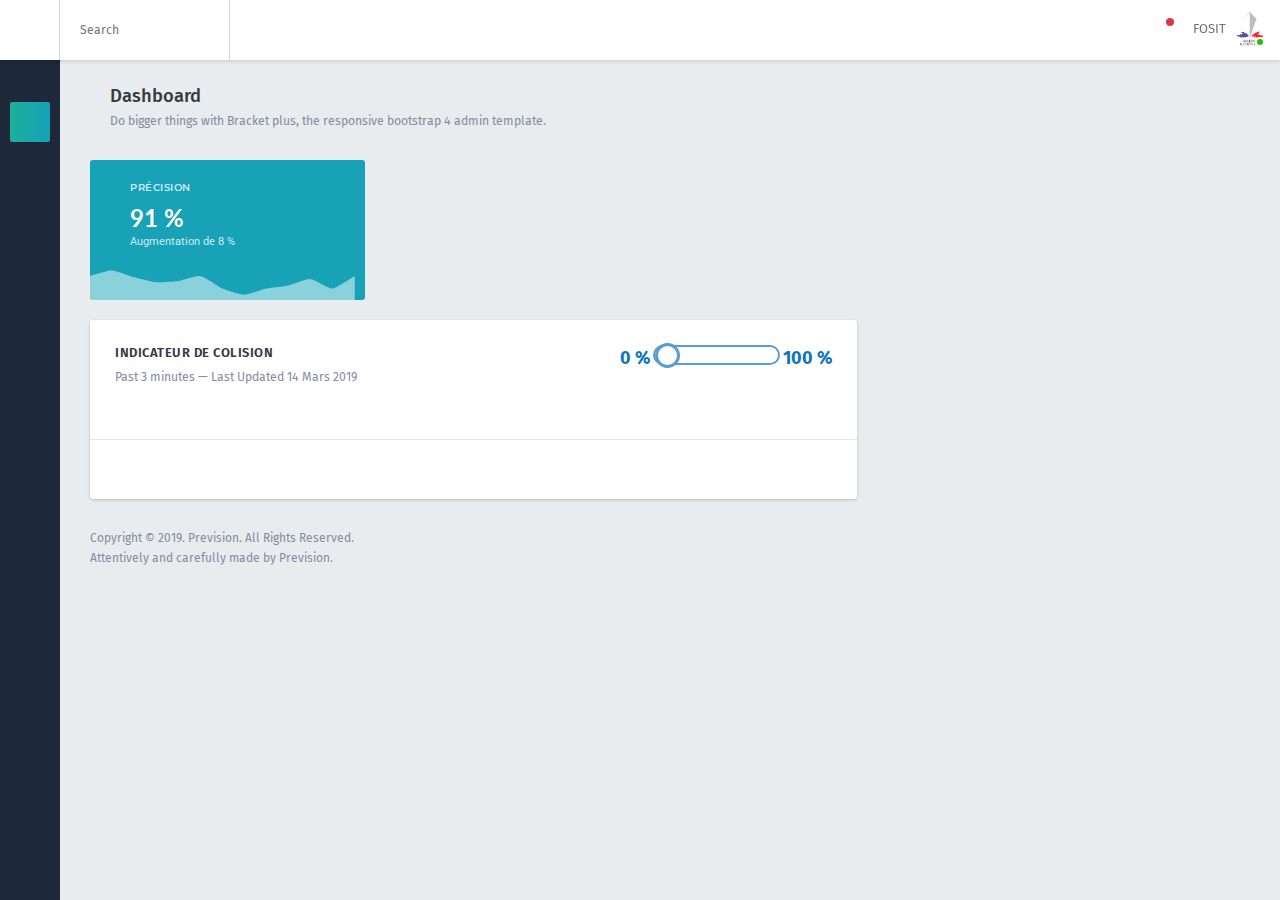
==== commit bc4e7219: "update" ====
--- a/NEW/index.html
+++ b/NEW/index.html
@@ -1,3 +1,4 @@
+<!DOCTYPE html>
 <html lang="fr">
   <head>
     <style type="text/css">.gm-style .gm-style-mtc label,.gm-style .gm-style-mtc div{font-weight:400}</style>
@@ -128,76 +129,6 @@
       </div><!-- br-header-left -->
       <div class="br-header-right">
         <nav class="nav">
-          <div class="dropdown">
-            <a href="" class="nav-link pd-x-7 pos-relative" data-toggle="dropdown" aria-expanded="false">
-              <ion-icon name="ios-mail" style="font-size: 24px;"></ion-icon>
-              <!-- start: if statement -->
-              <span class="square-8 bg-danger pos-absolute t-15 r-0 rounded-circle"></span>
-              <!-- end: if statement -->
-            </a>
-            <div class="dropdown-menu dropdown-menu-header" x-placement="bottom-start" style="position: absolute; will-change: transform; top: 0px; left: 0px; transform: translate3d(0px, 52px, 0px);">
-              <div class="dropdown-menu-label">
-                <label>Messages</label>
-                <a href="">+ Add New Message</a>
-              </div><!-- d-flex -->
-
-              <div class="media-list">
-                <!-- loop starts here -->
-                <a href="" class="media-list-link">
-                  <div class="media">
-                    <img src="../img/img3.jpg" alt="">
-                    <div class="media-body">
-                      <div>
-                        <p>Donna Seay</p>
-                        <span>2 minutes ago</span>
-                      </div><!-- d-flex -->
-                      <p>A wonderful serenity has taken possession of my entire soul, like these sweet mornings of spring.</p>
-                    </div>
-                  </div><!-- media -->
-                </a>
-                <!-- loop ends here -->
-                <a href="" class="media-list-link read">
-                  <div class="media">
-                    <img src="../img/img4.jpg" alt="">
-                    <div class="media-body">
-                      <div>
-                        <p>Samantha Francis</p>
-                        <span>3 hours ago</span>
-                      </div><!-- d-flex -->
-                      <p>My entire soul, like these sweet mornings of spring.</p>
-                    </div>
-                  </div><!-- media -->
-                </a>
-                <a href="" class="media-list-link read">
-                  <div class="media">
-                    <img src="../img/img7.jpg" alt="">
-                    <div class="media-body">
-                      <div>
-                        <p>Robert Walker</p>
-                        <span>5 hours ago</span>
-                      </div><!-- d-flex -->
-                      <p>I should be incapable of drawing a single stroke at the present moment...</p>
-                    </div>
-                  </div><!-- media -->
-                </a>
-                <a href="" class="media-list-link read">
-                  <div class="media">
-                    <img src="../img/img5.jpg" alt="">
-                    <div class="media-body">
-                      <div>
-                        <p>Larry Smith</p>
-                        <span>Yesterday</span>
-                      </div><!-- d-flex -->
-                      <p>When, while the lovely valley teems with vapour around me, and the meridian sun strikes...</p>
-                    </div>
-                  </div><!-- media -->
-                </a>
-                <div class="dropdown-footer">
-                  <a href=""><ion-icon name="arrow-dropdown"></ion-icon> Show All Messages</a>
-                </div>
-              </div><!-- media-list -->
-            </div><!-- dropdown-menu -->
-          </div><!-- dropdown -->
           <div class="dropdown">
             <a href="" class="nav-link pd-x-7 pos-relative" data-toggle="dropdown" aria-expanded="false">
               <ion-icon name="ios-notifications" style="font-size: 24px;"></ion-icon>
@@ -258,14 +189,14 @@
           </div><!-- dropdown -->
           <div class="dropdown">
             <a href="" class="nav-link nav-link-profile" data-toggle="dropdown" aria-expanded="false">
-              <span class="logged-name hidden-md-down">Katherine</span>
+              <span class="logged-name hidden-md-down">FOSIT</span>
               <img src="sources/img1.jpg" class="wd-32 rounded-circle" alt="">
               <span class="square-10 bg-success"></span>
             </a>
             <div class="dropdown-menu dropdown-menu-header wd-250" x-placement="bottom-start" style="position: absolute; will-change: transform; top: 0px; left: 0px; transform: translate3d(0px, 48px, 0px);">
               <div class="tx-center">
                 <a href=""><img src="sources/img1.jpg" class="wd-80 rounded-circle" alt=""></a>
-                <h6 class="logged-fullname">Katherine P. Lumaad</h6>
+                <h6 class="logged-fullname">FOSIT Toulon</h6>
                 <p>youremail@domain.com</p>
               </div>
               <hr>
@@ -298,9 +229,9 @@
               <div class="pd-x-20 pd-t-20 d-flex align-items-center">
 		<ion-icon name="ios-eye" style="font-size: 60px; line-height: 0; color: #fff; opacity: 0.7;"></ion-icon>
                 <div class="mg-l-20">
-                  <p class="tx-10 tx-spacing-1 tx-mont tx-semibold tx-uppercase tx-white-8 mg-b-10">Today's Visits</p>
-                  <p class="tx-24 tx-white tx-lato tx-bold mg-b-0 lh-1">1,975,224</p>
-                  <span class="tx-11 tx-roboto tx-white-8">24% higher yesterday</span>
+                  <p class="tx-10 tx-spacing-1 tx-mont tx-semibold tx-uppercase tx-white-8 mg-b-10">Précision</p>
+                  <p class="tx-24 tx-white tx-lato tx-bold mg-b-0 lh-1">91 %</p>
+                  <span class="tx-11 tx-roboto tx-white-8">Augmentation de 8 %</span>
                 </div>
               </div>
               <div id="ch1" class="ht-50 tr-y-1 rickshaw_graph"><svg width="264.75" height="50"><g><path d="M0,25Q19.120833333333334,19.291666666666664,22.0625,19.374999999999996C26.474999999999998,19.499999999999996,39.7125,25.0625,44.125,26.25S61.775,30.875,66.1875,31.25S83.8375,30.625,88.25,30S105.89999999999999,24.25,110.31249999999999,25S127.9625,35.625,132.375,37.5S150.02499999999998,43.75,154.43749999999997,43.75S172.0875,38.4375,176.5,37.5S194.15,35.3125,198.5625,34.375S216.21249999999998,27.8125,220.62499999999997,28.125S238.275,37.8125,242.6875,37.5Q245.62916666666666,37.291666666666664,264.75,25L264.75,50Q245.62916666666666,50,242.6875,50C238.275,50,225.03749999999997,50,220.62499999999997,50S202.975,50,198.5625,50S180.9125,50,176.5,50S158.84999999999997,50,154.43749999999997,50S136.7875,50,132.375,50S114.72499999999998,50,110.31249999999999,50S92.6625,50,88.25,50S70.6,50,66.1875,50S48.5375,50,44.125,50S26.474999999999998,50,22.0625,50Q19.120833333333334,50,0,50Z" class="area" fill="rgba(255,255,255,0.5)"></path></g></svg></div>
--- a/NEW/sources/block.css
+++ b/NEW/sources/block.css
@@ -1,4 +1,4 @@
-.block { width: 77%; border: 1px solid gray; border-radius: 5px 0 0 5px; padding: 5px; height: 150px; float: left; }
+.block { width: 77%; border: 1px solid gray; border-radius: 15px 0 0 15px; padding: 5px; height: 150px; float: left; }
 .block-simple { padding: 5px 0; }
 .title { width: 100%; overflow: auto; }
 .name { float: left; }
@@ -9,7 +9,6 @@
     height: 50%;
     display: block;
     color: white;
-    padding: 15px 32px;
     text-align: center;
     text-decoration: none;
     font-size: 16px;
--- a/NEW/sources/slider.css
+++ b/NEW/sources/slider.css
@@ -7,7 +7,7 @@
 .slider {
     -webkit-appearance: none;  /* Override default CSS styles */
     appearance: none;
-    width: 80%; /* Full-width */
+    width: 60%; /* Full-width */
     height: 20px;
     border: 2px solid #1074bd;
     border-radius: 10px;
@@ -17,6 +17,8 @@
     -webkit-transition: .2s; /* 0.2 seconds transition on hover */
     transition: opacity .2s;
     display: inline-block;
+    margin-left: auto;
+    margin-right: auto;
 }
 
 /* Mouse-over effects */
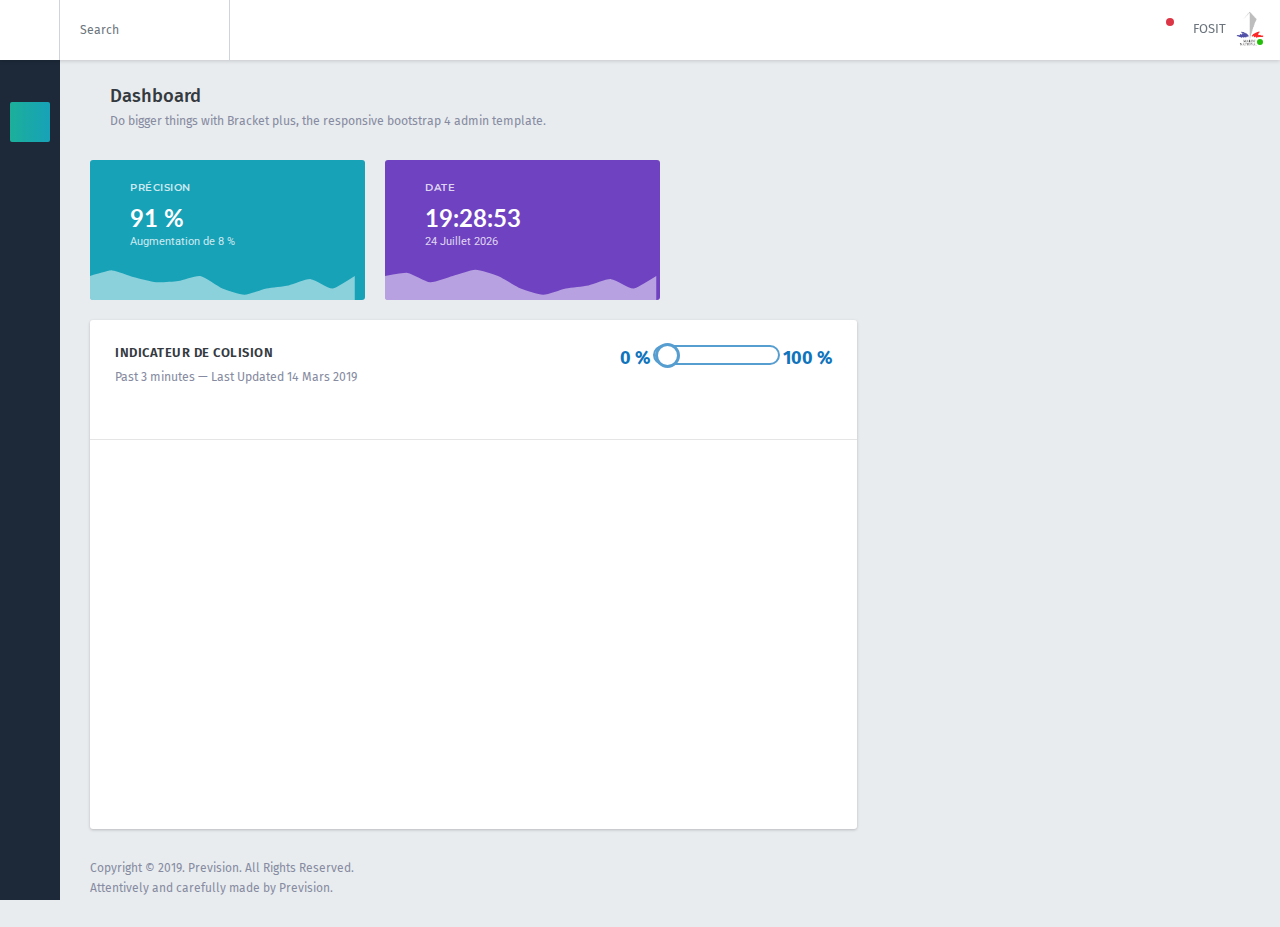
==== commit f4f896b4: "update" ====
--- a/NEW/index.html
+++ b/NEW/index.html
@@ -13,8 +13,7 @@
     <link rel="stylesheet" type="text/css" href="sources/slider.css">
 
     <script src="https://unpkg.com/ionicons@4.4.4/dist/ionicons.js"></script>
-    <script src="https://d3js.org/d3-dsv.v1.min.js"></script>
-    <script src="https://d3js.org/d3-fetch.v1.min.js"></script>
+    <script src="https://d3js.org/d3.v5.min.js"></script>
 
     <!-- Required meta tags -->
     <meta charset="utf-8">
@@ -237,6 +236,21 @@
               <div id="ch1" class="ht-50 tr-y-1 rickshaw_graph"><svg width="264.75" height="50"><g><path d="M0,25Q19.120833333333334,19.291666666666664,22.0625,19.374999999999996C26.474999999999998,19.499999999999996,39.7125,25.0625,44.125,26.25S61.775,30.875,66.1875,31.25S83.8375,30.625,88.25,30S105.89999999999999,24.25,110.31249999999999,25S127.9625,35.625,132.375,37.5S150.02499999999998,43.75,154.43749999999997,43.75S172.0875,38.4375,176.5,37.5S194.15,35.3125,198.5625,34.375S216.21249999999998,27.8125,220.62499999999997,28.125S238.275,37.8125,242.6875,37.5Q245.62916666666666,37.291666666666664,264.75,25L264.75,50Q245.62916666666666,50,242.6875,50C238.275,50,225.03749999999997,50,220.62499999999997,50S202.975,50,198.5625,50S180.9125,50,176.5,50S158.84999999999997,50,154.43749999999997,50S136.7875,50,132.375,50S114.72499999999998,50,110.31249999999999,50S92.6625,50,88.25,50S70.6,50,66.1875,50S48.5375,50,44.125,50S26.474999999999998,50,22.0625,50Q19.120833333333334,50,0,50Z" class="area" fill="rgba(255,255,255,0.5)"></path></g></svg></div>
             </div>
           </div><!-- col-3 -->
+	  <div class="col-sm-6 col-xl-3 mg-t-20 mg-sm-t-0">
+            <div class="bg-purple rounded overflow-hidden">
+              <div class="pd-x-20 pd-t-20 d-flex align-items-center">
+		<ion-icon name="time" style="font-size: 60px; line-height: 0; color: #fff; opacity: 0.7;"></ion-icon>
+                <i class="ion ion-bag tx-60 lh-0 tx-white op-7"></i>
+                <div class="mg-l-20">
+                  <p class="tx-10 tx-spacing-1 tx-mont tx-semibold tx-uppercase tx-white-8 mg-b-10">Date</p>
+                  <p id="MyClockDisplay" class="tx-24 tx-white tx-lato tx-bold mg-b-0 lh-1 clock"></p>
+                  <span id="MyDateDisplay" class="tx-11 tx-roboto tx-white-8"></span>
+		  <script src="sources/timer.js"></script>
+                </div>
+              </div>
+              <div id="ch3" class="ht-50 tr-y-1 rickshaw_graph"><svg width="271.25" height="50"><g><path d="M0,25Q19.590277777777775,21.458333333333332,22.604166666666664,21.875C27.124999999999996,22.5,40.6875,30.9375,45.20833333333333,31.25S63.29166666666667,26.25,67.8125,25S85.89583333333333,18.75,90.41666666666666,18.75S108.5,23.125,113.02083333333333,25S131.10416666666666,35.625,135.625,37.5S153.70833333333331,43.75,158.22916666666666,43.75S176.31249999999997,38.4375,180.83333333333331,37.5S198.91666666666666,35.3125,203.4375,34.375S221.52083333333331,27.8125,226.04166666666666,28.125S244.12499999999997,37.8125,248.64583333333331,37.5Q251.6597222222222,37.291666666666664,271.25,25L271.25,50Q251.6597222222222,50,248.64583333333331,50C244.12499999999997,50,230.5625,50,226.04166666666666,50S207.95833333333334,50,203.4375,50S185.35416666666666,50,180.83333333333331,50S162.75,50,158.22916666666666,50S140.14583333333334,50,135.625,50S117.54166666666666,50,113.02083333333333,50S94.93749999999999,50,90.41666666666666,50S72.33333333333333,50,67.8125,50S49.72916666666666,50,45.20833333333333,50S27.124999999999996,50,22.604166666666664,50Q19.590277777777775,50,0,50Z" class="area" fill="rgba(255,255,255,0.5)"></path></g></svg></div>
+            </div>
+          </div><!-- col-3 -->
         </div><!-- row -->
 
         <div class="row row-sm mg-t-20">
@@ -245,7 +259,7 @@
               <div class="d-md-flex justify-content-between pd-25">
                 <div>
                   <h6 class="tx-13 tx-uppercase tx-inverse tx-semibold tx-spacing-1">Indicateur de Colision</h6>
-                  <p>Past 3 minutes — Last Updated 14 Mars 2019</p>
+                  <p id="collision-update">Past 3 minutes — Last Updated 14 Mars 2019</p>
                 </div>
                 <div class="d-sm-flex">
 		  <div class="range-min">0 %</div>
@@ -254,8 +268,8 @@
                 </div><!-- d-flex -->
               </div><!-- d-flex -->
 	      <hr>
-	      <div id="base-block" style="overflow: scroll; max-height: 350px; background-color: white; border-radius: 10px 0 10px 0; padding: 10px;"></div>
-	      <script src="sources/block.js"></script>
+	      <div id="base-block" style="overflow: scroll; max-height: 350px; height: 350px; background-color: white; border-radius: 10px 0 10px 0; padding: 10px;"></div>
+	      <script src="sources/update.js"></script>
 	      <script src="sources/slider-value.js"></script>
               <div class="pd-l-25 pd-r-15 pd-b-25">
 
--- a/NEW/sources/block.css
+++ b/NEW/sources/block.css
@@ -1,4 +1,4 @@
-.block { width: 77%; border: 1px solid gray; border-radius: 15px 0 0 15px; padding: 5px; height: 150px; float: left; }
+.block { width: 77%; border: 2px solid #1074bd; border-radius: 15px 0 0 15px; padding: 5px; height: 150px; float: left; }
 .block-simple { padding: 5px 0; }
 .title { width: 100%; overflow: auto; }
 .name { float: left; }
@@ -23,6 +23,7 @@
 .non { background-color: #f44336; border-radius: 0 0 15px 0; }
 .disabled { opacity: 0.6; cursor: not-allowed; }
 #hide {
+    display: none;
     visibility: hidden;
     opacity: 0;
     transition: visibility 0s, opacity 0.5s linear;
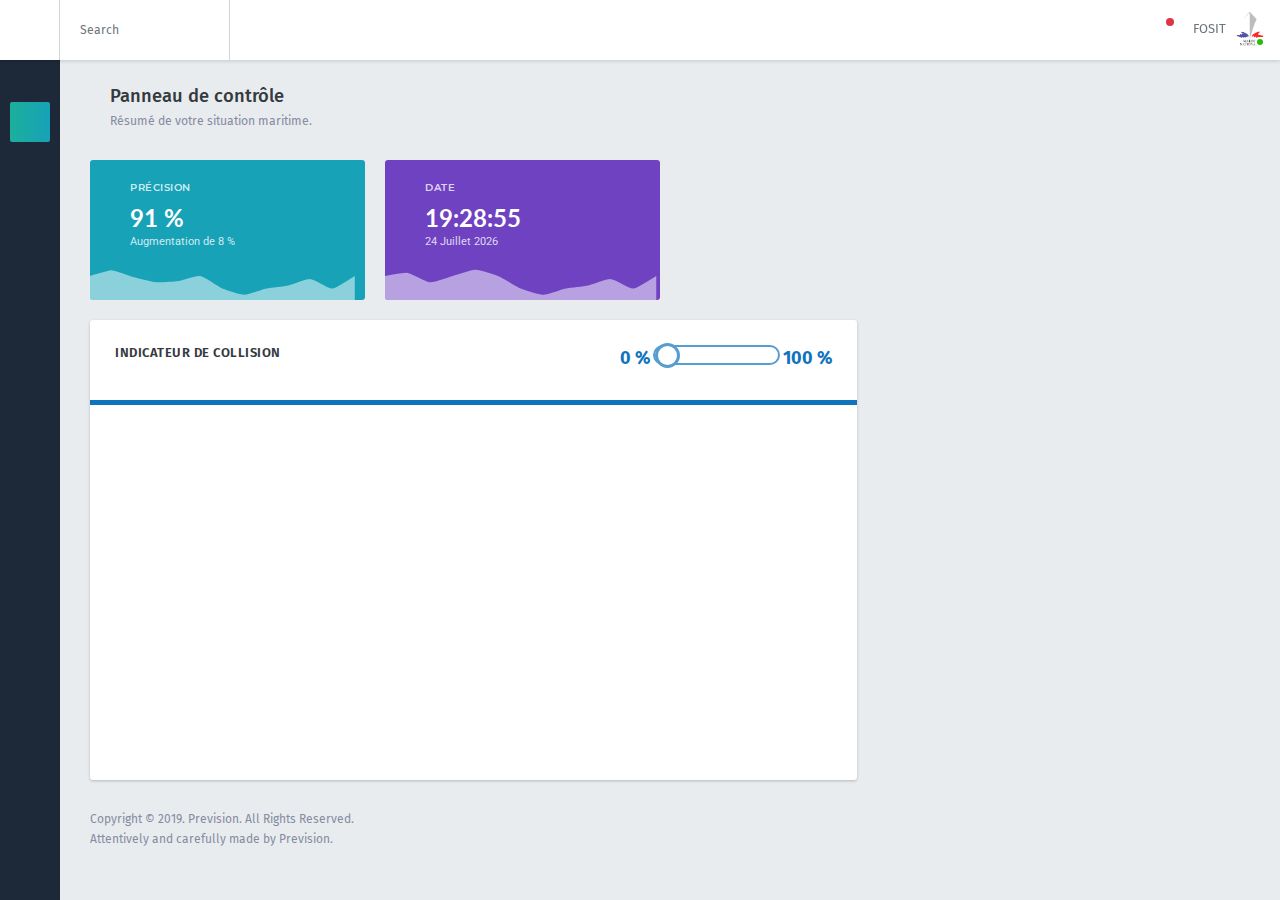
==== commit 6ceffb36: "update" ====
--- a/NEW/index.html
+++ b/NEW/index.html
@@ -69,7 +69,7 @@
         <li class="br-menu-item">
           <a href="index.html" class="br-menu-link active">
 	    <ion-icon name="ios-home" style="font-size: 24px; width: 18px; line-height: 0; transition: all 0.2s ease-in-out;"></ion-icon>
-            <span class="menu-item-label op-lg-0-force d-lg-none">Dashboard</span>
+            <span class="menu-item-label op-lg-0-force d-lg-none">Panneau de contrôle</span>
           </a><!-- br-menu-link -->
         </li><!-- br-menu-item -->
       </ul><!-- br-sideleft-menu -->
@@ -216,8 +216,8 @@
       <div class="br-pagetitle">
         <ion-icon name="ios-home" style="font-size: 72px;"></ion-icon>
         <div>
-          <h4>Dashboard</h4>
-          <p class="mg-b-0">Do bigger things with Bracket plus, the responsive bootstrap 4 admin template.</p>
+          <h4>Panneau de contrôle</h4>
+          <p class="mg-b-0">Résumé de votre situation maritime.</p>
         </div>
       </div>
 
@@ -229,8 +229,8 @@
 		<ion-icon name="ios-eye" style="font-size: 60px; line-height: 0; color: #fff; opacity: 0.7;"></ion-icon>
                 <div class="mg-l-20">
                   <p class="tx-10 tx-spacing-1 tx-mont tx-semibold tx-uppercase tx-white-8 mg-b-10">Précision</p>
-                  <p class="tx-24 tx-white tx-lato tx-bold mg-b-0 lh-1">91 %</p>
-                  <span class="tx-11 tx-roboto tx-white-8">Augmentation de 8 %</span>
+                  <p id="precision-number" class="tx-24 tx-white tx-lato tx-bold mg-b-0 lh-1">91 %</p>
+                  <span id="precision-diff" class="tx-11 tx-roboto tx-white-8">Augmentation de 8 %</span>
                 </div>
               </div>
               <div id="ch1" class="ht-50 tr-y-1 rickshaw_graph"><svg width="264.75" height="50"><g><path d="M0,25Q19.120833333333334,19.291666666666664,22.0625,19.374999999999996C26.474999999999998,19.499999999999996,39.7125,25.0625,44.125,26.25S61.775,30.875,66.1875,31.25S83.8375,30.625,88.25,30S105.89999999999999,24.25,110.31249999999999,25S127.9625,35.625,132.375,37.5S150.02499999999998,43.75,154.43749999999997,43.75S172.0875,38.4375,176.5,37.5S194.15,35.3125,198.5625,34.375S216.21249999999998,27.8125,220.62499999999997,28.125S238.275,37.8125,242.6875,37.5Q245.62916666666666,37.291666666666664,264.75,25L264.75,50Q245.62916666666666,50,242.6875,50C238.275,50,225.03749999999997,50,220.62499999999997,50S202.975,50,198.5625,50S180.9125,50,176.5,50S158.84999999999997,50,154.43749999999997,50S136.7875,50,132.375,50S114.72499999999998,50,110.31249999999999,50S92.6625,50,88.25,50S70.6,50,66.1875,50S48.5375,50,44.125,50S26.474999999999998,50,22.0625,50Q19.120833333333334,50,0,50Z" class="area" fill="rgba(255,255,255,0.5)"></path></g></svg></div>
@@ -258,8 +258,8 @@
             <div class="card bd-0 shadow-base">
               <div class="d-md-flex justify-content-between pd-25">
                 <div>
-                  <h6 class="tx-13 tx-uppercase tx-inverse tx-semibold tx-spacing-1">Indicateur de Colision</h6>
-                  <p id="collision-update">Past 3 minutes — Last Updated 14 Mars 2019</p>
+                  <h6 class="tx-13 tx-uppercase tx-inverse tx-semibold tx-spacing-1">Indicateur de Collision</h6>
+                  <p id="collision-update"></p>
                 </div>
                 <div class="d-sm-flex">
 		  <div class="range-min">0 %</div>
@@ -267,7 +267,9 @@
 		  <div class="range-max">100 %</div>
                 </div><!-- d-flex -->
               </div><!-- d-flex -->
-	      <hr>
+	      <div id="MyProgress">
+		<div id="MyBar"></div>
+	      </div>
 	      <div id="base-block" style="overflow: scroll; max-height: 350px; height: 350px; background-color: white; border-radius: 10px 0 10px 0; padding: 10px;"></div>
 	      <script src="sources/update.js"></script>
 	      <script src="sources/slider-value.js"></script>
--- a/NEW/sources/block.css
+++ b/NEW/sources/block.css
@@ -33,3 +33,5 @@
     opacity: 1;
     transition: visibility 0s, opacity 0.5s linear;
 }
+#MyProgress { width: 100%; background-color: #1074bd; }
+#MyBar { width: 0%; height: 5px; background-color: #f2f2f2; transition: all 1000ms ease-out; }
--- a/NEW/sources/slider.css
+++ b/NEW/sources/slider.css
@@ -1,4 +1,3 @@
-
 .slidecontainer {
     width: 100%; /* Width of the outside container */
 }
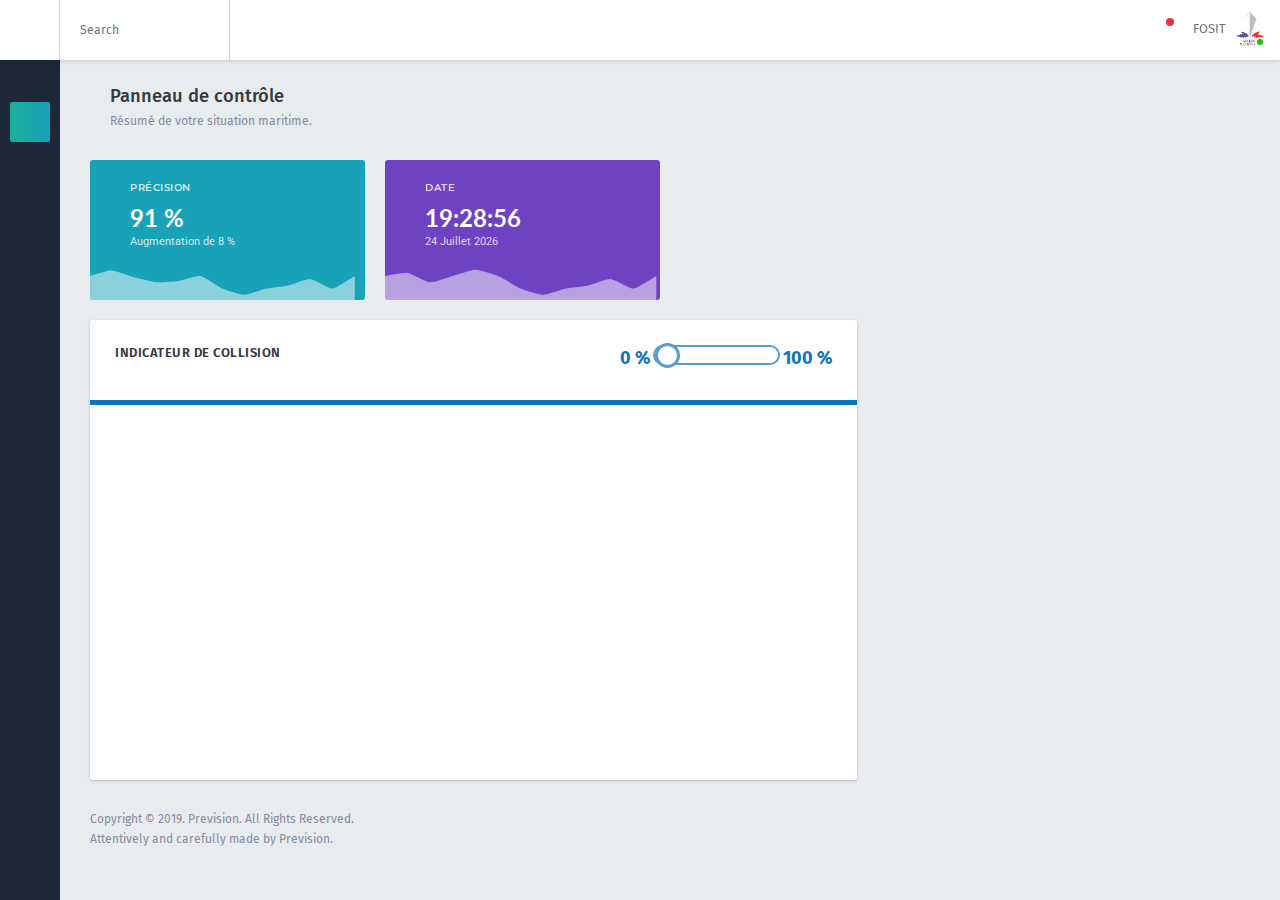
==== commit 4e9c7eca: "update title name" ====
--- a/NEW/index.html
+++ b/NEW/index.html
@@ -19,31 +19,11 @@
     <meta charset="utf-8">
     <meta name="viewport" content="width=device-width, initial-scale=1, shrink-to-fit=no">
 
-
-    <!-- Twitter -->
-    <meta name="twitter:site" content="@themepixels">
-    <meta name="twitter:creator" content="@themepixels">
-    <meta name="twitter:card" content="summary_large_image">
-    <meta name="twitter:title" content="Bracket Plus">
-    <meta name="twitter:description" content="Premium Quality and Responsive UI for Dashboard.">
-    <meta name="twitter:image" content="http://themepixels.me/bracketplus/img/bracketplus-social.png">
-
-    <!-- Facebook -->
-    <meta property="og:url" content="http://themepixels.me/bracketplus">
-    <meta property="og:title" content="Bracket Plus">
-    <meta property="og:description" content="Premium Quality and Responsive UI for Dashboard.">
-
-    <meta property="og:image" content="http://themepixels.me/bracketplus/img/bracketplus-social.png">
-    <meta property="og:image:secure_url" content="http://themepixels.me/bracketplus/img/bracketplus-social.png">
-    <meta property="og:image:type" content="image/png">
-    <meta property="og:image:width" content="1200">
-    <meta property="og:image:height" content="600">
-
     <!-- Meta -->
-    <meta name="description" content="Premium Quality and Responsive UI for Dashboard.">
-    <meta name="author" content="ThemePixels">
-
-    <title>Bracket Plus Responsive Bootstrap 4 Admin Template</title>
+    <meta name="description" content="Panneau de contrôle">
+    <meta name="author" content="Prevision">
+
+    <title>Prevision - Panneau de contrôle</title>
 
     <!-- vendor css -->
     <link href="sources/all.min.css" rel="stylesheet">
@@ -62,7 +42,7 @@
   <body class="collapsed-menu">
 
     <!-- ########## START: LEFT PANEL ########## -->
-    <div class="br-logo"><a href=""><span>[</span>bracket <i>plus</i><span>]</span></a></div>
+    <div class="br-logo"><a href=""><span>[</span>Pre<i>vi</i>sion<span>]</span></a></div>
     <div class="br-sideleft sideleft-scrollbar ps ps--active-y">
       <label class="sidebar-label pd-x-10 mg-t-20 op-3">Navigation</label>
       <ul class="br-sideleft-menu">
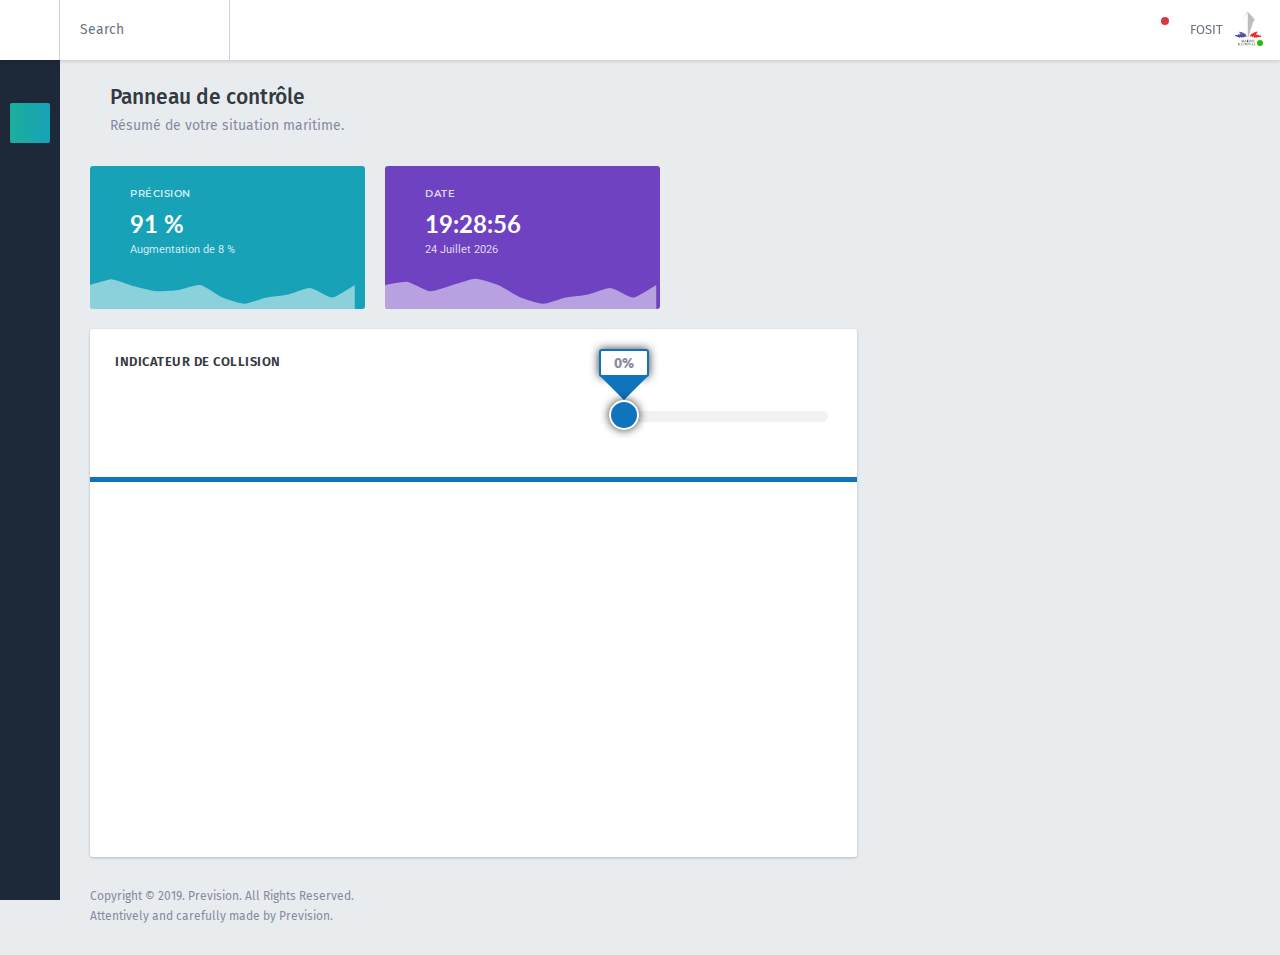
==== commit 9da97752: "update slider" ====
--- a/NEW/index.html
+++ b/NEW/index.html
@@ -242,9 +242,18 @@
                   <p id="collision-update"></p>
                 </div>
                 <div class="d-sm-flex">
-		  <div class="range-min">0 %</div>
-		  <input type="range" min="0" max="20" value="0" class="slider" id="myRange">
-		  <div class="range-max">100 %</div>
+		  <span class="range-slider">
+		    <input id="slider" class="slider" value="0" min="0" max="20" name="rangeslider" type="range" />
+		    <span class="slider-container">
+		      <span class="bar">
+			<span id="bar"></span>
+		      </span>
+		      <span class="bar-btn" id="bar-btn">
+			<span id="bar-btn-span">0</span>
+		      </span>
+		    </span>
+		  </span>
+		  <script src="sources/slider.js"></script>
                 </div><!-- d-flex -->
               </div><!-- d-flex -->
 	      <div id="MyProgress">
--- a/NEW/sources/slider.css
+++ b/NEW/sources/slider.css
@@ -1,191 +1,108 @@
-.slidecontainer {
-    width: 100%; /* Width of the outside container */
+.range-slider {
+    display: inline-block;
+    width: 100%;
+    min-width: 225px;
+    -webkit-box-sizing: border-box;
+    -moz-box-sizing: border-box;
+    box-sizing: border-box;
+    position: relative;
+    padding-bottom: 15px;
 }
-
-/* The slider itself */
-.slider {
-    -webkit-appearance: none;  /* Override default CSS styles */
-    appearance: none;
-    width: 60%; /* Full-width */
-    height: 20px;
-    border: 2px solid #1074bd;
-    border-radius: 10px;
-    background-color: white; /* Grey background */
-    outline: none; /* Remove outline */
-    opacity: 0.7; /* Set transparency (for mouse-over effects on hover) */
-    -webkit-transition: .2s; /* 0.2 seconds transition on hover */
-    transition: opacity .2s;
+.range-slider > input {
+    opacity: 0;
+    width: 100%;
+    position: relative;
+    z-index: 5;
+    margin-top: 47px;
+    -webkit-appearance: none;
+}
+.range-slider > input::-webkit-slider-thumb {
+    -webkit-appearance: none;
+    z-index: 100;
+    position: relative;
+    width: 50px;
+    height: 30px;
+    -webkit-border-radius: 10px;
+}
+.range-slider > span.slider-container {
+    min-height: 85px;
     display: inline-block;
-    margin-left: auto;
-    margin-right: auto;
-}
-
-/* Mouse-over effects */
-.slider:hover {
-    opacity: 1; /* Fully shown on mouse-over */
-}
-
-/* The slider handle (use -webkit- (Chrome, Opera, Safari, Edge) and -moz- (Firefox) to override default look) */
-.slider::-webkit-slider-thumb {
-    -webkit-appearance: none; /* Override default look */
-    appearance: none;
-    width: 25px; /* Set a specific slider handle width */
-    height: 25px;
-    border: 3px solid #1074bd;
-    border-radius: 50%;
-    background: white; /* Green background */
-    cursor: pointer; /* Cursor on hover */
-}
-
-.slider::-moz-range-thumb {
-    width: 25px; /* Set a specific slider handle width */
-    height: 25px;
-    border: 3px solid #1074bd;
-    border-radius: 50%;
-    background: white; /* Green background */
-    cursor: pointer; /* Cursor on hover */
-}
-
-.range-min, .range-max { display: inline-block; color: #1074bd; text-align: center; font-size: 18px; font-weight: 700; }
-
-
-
-
-
-
-div#pricing-select {
-    margin-top: 20px;
-    padding-bottom: 40px;
-}
-.container-narrow {
-    position: relative;
-}
-.wrapper, .container-narrow {
-    clear: both;
-    display: block;
-    margin: 0 auto;
-        margin-top: 0px;
-    width: 1024px;
-}
-.global-container { color: #393939; }
-.wraporama > div { line-height: 3.5rem; }
-*, ::before, ::after {
-    -ms-box-sizing: border-box;
-    -o-box-sizing: border-box;
+    position: absolute;
+    top: 45px;
+    left: -8px;
+    right: 46px;
+    z-index: 3;
+    -webkit-box-sizing: border-box;
+    -moz-box-sizing: border-box;
     box-sizing: border-box;
 }
-div#pricing-select div.min {
-    width: 74px;
-    height: 60px;
-    margin-top: 50px;
-    margin-left: 90px;
+.range-slider > span.slider-container > span.bar {
+    background-color: #f2f2f2;
+    display: inline-block;
+    position: absolute;
+    z-index: 1;
+    top: 12px;
+    left: 10px;
+    right: -42px;
+    height: 11px;
+    overflow: hidden;
+    -webkit-border-radius: 10px;
+    -moz-border-radius: 10px;
+    border-radius: 10px;
+}
+.range-slider > span.slider-container > span.bar > span {
+    background: #1074bd;
+    display: inline-block;
     float: left;
-    vertical-align: middle;
+    height: 11px;
+    width: 0%;
 }
-div#pricing-select div.min, div#pricing-select div.max {
-    position: relative;
-    background-repeat: no-repeat;
+.range-slider > span.slider-container > span.bar-btn {
+    display: inline-block;
+    position: absolute;
+    width: 46px;
+    height: 22px;
+    padding-top: 2px;
+    font-weight: bold;
+    text-align: center;
+    background: #fff;
+    left: -25px;
+    top: -50px;
+    border-radius: 3px;
+    border: #1074bd 2px solid;
+    -webkit-box-shadow: 0px 0px 10px rgba(0, 0, 0, 0.8);
+    -moz-box-shadow: 0px 0px 10px rgba(0, 0, 0, 0.8);
+    box-shadow: 0px 0px 10px rgba(0, 0, 0, 0.8);
+    box-sizing: unset;
 }
-html {
-    font: .875em / 1.4285714285714286 Asap,arial,sans-serif;
-        line-height: 1.42857;
-/*    color: #fff;*/
+.range-slider > span.slider-container > span.bar-btn:after {
+    content: "";
+    border: 2px solid #fff;
+    background-color: #1074bd;
+    border-radius: 20px;
+    width: 30px;
+    height: 30px;
+    display: inline-block;
+    position: absolute;
+    left: 8px;
+    top: 49px;
+    z-index: 3;
+    -webkit-box-shadow: 0px 0px 10px rgba(0, 0, 0, 0.8);
+    -moz-box-shadow: 0px 0px 10px rgba(0, 0, 0, 0.8);
+    box-shadow: 0px 0px 10px rgba(0, 0, 0, 0.8);
 }
-html {
-    font-family: Asap,arial,sans-serif;
-    -webkit-text-size-adjust: none;
-}
-div#pricing-select div.max {
-    width: 186px;
-    height: 172px;
-    float: right;
-    vertical-align: middle;
-}
-div#pricing-select div.min span.value {
-    margin-top: 90px;
-}
-div#pricing-select div.min span.value, div#pricing-select div.max span.value {
-    text-align: center;
-    display: block;
-    color: #1074bd;
-    font-weight: 700;
-    font-size: 18px;
-}
-div#pricing-select div.max span.value {
-    margin-top: 140px;
-}
-div#pricing-select div.range {
-    width: 65%;
-    height: 172px;
-    vertical-align: top;
-    margin-left: 170px;
-    padding-top: 70px;
-}
-div#pricing-select div.range div#input-range {
-    position: relative;
-    -webkit-appearance: none;
-    border-radius: 10px;
-    background-color: white;
-    height: 20px;
-    width: 100%;
-    vertical-align: top;
-    border: 2px solid #1074bd;
-    outline: none;
-}
-div#pricing-select div.range div#input-range div.jauge {
-    width: 0;
-    height: 12px;
-    background-color: #1074bd;
-    border-radius: 6px;
-    margin-top: 2px;
-    margin-left: 2px;
-}
-div#pricing-select div.range div#input-range div#cursor {
-    cursor: pointer;
-    width: 36px;
-    height: 36px;
-    position: absolute;
-    background-color: white;
-    border: 3px solid #1074bd;
-    border-radius: 50%;
-    margin-top: -24px;
-    margin-left: -18px;
-    transition: .2s background-color;
-    -webkit-transition: .2s background-color;
-}
-div#pricing-select div.range div#input-range div#cursor::before {
-    content: '';
-    width: 18px;
-    height: 18px;
-    background-color: #1074bd;
-    border-radius: 50%;
-    position: absolute;
-    margin-top: 6px;
-    margin-left: 6px;
-    transition: .2s background-color;
-    -webkit-transition: .2s background-color;
-}
-div#pricing-select div.range div.range-label {
-    background-color: #1074bd;
-    width: 90px;
-    height: 25px;
-    position: absolute;
-    margin-top: 25px;
-    margin-left: -45px;
-    text-align: center;
-    color: white;
-    font-weight: 700;
-    line-height: 25px;
-}
-div#pricing-select div.range div.range-label::before {
-    content: '';
+.range-slider > span.slider-container > span.bar-btn > span:before {
+    content: "";
+    display: inline-block;
     width: 0;
     height: 0;
+    border-width: 25px;
     border-style: solid;
-    border-width: 0 10px 10px;
-    border-color: transparent transparent #1074bd;
-    left: 50%;
-    top: -9px;
-    margin-left: -10px;
+    border-color: #1074bd transparent transparent;
     position: absolute;
+    top: 24px;
+    left: -2px;
 }
+.range-slider > span.slider-container > span.bar-btn > span:after {
+    content: "%";
+}
